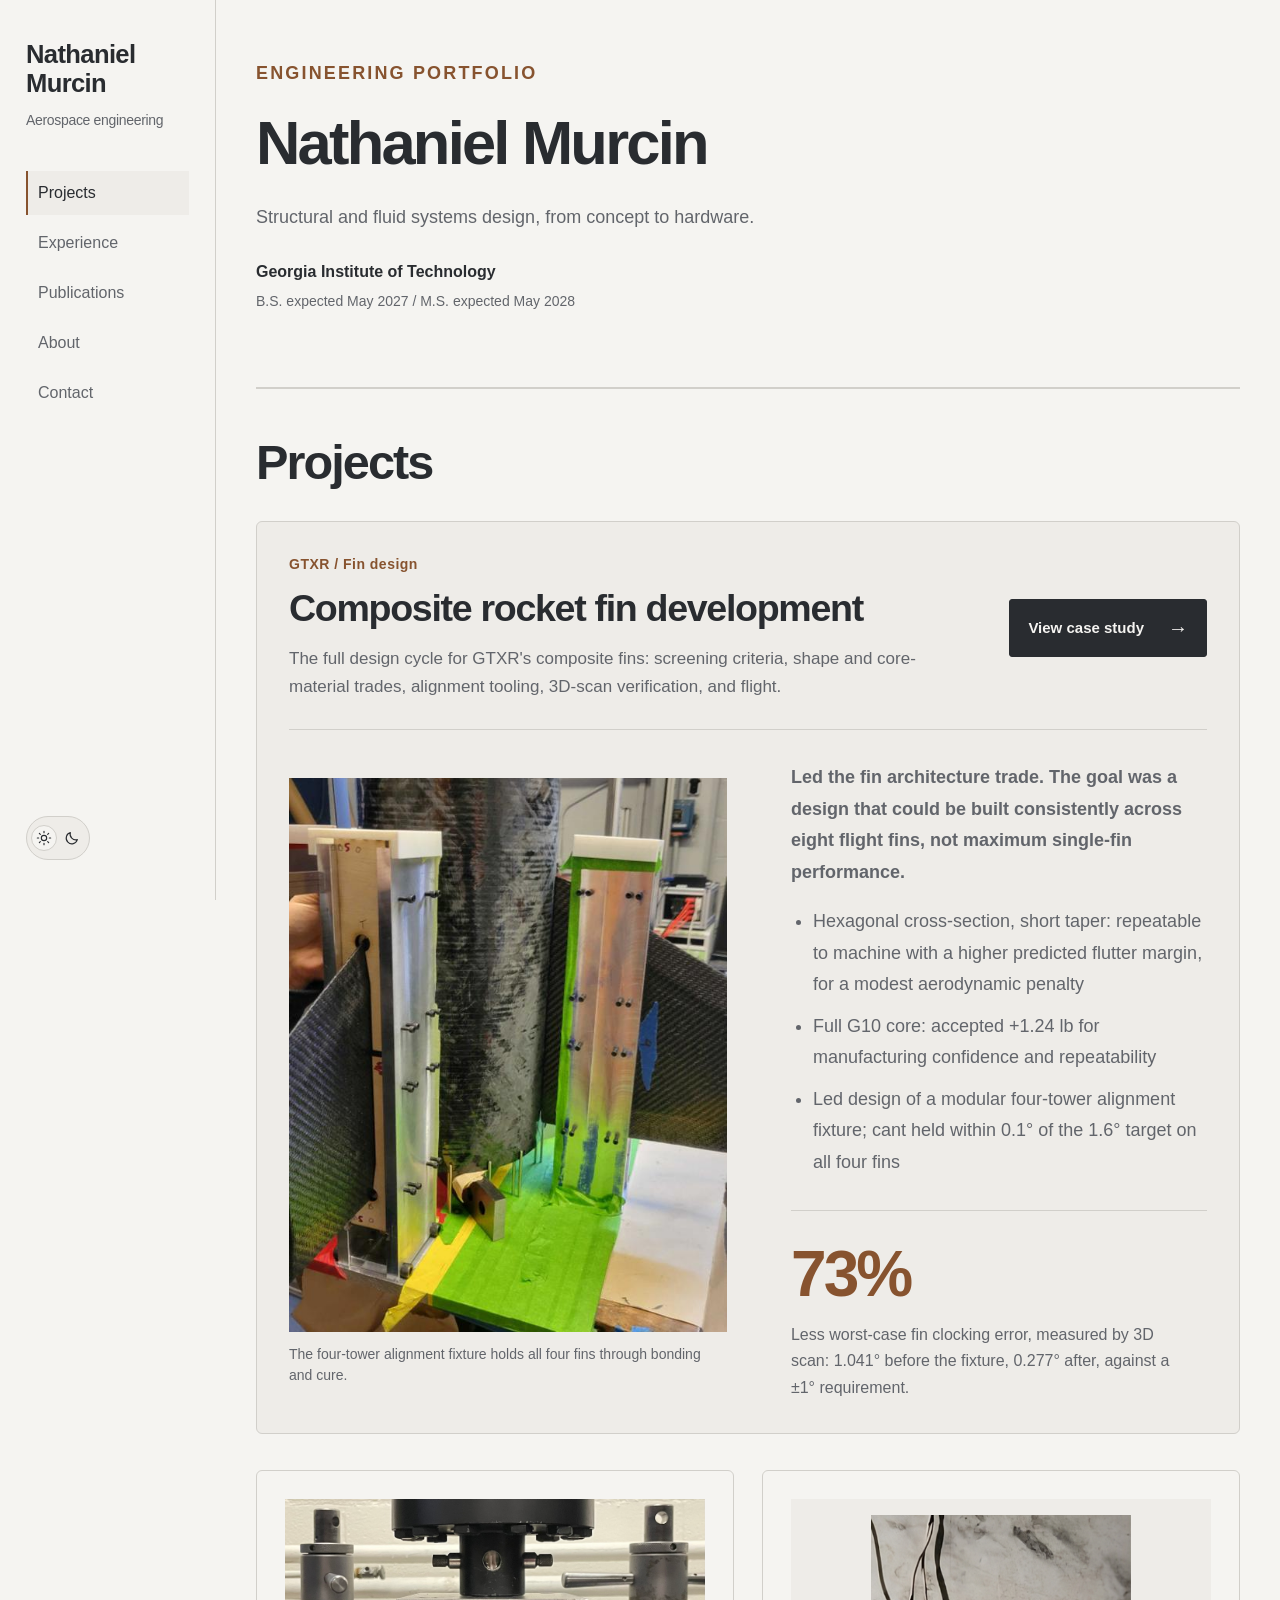
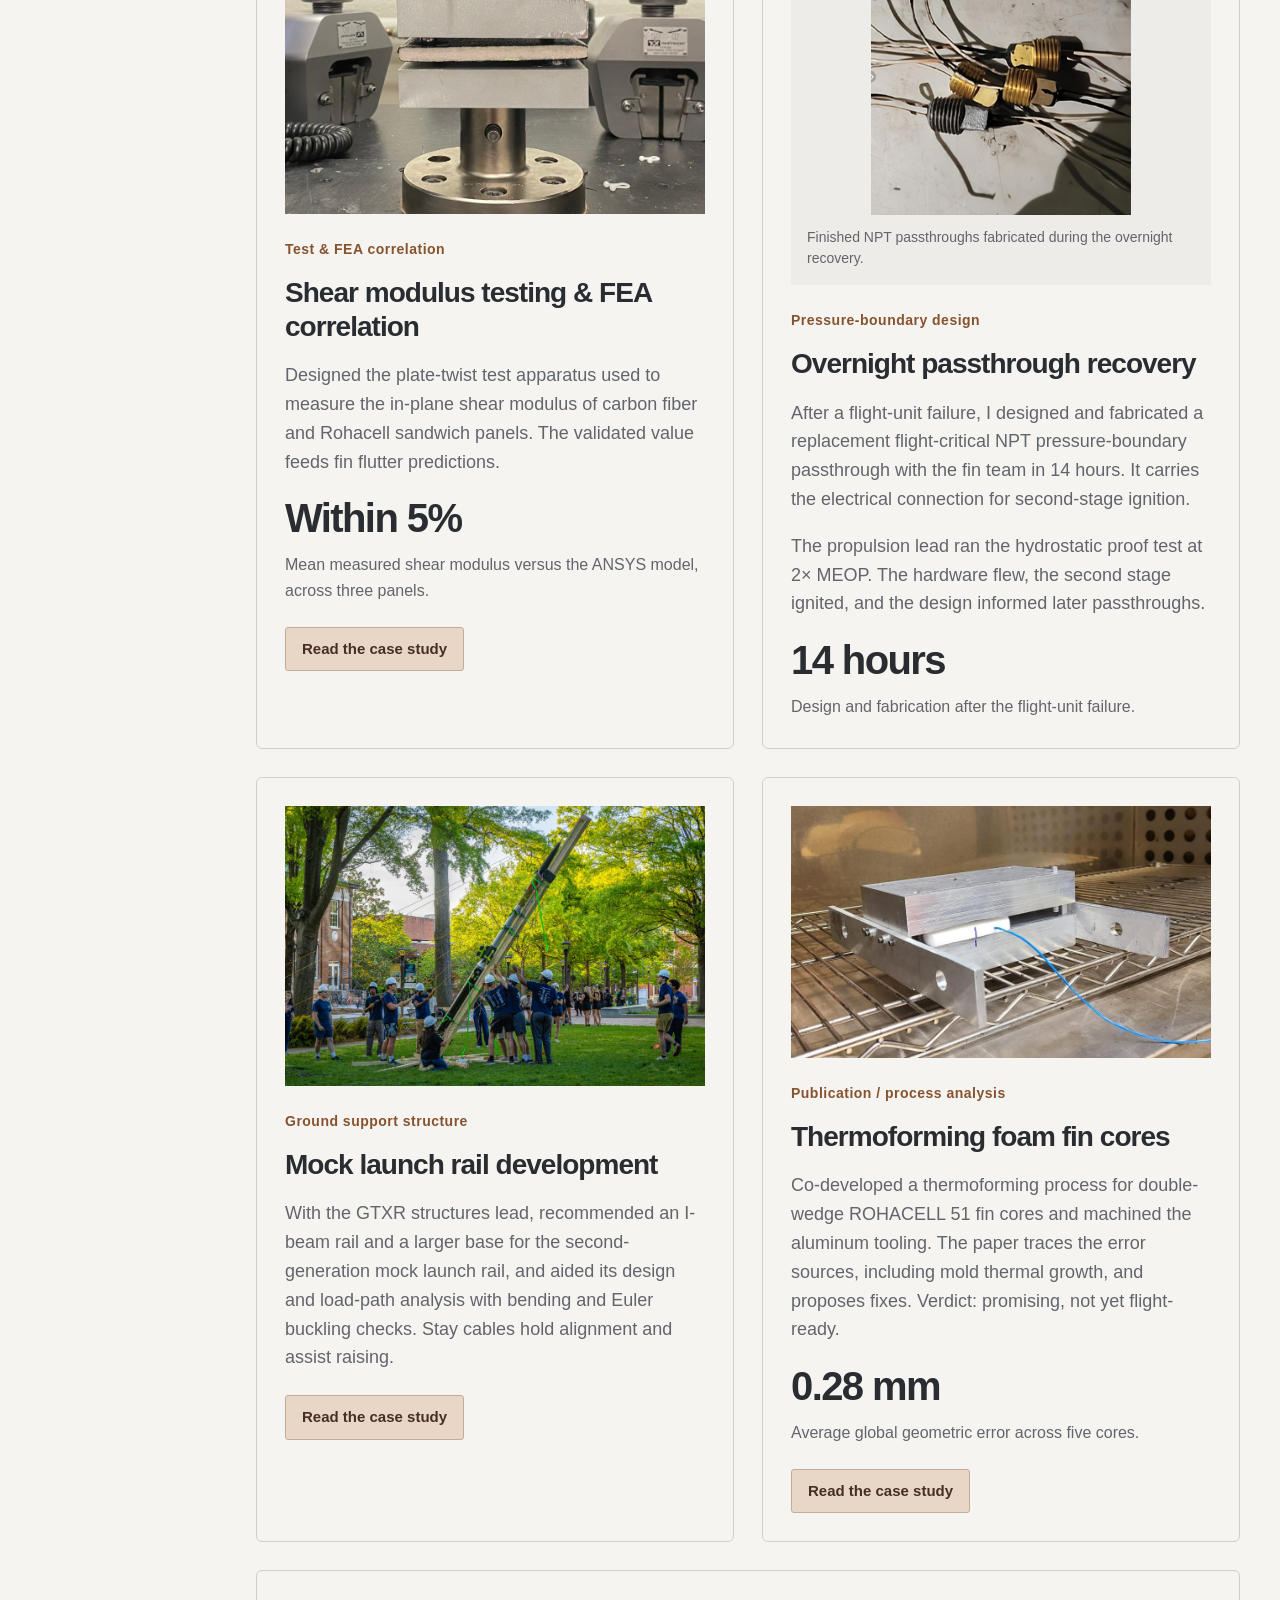
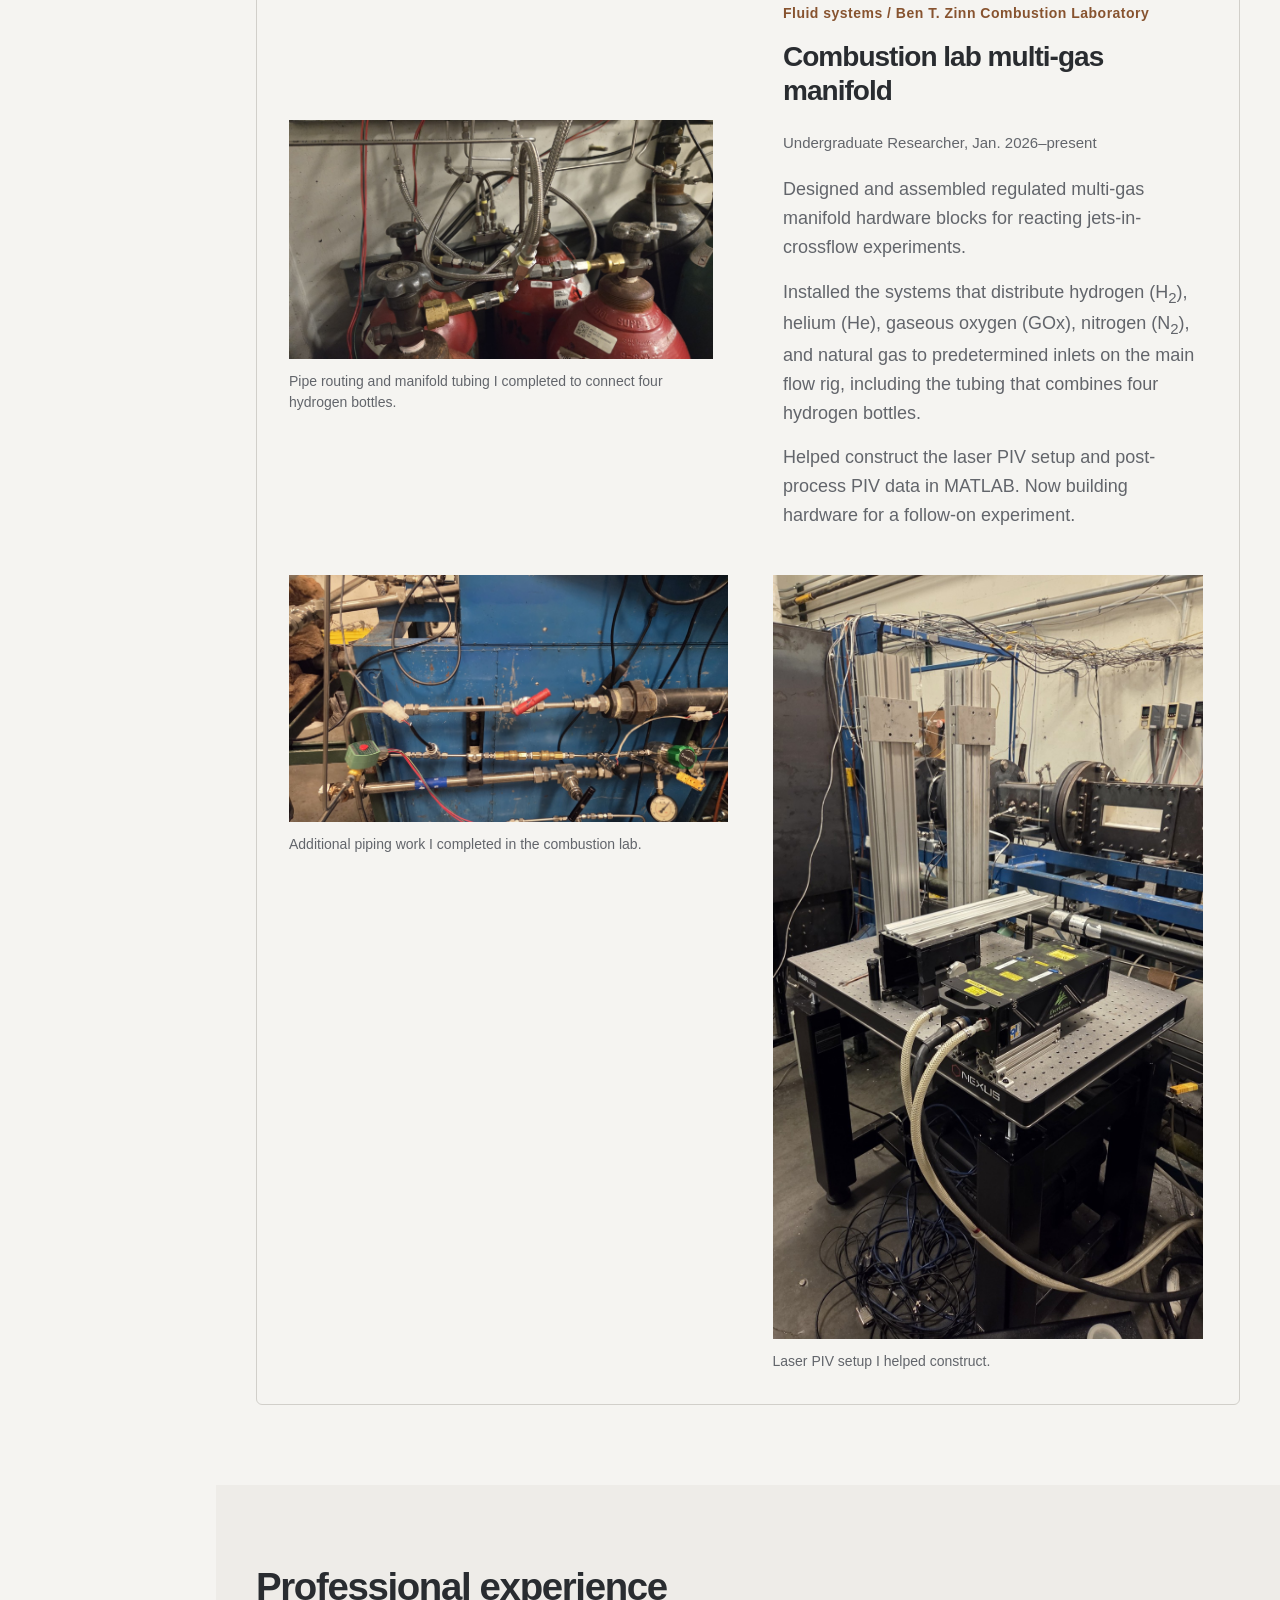
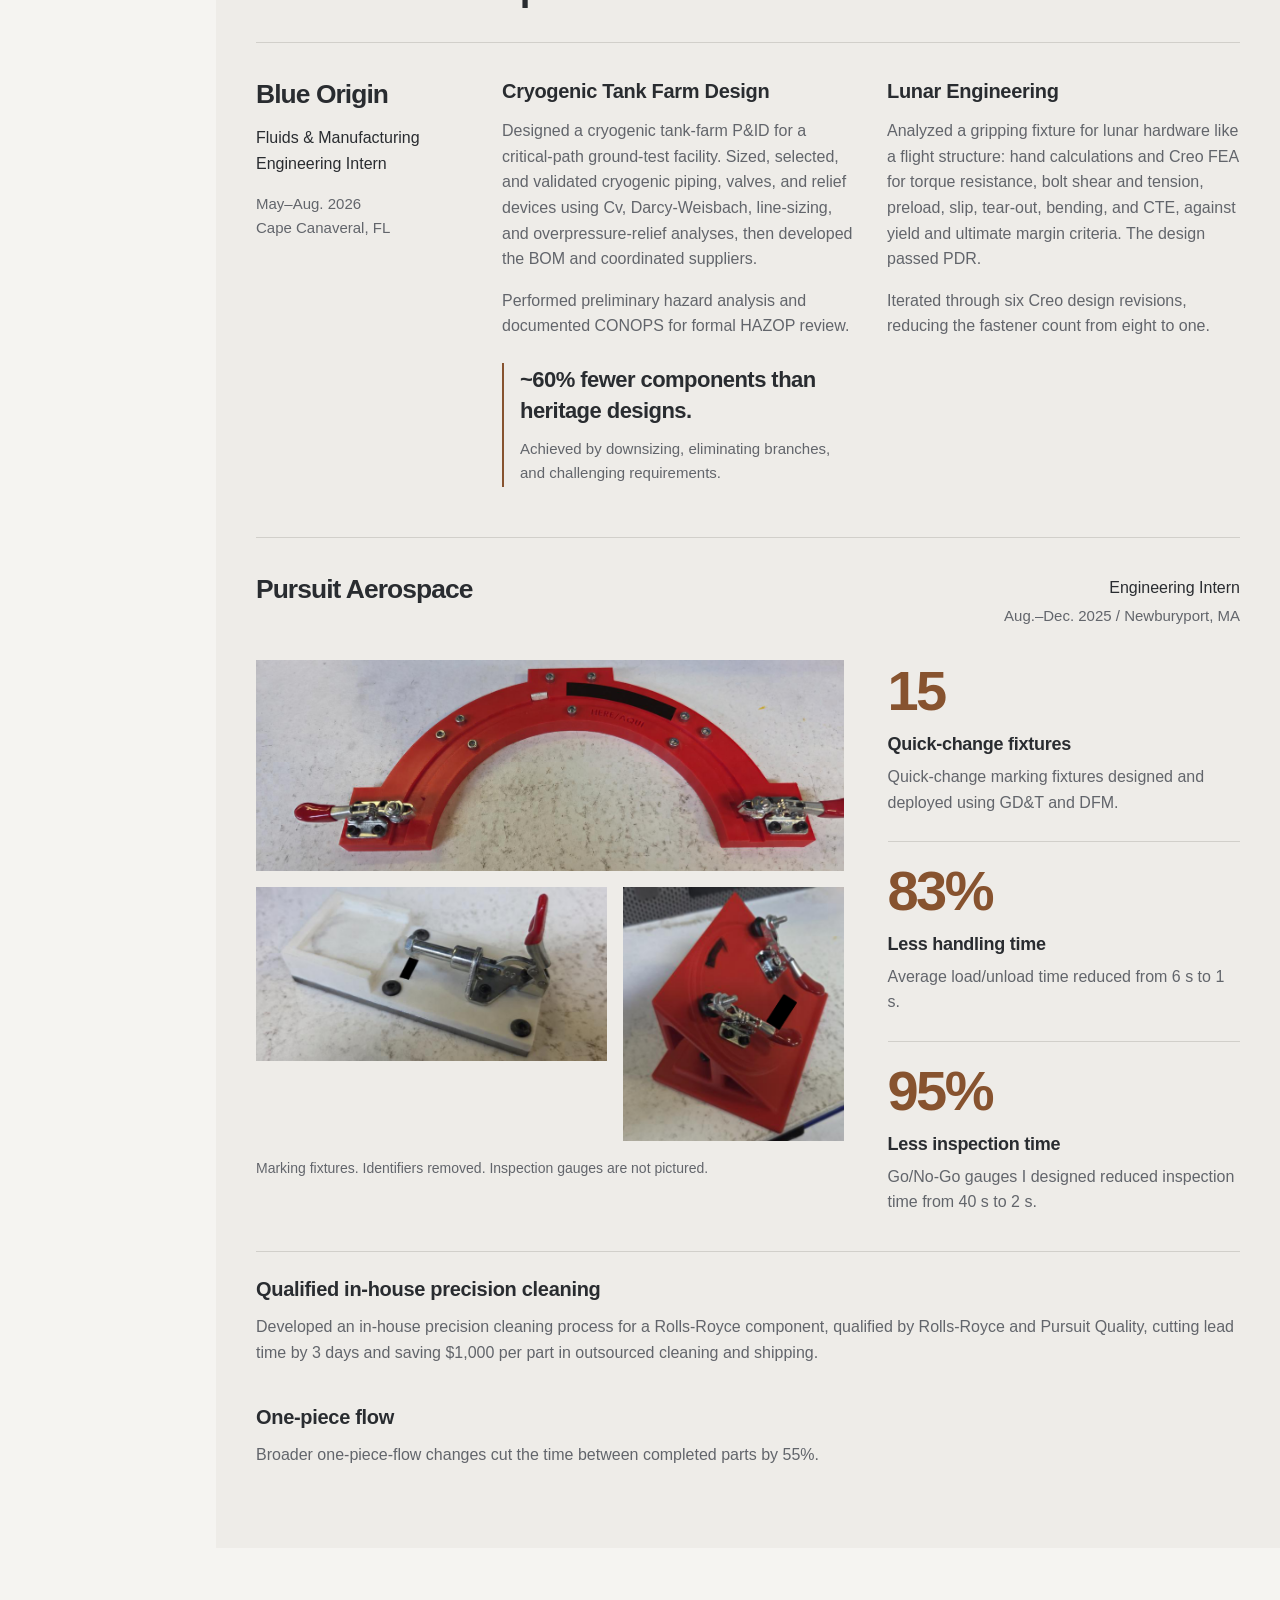
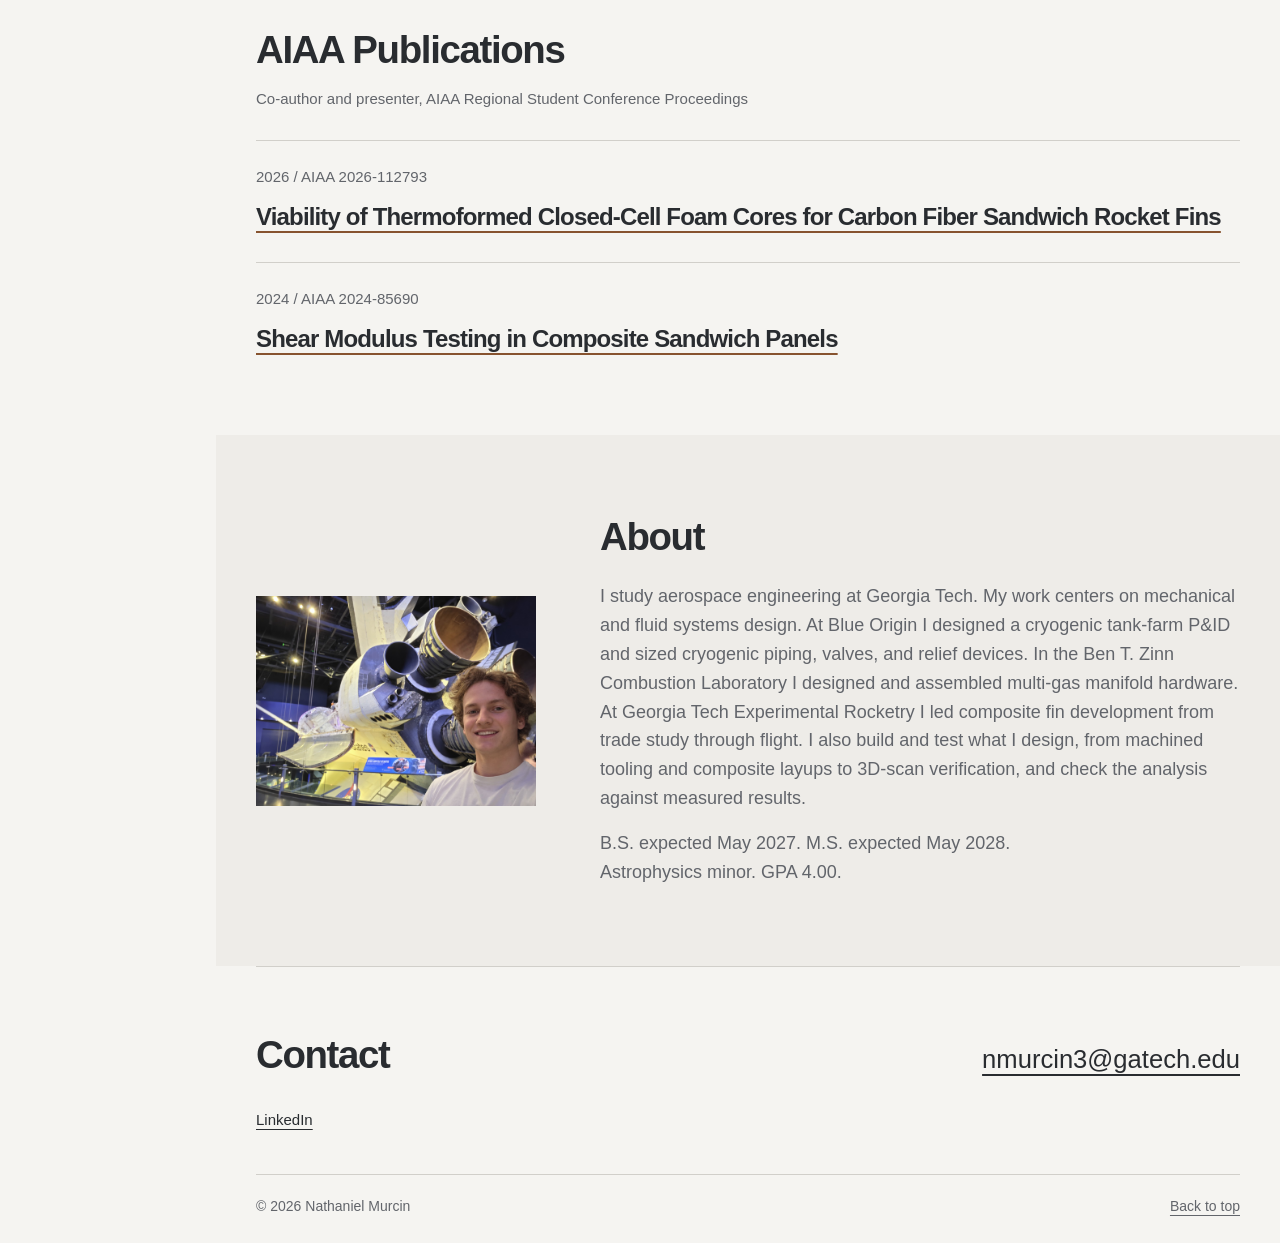
==== index.html @ e81e4ebf "Apply Nathaniel's checklist answers - New tagline and About wording - Hide resume and portfolio PDF " ====
<!doctype html>
<html lang="en" data-theme="light">
<head>
<meta charset="utf-8"><meta name="viewport" content="width=device-width, initial-scale=1">
<meta name="google-site-verification" content="puXqQdYOni_7Xcv1-quEOG1gan9JZYwJJ6wjmhf37nc">
<title>Aerospace Engineering | Nathaniel Murcin</title>
<!-- Tagline chosen by Nathaniel 2026-11-03. It appears in the three descriptions below and in .intro-summary. -->
<meta name="description" content="Aerospace engineering portfolio: structural and fluid systems design, from concept to hardware.">
<link rel="canonical" href="https://nmurcin.github.io/"><meta name="theme-color" content="#fafaf7">
<meta property="og:type" content="website"><meta property="og:title" content="Aerospace Engineering | Nathaniel Murcin"><meta property="og:description" content="Aerospace engineering portfolio: structural and fluid systems design, from concept to hardware."><meta property="og:url" content="https://nmurcin.github.io/"><meta property="og:site_name" content="Nathaniel Murcin">
<meta property="og:image" content="https://nmurcin.github.io/assets/profile/nathaniel-at-atlantis.jpg"><meta property="og:image:width" content="1382"><meta property="og:image:height" content="1036"><meta property="og:image:alt" content="Nathaniel Murcin at the Space Shuttle Atlantis exhibit">
<meta name="twitter:card" content="summary"><meta name="twitter:title" content="Aerospace Engineering | Nathaniel Murcin"><meta name="twitter:description" content="Aerospace engineering portfolio: structural and fluid systems design, from concept to hardware."><meta name="twitter:image" content="https://nmurcin.github.io/assets/profile/nathaniel-at-atlantis.jpg">
<link rel="icon" href="/assets/favicon.svg" type="image/svg+xml"><link rel="icon" href="/favicon.ico" sizes="any"><link rel="stylesheet" href="styles.css">
<script>try{document.documentElement.dataset.theme=localStorage.getItem('theme')||(matchMedia('(prefers-color-scheme: dark)').matches?'dark':'light')}catch(e){}document.documentElement.classList.add('js');</script>
<script type="application/ld+json">{"@context":"https://schema.org","@type":"ProfilePage","mainEntity":{"@type":"Person","name":"Nathaniel Murcin","url":"https://nmurcin.github.io/","email":"mailto:nmurcin3@gatech.edu","jobTitle":"Aerospace Engineering Student","affiliation":{"@type":"CollegeOrUniversity","name":"Georgia Institute of Technology"},"knowsAbout":["Fluid systems","Mechanical design","Structural analysis","Flight hardware","Experimental testing","Composites manufacturing"],"sameAs":["https://www.linkedin.com/in/nathaniel-murcin/","https://github.com/nmurcin"]}}</script>
</head><body data-base=""><a class="skip-link" href="#main">Skip to content</a><header class="site-header"><div class="wrap header-inner"><a class="brand" href="index.html#top"><span class="brand-name">Nathaniel Murcin</span><span class="brand-role">Aerospace engineering</span></a><nav id="navigation" aria-label="Main navigation"><a href="index.html#work">Projects</a><a href="index.html#experience">Experience</a><a href="index.html#publications">Publications</a><a href="index.html#about">About</a><a href="index.html#contact">Contact</a></nav><div class="nav-controls"><button id="menu-toggle" type="button" aria-controls="navigation" aria-expanded="false">Menu</button><button id="theme-toggle" class="theme-switch" type="button" role="switch" aria-checked="false" aria-label="Dark mode" title="Switch to dark mode"><span class="theme-thumb" aria-hidden="true"></span><svg class="theme-sun" viewBox="0 0 24 24" aria-hidden="true"><circle cx="12" cy="12" r="4"></circle><path d="M12 2v2m0 16v2M2 12h2m16 0h2M5 5l1.5 1.5m11 11L19 19M5 19l1.5-1.5m11-11L19 5"></path></svg><svg class="theme-moon" viewBox="0 0 24 24" aria-hidden="true"><path d="M20 14.5A8.5 8.5 0 0 1 9.5 4a8.5 8.5 0 1 0 10.5 10.5Z"></path></svg></button></div></div></header><main id="main">
<section class="intro calling-card wrap" id="top"><div class="calling-title"><p class="eyebrow">Engineering portfolio</p><h1>Nathaniel Murcin</h1></div><!-- GO-LIVE: document buttons hidden until the new resume and portfolio PDFs are in. Uncomment to restore.
<div class="document-actions" aria-label="PDF documents"><a class="document-button" href="resume.pdf" target="_blank" rel="noopener" aria-label="Open resume PDF in a new tab"><svg class="document-icon" viewBox="0 0 24 24" aria-hidden="true" focusable="false"><path d="M6 3h8l4 4v14H6Z"/><path d="M14 3v5h4M9 12h6M9 16h6"/></svg><span class="document-label">Resume <span class="document-format">PDF</span></span><span class="document-arrow" aria-hidden="true">&#8599;</span></a><a class="document-button" href="portfolio/Nathaniel_Murcin_Portfolio_Fluids.pdf" target="_blank" rel="noopener" aria-label="Open fluids portfolio PDF in a new tab"><svg class="document-icon" viewBox="0 0 24 24" aria-hidden="true" focusable="false"><path d="M6 3h8l4 4v14H6Z"/><path d="M14 3v5h4M9 12h6M9 16h6"/></svg><span class="document-label">Fluids portfolio <span class="document-format">PDF</span></span><span class="document-arrow" aria-hidden="true">&#8599;</span></a><a class="document-button" href="portfolio/Nathaniel_Murcin_Portfolio_Structures.pdf" target="_blank" rel="noopener" aria-label="Open structures and design portfolio PDF in a new tab"><svg class="document-icon" viewBox="0 0 24 24" aria-hidden="true" focusable="false"><path d="M6 3h8l4 4v14H6Z"/><path d="M14 3v5h4M9 12h6M9 16h6"/></svg><span class="document-label">Structures &amp; Design portfolio <span class="document-format">PDF</span></span><span class="document-arrow" aria-hidden="true">&#8599;</span></a></div>
--><p class="intro-summary">Structural and fluid systems design, from concept to hardware.</p><div class="calling-education"><p class="school">Georgia Institute of Technology</p><p>B.S. expected May 2027 / M.S. expected May 2028</p></div></section>

<section class="work-section wrap" id="work"><span id="gtxr" class="anchor"></span><div class="section-heading"><h2>Projects</h2></div>

<article class="featured-project" id="fin-development"><span id="alignment" class="anchor"></span><div class="featured-heading"><div class="featured-heading-copy"><p class="eyebrow">GTXR / Fin design</p><h3><a href="projects/fin-development/">Composite rocket fin development</a></h3><p class="project-purpose">The full design cycle for GTXR's composite fins: screening criteria, shape and core-material trades, alignment tooling, 3D-scan verification, and flight.</p></div><a class="case-entry" href="projects/fin-development/"><span>View case study</span><span aria-hidden="true">&#8594;</span></a></div><div class="featured-body"><div class="media-group"><figure class="feature-image"><a class="image-link" href="assets/projects/alignment-jig/on-airframe.jpg"><img src="assets/projects/alignment-jig/on-airframe.jpg" width="564" height="713" alt="Four-tower fin alignment fixture installed on a rocket airframe" loading="eager" decoding="async"></a><figcaption>The four-tower alignment fixture holds all four fins through bonding and cure.</figcaption></figure></div><div class="feature-copy"><p class="contribution-lead">Led the fin architecture trade. The goal was a design that could be built consistently across eight flight fins, not maximum single-fin performance.</p><ul class="contribution-list"><li>Hexagonal cross-section, short taper: repeatable to machine with a higher predicted flutter margin, for a modest aerodynamic penalty</li><li>Full G10 core: accepted +1.24 lb for manufacturing confidence and repeatability</li><li>Led design of a modular four-tower alignment fixture; cant held within 0.1&#176; of the 1.6&#176; target on all four fins</li></ul><div class="project-result"><strong>73%</strong><p>Less worst-case fin clocking error, measured by 3D scan: 1.041&#176; before the fixture, 0.277&#176; after, against a &#177;1&#176; requirement.</p></div></div></div></article>

<div class="project-pair project-grid">
<article id="shear"><a class="project-preview" href="projects/shear/"><img src="assets/projects/shear/plate-twist-test.jpg" width="2017" height="1513" alt="Carbon fiber sandwich panel loaded in the plate-twist rig" loading="lazy"></a><p class="eyebrow">Test &amp; FEA correlation</p><h3><a href="projects/shear/">Shear modulus testing &amp; FEA correlation</a></h3><p>Designed the plate-twist test apparatus used to measure the in-plane shear modulus of carbon fiber and Rohacell sandwich panels. The validated value feeds fin flutter predictions.</p><p class="inline-result"><strong>Within 5%</strong><span>Mean measured shear modulus versus the ANSYS model, across three panels.</span></p><a class="read-link" href="projects/shear/">Read the case study</a></article>
<article id="passthrough"><div class="media-group"><figure class="project-preview preview-small"><a class="image-link" href="assets/projects/passthrough/supplied-passthroughs.png"><img src="assets/projects/passthrough/supplied-passthroughs.png" width="393" height="455" alt="Completed threaded NPT electrical passthroughs with wire exits" loading="lazy" decoding="async"></a><figcaption>Finished NPT passthroughs fabricated during the overnight recovery.</figcaption></figure></div><p class="eyebrow">Pressure-boundary design</p><h3>Overnight passthrough recovery</h3><p>After a flight-unit failure, I designed and fabricated a replacement flight-critical NPT pressure-boundary passthrough with the fin team in 14 hours. It carries the electrical connection for second-stage ignition.</p><p>The propulsion lead ran the hydrostatic proof test at 2&#215; MEOP. The hardware flew, the second stage ignited, and the design informed later passthroughs.</p><p class="inline-result"><strong>14 hours</strong><span>Design and fabrication after the flight-unit failure.</span></p></article>
<article id="rail"><a class="project-preview" href="projects/launch-rail/"><img src="assets/projects/launch-rail/v2/raising-wide.jpg" width="2000" height="1334" alt="V2 mock rail being raised with the rocket and stay cables" loading="lazy"></a><p class="eyebrow">Ground support structure</p><h3><a href="projects/launch-rail/">Mock launch rail development</a></h3><p>With the GTXR structures lead, recommended an I-beam rail and a larger base for the second-generation mock launch rail, and aided its design and load-path analysis with bending and Euler buckling checks. Stay cables hold alignment and assist raising.</p><a class="read-link" href="projects/launch-rail/">Read the case study</a></article>
<article id="fins"><a class="project-preview" href="projects/fins/"><img src="assets/projects/fins/thermoforming/heated-mold.png" width="950" height="570" alt="Heated aluminum mold assembly for PMI foam cores" loading="lazy"></a><p class="eyebrow">Publication / process analysis</p><h3><a href="projects/fins/">Thermoforming foam fin cores</a></h3><p>Co-developed a thermoforming process for double-wedge ROHACELL 51 fin cores and machined the aluminum tooling. The paper traces the error sources, including mold thermal growth, and proposes fixes. Verdict: promising, not yet flight-ready.</p><p class="inline-result"><strong>0.28 mm</strong><span>Average global geometric error across five cores.</span></p><a class="read-link" href="projects/fins/">Read the case study</a></article>
</div>

<article class="project-wide" id="research"><span id="combustion" class="anchor"></span><div class="support-project"><div class="media-group"><figure><a class="image-link" href="assets/projects/combustion/hydrogen-manifold.jpg"><img src="assets/projects/combustion/hydrogen-manifold.jpg" width="1800" height="1013" alt="Tubing and manifold connections joining four hydrogen bottles in the combustion lab" loading="lazy" decoding="async"></a><figcaption>Pipe routing and manifold tubing I completed to connect four hydrogen bottles.</figcaption></figure></div><div><p class="eyebrow">Fluid systems / Ben T. Zinn Combustion Laboratory</p><h3>Combustion lab multi-gas manifold</h3><p class="metadata">Undergraduate Researcher, Jan. 2026&#8211;present</p><p>Designed and assembled regulated multi-gas manifold hardware blocks for reacting jets-in-crossflow experiments.</p><p>Installed the systems that distribute hydrogen (H<sub>2</sub>), helium (He), gaseous oxygen (GOx), nitrogen (N<sub>2</sub>), and natural gas to predetermined inlets on the main flow rig, including the tubing that combines four hydrogen bottles.</p><p>Helped construct the laser PIV setup and post-process PIV data in MATLAB. Now building hardware for a follow-on experiment.</p></div></div><!-- TODO(Q6) P&ID SLOT: hidden until Nathaniel has drawn the manifold P&ID and the lab PI has approved publishing it. To show it, save the drawing as assets/projects/combustion/manifold-pid.svg (or .png), set the real width and height, and uncomment the block below. Spec: COMBUSTION_PID_OUTLINE.txt, next to BRIEF.md.
<div class="media-group wide-evidence combustion-pid"><figure><a class="image-link" href="assets/projects/combustion/manifold-pid.svg"><img src="assets/projects/combustion/manifold-pid.svg" width="1600" height="900" alt="Simplified P&amp;ID of the combustion lab multi-gas manifold" loading="lazy" decoding="async"></a><figcaption>Simplified P&amp;ID of the multi-gas manifold, redrawn for this site.</figcaption></figure></div>
--><div class="media-group evidence-pair combustion-support"><figure><a class="image-link" href="assets/projects/combustion/piping.jpg"><img src="assets/projects/combustion/piping.jpg" width="1800" height="1013" alt="Combustion-lab piping with valves, fittings, and instrumentation" loading="lazy" decoding="async"></a><figcaption>Additional piping work I completed in the combustion lab.</figcaption></figure><figure class="piv-photo"><a class="image-link" href="assets/projects/combustion/piv-setup.jpg"><img src="assets/projects/combustion/piv-setup.jpg" width="1013" height="1800" alt="Laser PIV hardware and optical table in the combustion lab" loading="lazy" decoding="async"></a><figcaption>Laser PIV setup I helped construct.</figcaption></figure></div></article>
</section>

<section class="experience-section" id="experience"><div class="wrap section"><div class="section-heading"><h2>Professional experience</h2></div><article class="experience" id="blue-origin"><div class="experience-label"><h3>Blue Origin</h3><p>Fluids &amp; Manufacturing Engineering Intern</p><p class="metadata">May&#8211;Aug. 2026<br>Cape Canaveral, FL</p></div><div class="experience-content"><div><h4>Cryogenic Tank Farm Design</h4><p>Designed a cryogenic tank-farm P&amp;ID for a critical-path ground-test facility. Sized, selected, and validated cryogenic piping, valves, and relief devices using Cv, Darcy-Weisbach, line-sizing, and overpressure-relief analyses, then developed the BOM and coordinated suppliers.</p><p>Performed preliminary hazard analysis and documented CONOPS for formal HAZOP review.</p><div class="blue-impact"><strong>~60% fewer components than heritage designs.</strong><p>Achieved by downsizing, eliminating branches, and challenging requirements.</p></div></div><div><h4>Lunar Engineering</h4><p>Analyzed a gripping fixture for lunar hardware like a flight structure: hand calculations and Creo FEA for torque resistance, bolt shear and tension, preload, slip, tear-out, bending, and CTE, against yield and ultimate margin criteria. The design passed PDR.</p><p>Iterated through six Creo design revisions, reducing the fastener count from eight to one.</p></div></div></article>
<article class="experience pursuit" id="pursuit"><div class="experience-label pursuit-header"><h3>Pursuit Aerospace</h3><p>Engineering Intern</p><p class="metadata">Aug.&#8211;Dec. 2025 / Newburyport, MA</p></div><div class="pursuit-layout"><div class="media-group pursuit-collage"><figure class="pursuit-wide"><a class="image-link" href="assets/projects/pursuit/portfolio-20261008/fixture-1.png"><img src="assets/projects/pursuit/portfolio-20261008/fixture-1.png" width="1325" height="475" alt="Curved quick-change marking fixture with toggle clamps; identifier removed" loading="lazy"></a></figure><figure><a class="image-link" href="assets/projects/pursuit/portfolio-20261008/fixture-2.png"><img src="assets/projects/pursuit/portfolio-20261008/fixture-2.png" width="827" height="410" alt="White quick-change marking fixture with locating pocket and toggle clamp; identifier removed" loading="lazy"></a></figure><figure><a class="image-link" href="assets/projects/pursuit/portfolio-20261008/fixture-3.png"><img src="assets/projects/pursuit/portfolio-20261008/fixture-3.png" width="467" height="539" alt="Red marking fixture with multiple toggle clamps; identifier removed" loading="lazy"></a></figure><p class="pursuit-caption">Marking fixtures. Identifiers removed. Inspection gauges are not pictured.</p></div><div class="pursuit-metrics"><div><strong>15</strong><h4>Quick-change fixtures</h4><p>Quick-change marking fixtures designed and deployed using GD&amp;T and DFM.</p></div><div><strong>83%</strong><h4>Less handling time</h4><p>Average load/unload time reduced from 6 s to 1 s.</p></div><div><strong>95%</strong><h4>Less inspection time</h4><p>Go/No-Go gauges I designed reduced inspection time from 40 s to 2 s.</p></div></div></div><div class="pursuit-additional"><div><h4>Qualified in-house precision cleaning</h4><p>Developed an in-house precision cleaning process for a Rolls-Royce component, qualified by Rolls-Royce and Pursuit Quality, cutting lead time by 3 days and saving $1,000 per part in outsourced cleaning and shipping.</p></div><div><h4>One-piece flow</h4><p>Broader one-piece-flow changes cut the time between completed parts by 55%.</p></div></div></article></div></section>

<section class="wrap section publications" id="publications"><h2>AIAA Publications</h2><p class="metadata">Co-author and presenter, AIAA Regional Student Conference Proceedings</p><div><p>2026 / AIAA 2026-112793</p><h3><a href="https://region2.aiaastudentconference.org/collection/2026/manuscripts/112793.pdf">Viability of Thermoformed Closed-Cell Foam Cores for Carbon Fiber Sandwich Rocket Fins</a></h3></div><div><p>2024 / AIAA 2024-85690</p><h3><a href="https://arc.aiaa.org/doi/10.2514/6.2024-85690">Shear Modulus Testing in Composite Sandwich Panels</a></h3></div></section>

<section class="about-section" id="about"><span class="anchor" id="profile"></span><div class="wrap section about-grid"><figure><img src="assets/profile/nathaniel-at-atlantis.jpg" width="1382" height="1036" alt="Nathaniel Murcin visiting the Space Shuttle Atlantis exhibit" loading="lazy"></figure><div><h2>About</h2><p>I study aerospace engineering at Georgia Tech. My work centers on mechanical and fluid systems design. At Blue Origin I designed a cryogenic tank-farm P&amp;ID and sized cryogenic piping, valves, and relief devices. In the Ben T. Zinn Combustion Laboratory I designed and assembled multi-gas manifold hardware. At Georgia Tech Experimental Rocketry I led composite fin development from trade study through flight. I also build and test what I design, from machined tooling and composite layups to 3D-scan verification, and check the analysis against measured results.</p><p>B.S. expected May 2027. M.S. expected May 2028.<br>Astrophysics minor. GPA 4.00.</p></div></div></section></main>
<footer class="site-footer wrap" id="contact"><div><h2>Contact</h2><a class="email" href="mailto:nmurcin3@gatech.edu">nmurcin3@gatech.edu</a></div><div class="footer-links"><a href="https://www.linkedin.com/in/nathaniel-murcin/">LinkedIn</a><!-- GO-LIVE: PDF links hidden until the new resume and portfolios are in. <a href="resume.pdf" target="_blank" rel="noopener">Resume PDF</a><a href="portfolio/Nathaniel_Murcin_Portfolio_Fluids.pdf" target="_blank" rel="noopener">Fluids portfolio PDF</a><a href="portfolio/Nathaniel_Murcin_Portfolio_Structures.pdf" target="_blank" rel="noopener">Structures &amp; Design portfolio PDF</a> --></div><div class="footer-bottom"><p>&copy; <span id="year">2026</span> Nathaniel Murcin</p><a href="#top">Back to top</a></div></footer><dialog id="lightbox" aria-labelledby="lightbox-caption"><div class="lightbox-top"><span id="lightbox-count"></span><button id="lightbox-close" type="button">Close</button></div><img id="lightbox-image" alt=""><div class="lightbox-bottom"><button id="lightbox-prev" type="button">Previous</button><p id="lightbox-caption"></p><button id="lightbox-next" type="button">Next</button></div></dialog><script src="assets/project-media.js"></script><script src="script.js"></script></body></html>
---- styles.css ----
:root{--paper:#fafaf7;--surface:#f0f0ec;--ink:#262b2d;--muted:#5f676a;--accent:#766439;--line:#d4d7d3;--max:1200px;color-scheme:light;font-family:Arial,Helvetica,sans-serif;font-synthesis:none}
:root[data-theme=dark]{--paper:#1a1e20;--surface:#23282a;--ink:#f2f3ef;--muted:#b8c0c1;--accent:#caba86;--line:#444b4e;color-scheme:dark}
*{box-sizing:border-box}html{scroll-padding-top:100px}body{margin:0;background:var(--paper);color:var(--ink);font-size:1.125rem;line-height:1.6}a{color:inherit;text-underline-offset:.25em}button{font:inherit;color:inherit;background:transparent;border:1px solid var(--line);padding:8px 14px;min-height:44px;cursor:pointer}a:focus-visible,button:focus-visible,[tabindex]:focus-visible{outline:3px solid var(--accent);outline-offset:5px}img{display:block;max-width:100%;height:auto}figure,p,h1,h2,h3,h4{margin:0}p+p{margin-top:16px}h1,h2,h3,h4{line-height:1.12;font-weight:600;letter-spacing:-.035em}h1{font-size:clamp(2.75rem,5.4vw,5rem)}h2{font-size:clamp(2rem,3vw,2.7rem)}h3{font-size:clamp(1.6rem,2.5vw,2.25rem)}h4{font-size:1.25rem;letter-spacing:-.015em}::selection{background:#d7c89d;color:#242a2c}.wrap{width:min(var(--max),calc(100% - 96px));margin-inline:auto}.eyebrow{font-size:.875rem;color:var(--accent);line-height:1.5;margin-bottom:16px;font-weight:600}.metadata{font-size:.9375rem;color:var(--muted)}.anchor{display:block;scroll-margin-top:100px}.skip-link{position:fixed;top:-100px;left:16px;padding:12px 18px;background:var(--ink);color:var(--paper);z-index:30}.skip-link:focus{top:10px}[hidden]{display:none!important}
.site-header{position:sticky;top:0;z-index:10;background:var(--paper);border-bottom:1px solid var(--line)}.header-inner{display:flex;align-items:center;gap:28px;min-height:76px}.brand{font-size:1rem;font-weight:700;text-decoration:none;white-space:nowrap;letter-spacing:-.02em}.site-header nav{display:flex;align-items:center;gap:25px;margin-left:auto}.site-header nav a{font-size:.9375rem;text-decoration:none;display:inline-flex;align-items:center;min-height:44px}.site-header nav a:hover{text-decoration:underline}.nav-controls{display:flex;order:3;gap:6px}.nav-controls button{font-size:.875rem;border:0}#menu-toggle{display:none}
.intro{display:grid;grid-template-columns:minmax(0,1fr) 270px;gap:80px;padding-block:54px 52px;align-items:center}.intro .eyebrow{margin-bottom:12px}.intro-summary{max-width:630px;color:var(--muted);margin-top:20px;font-size:1.125rem}.intro-links{display:flex;gap:24px;flex-wrap:wrap;margin-top:25px;font-size:1rem}.intro-links a{padding-block:6px}.primary-link{font-weight:700;text-decoration-color:var(--accent)}.intro-education{font-size:.9375rem;line-height:1.55}.intro-education>p:first-child{font-weight:700}.intro-education span{color:var(--muted)}.intro-education p+p{margin-top:15px}
.section{padding-block:80px}.work-section{padding-bottom:80px}.section-heading{display:flex;justify-content:space-between;align-items:baseline;gap:30px;margin-bottom:34px}.section-heading>p{font-size:.9375rem;color:var(--muted);text-align:right}.featured-project{display:grid;grid-template-columns:minmax(0,1.12fr) minmax(0,.88fr);gap:76px;align-items:center;padding:18px 0 56px}.image-link{display:block;min-width:0}.image-link img{width:100%;height:auto;object-fit:contain}.feature-image .image-link{background:var(--surface);height:490px;display:flex;justify-content:center;align-items:center}.feature-image img{width:auto;max-width:100%;height:100%;object-fit:contain}.feature-copy>p:not(.eyebrow){margin-top:22px;color:var(--muted)}h3 a{text-decoration:none}h3 a:hover{text-decoration:underline}.project-result{margin-top:30px;border-top:1px solid var(--line);padding-top:23px}.project-result strong{font-size:3.75rem;letter-spacing:-.045em;font-weight:600;line-height:1.1}.project-result p{font-size:1rem;color:var(--muted);max-width:400px;margin-top:12px}.read-link{display:inline-block;margin-top:23px;font-size:1rem;font-weight:600}.project-pair{display:grid;grid-template-columns:1fr 1fr;gap:54px;border-top:1px solid var(--line);padding-top:46px}.project-preview{display:block;height:340px;background:var(--surface);margin-bottom:25px}.project-preview img{width:100%;height:100%;object-fit:contain}.project-pair article>p:not(.eyebrow){margin-top:18px;color:var(--muted)}.project-pair h3{font-size:1.8rem;max-width:520px}.inline-result{font-size:1rem}.inline-result strong{color:var(--ink)}figcaption{font-size:.875rem;line-height:1.5;color:var(--muted);margin-top:12px}
.experience-section{background:var(--surface)}.experience{display:grid;grid-template-columns:265px minmax(0,1fr);gap:66px;border-top:1px solid var(--line);padding-top:37px}.experience+.experience{margin-top:50px}.experience-label h3{font-size:1.65rem;margin-bottom:16px}.experience-label>p{font-size:1rem}.experience-label .metadata{margin-top:15px;font-size:.9375rem}.experience-content{display:grid;grid-template-columns:1fr 1fr;gap:44px}.experience-content h4,.pursuit-results h4{margin-bottom:16px}.experience-content p,.pursuit-results p{font-size:1rem;color:var(--muted)}.experience-result{border-top:1px solid var(--line);padding-top:16px;margin-top:23px!important}.experience-result strong{color:var(--ink)}.pursuit{grid-template-columns:430px minmax(0,1fr)}.pursuit-results{display:grid;gap:27px}.photo-placeholder{background:var(--surface);border:1px solid var(--line);padding:26px;min-height:280px;display:flex;flex-direction:column;justify-content:center;gap:15px}.photo-placeholder p{margin:0;font-size:.9375rem;line-height:1.5;color:var(--muted)}.photo-placeholder .photo-label{font-size:.875rem;font-weight:600;color:var(--muted)}.photo-placeholder .photo-title{font-size:1.5rem;line-height:1.25;font-weight:600;color:var(--ink)}.pursuit .photo-placeholder{margin-top:28px;min-height:270px;background:var(--paper)}
.support-project{display:grid;grid-template-columns:minmax(0,1fr) minmax(0,1fr);gap:70px;align-items:center}.support-project+.support-project{margin-top:64px;padding-top:60px;border-top:1px solid var(--line)}.support-project h3,.support-project h2{margin-bottom:24px}.support-project>div>p:not(.eyebrow){color:var(--muted)}.rail-image .image-link{height:420px;background:var(--surface)}.rail-image img{height:100%;width:100%;object-fit:contain}.compact-evidence{margin-top:28px;max-width:320px}.compact-evidence .image-link{height:210px}.compact-evidence img{height:100%;object-fit:contain}.research-section{background:var(--surface)}.research-section .photo-placeholder{background:var(--paper)}.research-section .metadata{margin-bottom:20px}.publications{max-width:1000px}.publications>.metadata{margin-top:16px}.publications>div{border-top:1px solid var(--line);padding-top:24px;margin-top:29px}.publications>div>p{font-size:.9375rem;color:var(--muted);margin-bottom:12px}.publications h3{font-size:1.5rem;line-height:1.35}.publications h3 a{text-decoration:underline}.about-section{background:var(--surface)}.about-grid{display:grid;grid-template-columns:200px minmax(0,690px);gap:64px;align-items:center;justify-content:center}.about-grid img{width:200px;height:230px;object-fit:cover}.about-grid h2{margin-bottom:24px}.about-grid p{color:var(--muted)}
.site-footer{padding-block:66px 25px}.site-footer>div:first-child{display:flex;justify-content:space-between;align-items:baseline;gap:24px}.email{font-size:clamp(1.25rem,2vw,1.7rem)}.footer-links{display:flex;flex-wrap:wrap;gap:14px 28px;margin-top:28px;font-size:.9375rem}.footer-bottom{border-top:1px solid var(--line);margin-top:42px;padding-top:20px;display:flex;justify-content:space-between;gap:20px;font-size:.875rem;color:var(--muted)}
.case-intro{padding:48px 0 42px;max-width:980px}.back-link{display:inline-block;font-size:.9375rem;margin-bottom:32px}.case-intro .eyebrow{margin-bottom:13px}.case-intro h1{font-size:clamp(2.5rem,4.8vw,4.5rem);max-width:1000px}.case-lead{font-size:1.3rem;color:var(--muted);max-width:810px;margin-top:25px}.case-intro .metadata{margin-top:23px}.case-opening{display:grid;grid-template-columns:minmax(0,1.1fr) minmax(0,.9fr);gap:76px;align-items:center}.case-portrait .image-link{height:570px;background:var(--surface)}.case-portrait img{height:100%;object-fit:contain}.case-objective h2{font-size:1.75rem;margin-bottom:25px}.case-objective p{color:var(--muted)}.case-copy{max-width:750px;margin:64px auto 40px}.case-copy h2{font-size:1.9rem;margin-bottom:24px}.case-copy>p{color:var(--muted)}.case-copy .case-metric{font-size:3.5rem;color:var(--ink);line-height:1.15;font-weight:600;letter-spacing:-.04em}.evidence-pair{display:grid;grid-template-columns:1fr 1fr;gap:40px;align-items:start}.evidence-pair .image-link{height:420px;background:var(--surface)}.evidence-pair img{height:100%;object-fit:contain}.evidence-pair .tall-evidence .image-link{height:570px}.wide-evidence{max-width:1050px;margin-inline:auto}.wide-evidence .image-link{background:var(--surface)}.wide-evidence img{max-height:650px;object-fit:contain}.fin-context{max-width:750px;margin-inline:auto}.fin-context .case-portrait .image-link{height:540px}.test-design{margin-block:45px}.test-design .image-link{background:var(--surface)}.paper{border-top:1px solid var(--line);padding-top:30px}.paper a{color:var(--ink)}.case-return{padding-block:40px 60px;border-bottom:1px solid var(--line)}
#lightbox{width:min(1200px,calc(100vw - 40px));max-width:calc(100vw - 40px);max-height:calc(100vh - 40px);padding:20px;border:1px solid var(--line);background:var(--paper);color:var(--ink)}#lightbox::backdrop{background:rgba(0,0,0,.8)}.lightbox-top{display:flex;align-items:center;justify-content:space-between;gap:20px;font-size:.875rem;margin-bottom:16px}#lightbox-image{width:100%;height:calc(100vh - 230px);object-fit:contain}.lightbox-bottom{display:flex;align-items:center;justify-content:space-between;gap:20px;margin-top:16px}.lightbox-bottom p{font-size:.875rem;max-width:740px}.lightbox-bottom button{font-size:.9375rem;flex-shrink:0}
@media(min-width:1600px){.intro{padding-block:70px 60px}.feature-image .image-link{height:520px}}
@media(max-width:1000px){.wrap{width:calc(100% - 64px)}.header-inner{gap:18px}.site-header nav{gap:17px}.intro{gap:40px;grid-template-columns:1fr 240px}.featured-project,.case-opening{gap:40px}.experience{gap:40px;grid-template-columns:210px 1fr}.experience-content{grid-template-columns:1fr;gap:35px}.pursuit{grid-template-columns:350px 1fr}.support-project{gap:40px}.project-pair{gap:35px}.project-preview{height:285px}}
@media(max-width:720px){.wrap{width:calc(100% - 40px)}body{font-size:1rem}.header-inner{flex-wrap:wrap;min-height:68px;gap:0;justify-content:space-between;padding-block:9px}.brand{font-size:.9375rem}.nav-controls{order:0}.js #menu-toggle{display:inline-block}.site-header nav{flex-basis:100%;margin-left:0;justify-content:space-between;gap:8px;flex-wrap:wrap;border-top:1px solid var(--line);margin-top:8px;padding-top:5px}.js .site-header nav{display:none}.js .site-header.menu-open nav{display:flex}.site-header nav a{font-size:.875rem}.intro{grid-template-columns:1fr;gap:30px;padding-block:38px 35px}.intro h1{font-size:clamp(2.6rem,11vw,4.2rem)}.intro-summary{font-size:1.0625rem}.intro-education{display:grid;grid-template-columns:1fr 1fr;gap:10px 20px;font-size:.875rem}.intro-education>p:first-child{grid-column:1/-1}.intro-education p+p{margin:0}.intro-links{gap:20px;font-size:.9375rem}.section{padding-block:54px}.section-heading{display:block;margin-bottom:24px}.section-heading>p{margin-top:16px;text-align:left;font-size:.875rem}.featured-project{grid-template-columns:1fr;gap:28px;padding-top:0;padding-bottom:40px}.feature-image .image-link{height:440px}.feature-copy h3{font-size:1.875rem}.feature-copy .eyebrow{margin-bottom:12px}.project-result strong{font-size:3rem}.project-pair{grid-template-columns:1fr;gap:42px;padding-top:35px}.project-preview{height:auto;max-height:none;background:transparent}.project-preview img{width:100%;height:auto;max-height:420px;object-fit:contain}.project-pair article+article{border-top:1px solid var(--line);padding-top:38px}.work-section{padding-bottom:54px}.experience,.pursuit{grid-template-columns:1fr;gap:25px}.experience-content{gap:32px}.experience-label h3{font-size:1.65rem}.pursuit .photo-placeholder{max-width:500px}.support-project{grid-template-columns:1fr;gap:27px}.support-project+.support-project{margin-top:42px;padding-top:42px}.rail-image .image-link{height:440px}.research-section .support-project>div:first-child{order:2}.photo-placeholder{min-height:240px;padding:24px}.about-grid{grid-template-columns:120px minmax(0,1fr);gap:25px;align-items:start}.about-grid img{height:160px;width:120px}.about-grid h2{font-size:1.8rem}.about-grid p{font-size:1rem}.site-footer{padding-block:45px 25px}.site-footer>div:first-child{display:block}.email{display:inline-block;margin-top:18px}.footer-links{gap:14px 22px}.footer-bottom{font-size:.875rem;flex-wrap:wrap}.case-intro{padding-block:32px}.case-intro h1{font-size:clamp(2.3rem,9vw,3.5rem)}.case-lead{font-size:1.125rem}.case-opening{grid-template-columns:1fr;gap:28px}.case-portrait .image-link{height:470px}.case-objective h2{font-size:1.65rem}.case-copy{margin:45px auto 30px}.case-copy h2{font-size:1.75rem}.evidence-pair{grid-template-columns:1fr;gap:30px}.evidence-pair .image-link{height:auto;min-height:0}.evidence-pair img{height:auto;max-height:510px;object-fit:contain}.evidence-pair .tall-evidence .image-link{height:470px}.wide-evidence img{max-height:510px}.fin-context .case-portrait .image-link{height:470px}.case-return{padding-block:30px 40px}.lightbox-bottom{flex-wrap:wrap;gap:10px}.lightbox-bottom p{order:3;flex-basis:100%}#lightbox{padding:12px;width:calc(100vw - 20px);max-width:calc(100vw - 20px)}#lightbox-image{height:calc(100vh - 270px)}}
@media(max-width:380px){.wrap{width:calc(100% - 32px)}.intro-education{grid-template-columns:1fr}.intro-education>p:first-child{grid-column:auto}.about-grid{grid-template-columns:1fr}.about-grid img{width:150px;height:180px}.feature-image .image-link,.rail-image .image-link{height:390px}.footer-bottom{display:block}.footer-bottom>a{display:inline-block;margin-top:15px}}
@media(prefers-reduced-motion:reduce){*,*::before,*::after{scroll-behavior:auto!important;transition:none!important;animation:none!important}}
@media print{.site-header,.nav-controls,.intro-links,.read-link,.back-link,.case-return,#lightbox,.skip-link{display:none}body{background:white;color:black;font-size:11pt}.wrap{width:100%}.section{padding-block:25px}.intro{padding-block:0 20px}.featured-project,.case-opening{gap:25px}a{text-decoration:none}.photo-placeholder{break-inside:avoid}.case-copy,figure{break-inside:avoid}img{max-height:400px!important}.site-footer{padding-block:20px}.footer-links{display:none}}
/* Long text and enlarged type must not impose an intrinsic grid width. */
.intro>*,.project-pair>*,.support-project>*,.case-opening>*,.evidence-pair>*,.about-grid>*{min-width:0}.intro,.project-pair,.support-project,.case-opening,.evidence-pair,.about-grid{min-width:0}h1,h2,h3,h4,.email,.photo-title{overflow-wrap:anywhere}.header-inner{flex-wrap:wrap}.site-header nav{flex-wrap:wrap}.nav-controls{flex-shrink:0}
/* Without JavaScript, navigation and original image links remain available. */
.nav-controls{display:none}.js .nav-controls{display:flex}

/* Show complete project images at their natural aspect ratio without letterbox panels. */
.feature-image .image-link,.case-portrait .image-link,.rail-image .image-link,.compact-evidence .image-link,.wide-evidence .image-link,.test-design .image-link,.evidence-pair .image-link,.evidence-pair .tall-evidence .image-link,.fin-context .case-portrait .image-link,.project-preview{height:auto;min-height:0;background:transparent;display:block}.feature-image img,.case-portrait img,.rail-image img,.compact-evidence img,.wide-evidence img,.test-design img,.evidence-pair img,.project-preview img{width:100%;height:auto;max-height:none;object-fit:contain}.feature-image,.case-portrait{max-width:490px;margin-inline:auto}.rail-preview{display:block;text-decoration:none;margin-bottom:25px}.rail-preview .photo-placeholder{min-height:340px}.report-comparison{display:grid;gap:40px;max-width:1100px;margin-inline:auto}.report-comparison img{width:100%;height:auto}.wide-evidence>figure:has(img[src$="heated-mold.png"]){max-width:750px;margin-inline:auto}
@media(max-width:720px){.rail-preview .photo-placeholder{min-height:240px}}

.rail-operation{max-width:620px;margin-inline:auto}

/* Documentary photographs supplied by Nathaniel. */
.pursuit-photos{margin-top:28px;display:grid;gap:26px}.passthrough-evidence .small-source{width:239px;max-width:100%;margin-inline:auto}.combustion-support{margin-top:45px;align-items:start}.piv-photo{max-width:430px;margin-inline:auto}.about-grid{grid-template-columns:280px minmax(0,690px)}.about-grid img{width:280px;height:auto;object-fit:contain}
@media(max-width:720px){.about-grid{grid-template-columns:1fr;gap:25px}.about-grid img{width:280px;max-width:100%;height:auto}.combustion-support{margin-top:32px}}

/* Case-study hierarchy and compact navigation controls. */
.case-intro{max-width:none}.case-lead{max-width:none}.report-heading{font-size:1.5rem;margin-bottom:18px;letter-spacing:-.02em}.read-link{background:#b3a369;color:#171b1d;border:1px solid #b3a369;padding:10px 16px;min-height:44px;text-decoration:none;font-size:.9375rem;line-height:1.5}.read-link:hover{background:#c7b77e;border-color:#c7b77e}.nav-controls .theme-switch{position:relative;width:76px;height:44px;min-height:44px;padding:0;border:1px solid var(--line);border-radius:24px;background:var(--surface)}.theme-switch svg{position:absolute;top:12px;width:18px;height:18px;stroke:currentColor;stroke-width:1.7;stroke-linecap:round;stroke-linejoin:round;fill:none;z-index:1}.theme-sun{left:10px}.theme-moon{right:10px}.theme-thumb{position:absolute;top:5px;left:5px;width:32px;height:32px;border-radius:50%;background:var(--paper);border:1px solid var(--line)}:root[data-theme=dark] .theme-thumb{transform:translateX(32px)}

/* Calling Card: neutral document cards, charcoal navigation, and copper details. */
:root{--paper:#f5f4f1;--surface:#eeece8;--ink:#292c30;--muted:#62656b;--accent:#87532f;--line:#d1cfca;--card:#f0efec;--button:#e8d7c7;--button-ink:#462e22;--button-line:#c5ac99}
:root[data-theme=dark]{--paper:#191b1e;--surface:#23262b;--ink:#f0f0ed;--muted:#b6bbc1;--accent:#dfb18a;--line:#464a51;--card:#24272b;--button:#d6b698;--button-ink:#271d16;--button-line:#d6b698}
html{scroll-padding-top:150px}.anchor{scroll-margin-top:150px}
.site-header{border-bottom:0;padding:24px 0 0;background:var(--paper)}
.header-inner{min-height:96px;padding:20px 30px;gap:28px;background:var(--paper);color:var(--ink);border-radius:6px;flex-wrap:wrap}
.brand{display:flex;flex-direction:column;gap:6px;margin-right:auto;white-space:normal;line-height:1.35;min-width:0;text-decoration:none}
.brand-name{font-size:1.0625rem;letter-spacing:-.025em}.brand-role{font-size:.875rem;font-weight:400;color:var(--muted)}
.site-header nav{margin-left:0;gap:26px}.site-header nav a{font-size:.9375rem;color:#e5e6e7;padding-block:8px}
.site-header nav a:hover{color:#fff;text-decoration:underline;text-decoration-color:#dfb18a;text-decoration-thickness:2px;text-underline-offset:7px}
.nav-controls{order:0;gap:10px;border-left:1px solid var(--line);padding-left:20px;flex-shrink:0}
.nav-controls .theme-switch{width:64px;height:44px;min-height:44px;background:#363a40;border-color:#5b6066}
.theme-switch svg{top:13px;width:16px;height:16px}.theme-sun{left:9px}.theme-moon{right:9px}
.theme-thumb{top:8px;left:4px;width:26px;height:26px;background:#222529;border-color:#5b6066}
:root[data-theme=dark] .theme-thumb{transform:translateX(28px)}
.intro.calling-card{display:grid;grid-template-columns:minmax(0,1fr) 320px;gap:48px;padding:64px 0 34px;align-items:start}
.intro .eyebrow{font-size:.875rem;letter-spacing:.12em;text-transform:uppercase;margin-bottom:22px}
.intro h1{font-size:clamp(3rem,5.7vw,5.4rem);letter-spacing:-.045em}
.intro-summary{max-width:650px;font-size:1.125rem;line-height:1.7;margin-top:24px;overflow-wrap:anywhere}
.calling-education{margin-top:28px;font-size:.875rem;line-height:1.6}.calling-education .school{font-size:1rem;font-weight:600;line-height:1.5;margin:0}
.calling-education p+p{margin-top:6px;color:var(--muted)}
.document-actions{display:grid;gap:12px;align-self:center;min-width:0}
.document-actions a{display:flex;align-items:center;gap:16px;min-height:60px;padding:14px 18px;border:1px solid var(--line);border-radius:4px;background:var(--paper);text-decoration:none;min-width:0}
.document-actions a:hover{border-color:var(--accent);background:var(--surface)}
.document-icon{width:22px;height:26px;flex-shrink:0;stroke:var(--accent);stroke-width:1.5;stroke-linecap:round;stroke-linejoin:round;fill:none}
.document-label{font-size:1.0625rem;font-weight:600;line-height:1.4;min-width:0;overflow-wrap:anywhere}
.document-format{font-size:.875rem;font-weight:400;margin-left:8px;color:var(--muted)}
.document-arrow{margin-left:auto;font-size:1.25rem;line-height:1;color:var(--accent);flex-shrink:0}
.document-help{font-size:.875rem;line-height:1.6;color:var(--muted);margin:2px 0 0;padding-inline:2px}
.eyebrow{letter-spacing:.035em}.section-heading h2{font-size:clamp(2rem,3vw,2.5rem)}
.featured-project{padding-top:20px}.project-result strong{color:var(--accent)}
.project-pair{border-top:0;padding-top:0;gap:28px}.project-pair article{border:1px solid var(--line);border-radius:6px;padding:28px;background:var(--paper);min-width:0}
.project-pair article>p.eyebrow{font-size:.875rem}.project-pair h3{font-size:1.75rem;line-height:1.2}
.read-link{border:1px solid var(--button-line);background:var(--button);color:var(--button-ink);border-radius:3px}
.read-link:hover{background:var(--button);border-color:var(--accent);text-decoration:underline;text-underline-offset:4px}
.experience-result{border-left:2px solid var(--accent);border-top:0;padding:0 0 0 16px}
.publications h3 a{text-decoration-color:var(--accent)}.back-link{color:var(--accent)}
.case-intro{padding-top:44px}.case-intro .eyebrow{letter-spacing:.08em}.case-copy .case-metric{color:var(--accent)}
.report-heading{color:var(--ink)}.case-return a{text-decoration-color:var(--accent)}
.site-footer{border-top:1px solid var(--line)}.footer-links a:hover,.email:hover{color:var(--accent)}
@media(min-width:1600px){.intro.calling-card{padding-block:72px 38px}}
@media(min-width:721px) and (max-width:1000px){.header-inner{padding-inline:24px;gap:20px}.site-header nav{gap:18px}.nav-controls{padding-left:14px}.intro.calling-card{grid-template-columns:minmax(0,1fr) 280px;gap:32px}.document-actions a{padding:22px}}
@media(max-width:720px){
 html{scroll-padding-top:120px}.anchor{scroll-margin-top:120px}
 .site-header{padding-top:16px}.header-inner{min-height:80px;padding:16px 20px;gap:0;align-items:center}
 .brand{margin-right:12px;flex:1}.brand-name{font-size:.9375rem}.brand-role{font-size:.875rem;overflow-wrap:anywhere}
 .nav-controls{border-left:0;padding-left:0;gap:8px}.nav-controls .theme-switch{order:-1}
 .nav-controls #menu-toggle{padding:6px 10px;border:1px solid var(--line);min-height:44px;font-size:.875rem}
 .site-header nav{order:3;display:grid;grid-template-columns:repeat(2,minmax(0,1fr));gap:4px 16px;flex-basis:100%;margin-top:16px;padding-top:10px;border-color:var(--line)}
 .js .site-header.menu-open nav{display:grid}.site-header nav a{padding:10px 4px;font-size:.9375rem}
 .intro.calling-card{grid-template-columns:1fr;gap:32px;padding-block:40px 24px}
 .intro h1{font-size:clamp(2.6rem,11vw,4.2rem)}.intro-summary{font-size:1rem;margin-top:22px}
 .calling-education{margin-top:26px}.calling-education .school{font-size:.9375rem}
 .document-actions{gap:12px;align-self:stretch}.document-actions a{padding:14px 18px;min-height:60px}
 .calling-bottom{padding-top:20px;font-size:.9375rem}
 .project-pair{gap:24px}.project-pair article{padding:22px}.project-pair article+article{padding-top:22px;border-top:1px solid var(--line)}
 .case-intro{padding-top:32px}.site-footer{padding-top:42px}
}
@media(max-width:380px){.header-inner{padding-inline:14px}.brand{flex-basis:100%;margin-right:0;margin-bottom:14px}.nav-controls{margin-left:auto}.site-header nav{margin-top:14px}.nav-controls .theme-switch{width:64px}.theme-moon{right:9px}:root[data-theme=dark] .theme-thumb{transform:translateX(28px)}.document-actions a{padding:20px}}
@media print{.site-header,.document-actions,.calling-bottom{display:none}.intro.calling-card{display:block;padding-block:0 20px}.calling-education{margin-top:16px}.project-pair article{padding:12px}.experience-result{border:0;padding:0}}

/* A distinct Projects section and a top-level entry to the alignment case study. */
.intro.calling-card{padding-bottom:42px}
.work-section{margin-top:32px;padding-top:46px;border-top:2px solid var(--line)}
.work-section>.section-heading{margin-bottom:32px;align-items:center}
.work-section>.section-heading h2{font-size:clamp(2.3rem,3.8vw,3.25rem);letter-spacing:-.04em}
.featured-project{display:block;padding:32px;margin-bottom:36px;border:1px solid var(--line);border-radius:6px;background:var(--surface)}
.featured-heading{display:flex;justify-content:space-between;align-items:center;gap:32px;padding-bottom:28px;margin-bottom:32px;border-bottom:1px solid var(--line)}
.featured-heading-copy{min-width:0}.featured-heading-copy .eyebrow{margin-bottom:12px}
.featured-heading h3{font-size:clamp(1.75rem,3vw,2.35rem);max-width:750px}
.case-entry{display:inline-flex;justify-content:space-between;align-items:center;gap:24px;min-height:50px;padding:12px 18px;border:1px solid var(--ink);border-radius:3px;background:var(--ink);color:var(--paper);font-size:.9375rem;font-weight:600;text-decoration:none;flex-shrink:0}
.case-entry:hover{border-color:var(--accent);outline:1px solid var(--accent);text-decoration:underline;text-underline-offset:5px}
.case-entry>span:last-child{font-size:1.25rem;font-weight:400}
.featured-body{display:grid;grid-template-columns:minmax(0,1fr) minmax(0,.95fr);gap:64px;align-items:center}
.featured-body>*{min-width:0}.featured-body .feature-copy>p:first-child{margin-top:0;font-size:1.125rem;line-height:1.75}
.featured-body .feature-image{max-width:440px}.featured-body .project-result{margin-top:32px;padding-top:28px}
.featured-body .project-result strong{font-size:4rem}.featured-body .project-result p{font-size:1rem;line-height:1.65}
@media(min-width:721px) and (max-width:1000px){.featured-project{padding:26px}.featured-body{gap:36px}.featured-heading{gap:24px}.case-entry{padding-inline:14px;gap:16px}}
@media(max-width:720px){
 .intro.calling-card{padding-bottom:34px}
 .work-section{margin-top:20px;padding-top:36px}
 .work-section>.section-heading{margin-bottom:26px}.work-section>.section-heading>p{margin-top:14px}
 .featured-project{padding:22px;margin-bottom:26px}
 .featured-heading{display:block;padding-bottom:24px;margin-bottom:24px}
 .featured-heading h3{font-size:1.8rem;line-height:1.15}
 .case-entry{margin-top:22px;min-height:48px;padding:10px 16px}
 .featured-body{grid-template-columns:1fr;gap:28px}
 .featured-body .feature-copy>p:first-child{font-size:1rem;line-height:1.7}
 .featured-body .project-result{margin-top:24px;padding-top:22px}
 .featured-body .project-result strong{font-size:3.25rem}
}
@media(max-width:380px){.featured-project{padding:18px}.featured-heading h3{font-size:1.65rem}.document-actions a{padding:14px 16px}.document-format{margin-left:4px}}
@media print{.work-section{margin-top:0;padding-top:20px}.featured-project{padding:16px;background:white;break-inside:avoid}.case-entry{display:none}.featured-body{gap:25px}.featured-heading{padding-bottom:16px;margin-bottom:16px}}

/* Current-site refinement: theme-aware sidebar and source-grounded experience content. */
body{padding-left:216px}
.wrap{width:min(1280px,calc(100% - 80px))}
html{scroll-padding-top:32px}.anchor{scroll-margin-top:32px}
.site-header{position:fixed;inset:0 auto 0 0;width:216px;overflow:auto;padding:0;border-right:1px solid var(--line);background:var(--paper)}
.header-inner{width:100%;max-width:none;min-height:100vh;padding:40px 26px;display:flex;flex-direction:column;align-items:stretch;gap:0;border-radius:0;background:var(--paper);color:var(--ink)}
.brand{margin:0;flex:none;gap:10px}.brand-name{font-size:1.6rem;line-height:1.15;overflow-wrap:anywhere}.brand-role{font-size:.875rem;line-height:1.6;color:var(--muted)}
.site-header nav{display:flex;flex-direction:column;align-items:stretch;gap:6px;margin:40px 0 0;flex-basis:auto;order:0;padding:0;border:0}
.site-header nav a{font-size:1rem;color:var(--muted);padding:8px 10px;border-left:2px solid transparent;min-height:44px}
.site-header nav a:hover,.site-header nav a[aria-current]{color:var(--ink);background:var(--surface);border-left-color:var(--accent);text-decoration:none}
.nav-controls{order:0;margin-top:auto;padding:32px 0 0;border:0;gap:10px}
.nav-controls .theme-switch{background:var(--surface);border-color:var(--line)}.theme-thumb{background:var(--paper);border-color:var(--line)}
.intro.calling-card{grid-template-columns:minmax(0,1fr) 260px;gap:24px 40px;padding-top:60px}
.intro .calling-title{min-width:0}.intro h1{font-size:clamp(3rem,4.8vw,4.8rem)}
.intro-summary{grid-column:1/-1;max-width:none;margin:0;font-size:1.125rem;line-height:1.7}
.calling-education{grid-column:1/-1;margin-top:4px}
.blue-impact{grid-column:1/-1;border-bottom:2px solid var(--accent);margin-top:18px;padding-bottom:28px}
.blue-impact>strong{display:block;font-size:clamp(1.35rem,2vw,1.75rem);font-weight:600;line-height:1.45;letter-spacing:-.025em;color:var(--ink)}
.blue-impact>p{font-size:.9375rem;margin-top:10px;color:var(--muted)}
.experience{grid-template-columns:210px minmax(0,1fr);gap:36px}.experience-content{grid-template-columns:repeat(2,minmax(0,1fr));gap:32px}
.pursuit{display:block}.pursuit-header{display:grid;grid-template-columns:1fr auto;gap:4px 24px;margin-bottom:32px}.pursuit-header h3{grid-row:1/3;margin:0}.pursuit-header>p{text-align:right;margin:0!important}
.pursuit-layout{display:grid;grid-template-columns:minmax(0,1.25fr) minmax(0,.75fr);gap:44px;align-items:start}
.pursuit-collage{display:grid;grid-template-columns:minmax(0,1.35fr) minmax(0,.85fr);gap:16px;align-items:start}.pursuit-wide,.pursuit-caption{grid-column:1/-1}
.pursuit-collage img{width:100%;height:auto}.pursuit-caption{font-size:.875rem;line-height:1.6;color:var(--muted)}
.pursuit-metrics{display:grid;gap:26px}.pursuit-metrics>div{border-top:1px solid var(--line);padding-top:18px}.pursuit-metrics>div:first-child{border:0;padding-top:0}
.pursuit-metrics strong{font-size:3.5rem;line-height:1.1;letter-spacing:-.045em;color:var(--accent)}.pursuit-metrics h4{font-size:1.125rem;margin-top:12px;letter-spacing:-.015em}.pursuit-metrics p{font-size:1rem;color:var(--muted);margin-top:10px}
.pursuit-additional{display:grid;grid-template-columns:1fr;gap:40px;border-top:1px solid var(--line);margin-top:36px;padding-top:26px}.pursuit-additional h4{margin-bottom:14px}.pursuit-additional p{font-size:1rem;color:var(--muted)}
.passthrough-evidence .small-source{width:340px;max-width:100%}

@media(min-width:1001px) and (max-width:1200px){.wrap{width:calc(100% - 56px)}.intro h1{font-size:3.4rem}.experience{grid-template-columns:180px 1fr;gap:26px}.experience-content{grid-template-columns:1fr}.featured-body{gap:36px}.intro-summary{font-size:1rem}}
@media(max-width:1000px){
 body{padding-left:0}html{scroll-padding-top:120px}.anchor{scroll-margin-top:120px}
 .site-header{position:sticky;inset:auto;top:0;width:auto;overflow:visible;padding:16px 0 0;border:0}
 .header-inner{width:calc(100% - 40px);min-height:80px;padding:16px 20px;display:flex;flex-direction:row;align-items:center;flex-wrap:wrap;border:1px solid var(--line);border-radius:6px}
 .brand{flex:1;margin-right:12px}.brand-name{font-size:1.05rem}.brand-role{font-size:.875rem}
 .nav-controls{margin:0;padding:0;order:0;border:0;gap:8px}.nav-controls .theme-switch{order:-1}
 .js #menu-toggle{display:inline-block;padding:6px 10px;border:1px solid var(--line);font-size:.875rem}
 .site-header nav{display:grid;grid-template-columns:repeat(2,minmax(0,1fr));flex-basis:100%;margin:16px 0 0;padding:10px 0 0;border-top:1px solid var(--line);order:3;gap:4px 16px}
 .js .site-header nav{display:none}.js .site-header.menu-open nav{display:grid}
 .site-header nav a{font-size:.9375rem}
 .intro.calling-card{padding-top:42px}.experience{grid-template-columns:180px minmax(0,1fr)}
}
@media(max-width:720px){
 .wrap{width:calc(100% - 40px)}.intro.calling-card{grid-template-columns:1fr;gap:22px;padding-top:34px}
 .intro h1{font-size:clamp(2.6rem,11vw,4.2rem)}.intro-summary{font-size:1rem;grid-row:2}.calling-education{grid-row:3;margin-top:2px}.document-actions{grid-row:4}
 .experience{grid-template-columns:1fr;gap:24px}.experience-content{grid-template-columns:1fr;gap:30px}
 .blue-impact{margin-top:4px;padding-bottom:22px}.blue-impact>strong{font-size:1.5rem}
 .pursuit-header{display:block}.pursuit-header>p{text-align:left;margin-top:10px!important}.pursuit-header h3{margin-bottom:14px}
 .pursuit-layout{grid-template-columns:1fr;gap:30px}.pursuit-metrics{grid-template-columns:1fr;gap:24px}.pursuit-metrics>div:first-child{border-top:1px solid var(--line);padding-top:18px}
 .pursuit-additional{grid-template-columns:1fr;gap:26px}.pursuit-collage{gap:12px}
}
@media(max-width:380px){.wrap{width:calc(100% - 32px)}.brand{flex-basis:auto;margin-bottom:0}.header-inner{padding-inline:14px}.intro-summary{white-space:normal}}
@media print{body{padding:0}.site-header{display:none}.intro-summary,.blue-impact>strong{white-space:normal}}

.experience>*,.experience-content>*{min-width:0}.blue-impact>strong{overflow-wrap:anywhere}.project-result strong{display:block;max-width:100%;overflow-wrap:anywhere}.site-header nav a{overflow-wrap:anywhere}

/* Refined Current: selected feedback, October 2026. */
.calling-title>.eyebrow{font-size:1.125rem}
.featured-heading-copy{min-width:0}
.project-purpose{max-width:680px;margin-top:16px;color:var(--muted);font-size:1.0625rem;line-height:1.65}
.contribution-lead{font-weight:600}
.contribution-list{padding-left:22px;margin:18px 0 28px;color:var(--muted);line-height:1.75}
.contribution-list li+li{margin-top:10px}
#fins .inline-result strong{display:block;font-size:2.5rem;line-height:1.2;letter-spacing:-.04em;margin-bottom:10px}
#fins .inline-result span{display:block}

/* Fluids and design refresh, November 2026: project grid, Blue Origin callout, trade tables, flight gallery. */
.project-grid{grid-template-columns:repeat(2,minmax(0,1fr))}
.project-pair .inline-result{margin-top:18px}
.project-pair .inline-result strong{display:block;font-size:2.5rem;line-height:1.2;letter-spacing:-.04em;margin-bottom:10px}
.project-pair .inline-result span{display:block}
.project-preview.preview-small{background:var(--surface);padding:16px}
.project-preview.preview-small .image-link{display:block}
.project-preview.preview-small img{width:auto;max-width:100%;max-height:300px;margin-inline:auto}
.project-wide{margin-top:28px;border:1px solid var(--line);border-radius:6px;padding:32px;background:var(--paper)}
.project-wide h3{font-size:1.75rem;line-height:1.2}
.project-wide .metadata{margin-bottom:20px}
.experience-content .blue-impact{margin-top:24px;padding:2px 0 2px 16px;border:0;border-left:2px solid var(--accent)}
.experience-content .blue-impact>strong{font-size:1.375rem;line-height:1.4}
.trade-table{width:100%;border-collapse:collapse;margin-top:28px;font-size:1rem;line-height:1.55}
.trade-table caption{text-align:left;font-weight:600;color:var(--ink);margin-bottom:8px}
.trade-table th,.trade-table td{text-align:left;vertical-align:top;padding:12px 16px 12px 0;border-top:1px solid var(--line)}
.trade-table thead th{font-size:.875rem;font-weight:600;color:var(--muted);border-top:0;padding-bottom:8px}
.trade-table tbody th{font-weight:600;color:var(--ink);white-space:nowrap}
.trade-table td{color:var(--muted)}
.trade-table td.selected{color:var(--accent);font-weight:600}
.trade-table tbody tr:last-child>*{border-bottom:1px solid var(--line)}
.trade-table+p{margin-top:24px}
.case-copy strong{color:var(--ink)}
.flight-gallery{display:grid;grid-template-columns:minmax(0,.37fr) minmax(0,.37fr) minmax(0,1.7fr);gap:18px;max-width:1000px;margin-inline:auto;align-items:start}
.flight-gallery img{width:100%;height:auto}
@media(max-width:1000px){.trade-table tbody th{white-space:normal}}
@media(max-width:720px){
 .project-grid{grid-template-columns:1fr}
 .project-wide{padding:22px}.project-wide .support-project>div:first-child{order:2}
 .experience-content .blue-impact>strong{font-size:1.25rem}
 .trade-table thead{display:none}
 .trade-table tr{display:block;border-top:1px solid var(--line);padding:12px 0}
 .trade-table tbody tr:last-child{border-bottom:1px solid var(--line)}
 .trade-table th,.trade-table td,.trade-table tbody tr:last-child>*{display:block;border:0;padding:2px 0}
 .trade-table td[data-label]::before{content:attr(data-label) ": ";font-weight:600;color:var(--ink)}
 .flight-gallery{grid-template-columns:1fr 1fr;gap:12px}
 .flight-gallery .flight-wide{grid-column:1/-1;order:-1}
}
@media print{.project-wide{padding:16px;break-inside:avoid}}
@media(min-width:721px){.intro.calling-card{grid-template-columns:minmax(0,1fr) 280px}.intro.calling-card .document-actions{grid-column:2;grid-row:1/span 3;align-self:start}.intro.calling-card .intro-summary,.intro.calling-card .calling-education{grid-column:1}}
.trade-table td[data-label="Mass"]{white-space:nowrap}

/* While the document buttons are hidden (see GO-LIVE comment in index.html), the intro uses one column. */
@media(min-width:721px){.intro.calling-card:not(:has(.document-actions)){grid-template-columns:minmax(0,1fr)}}
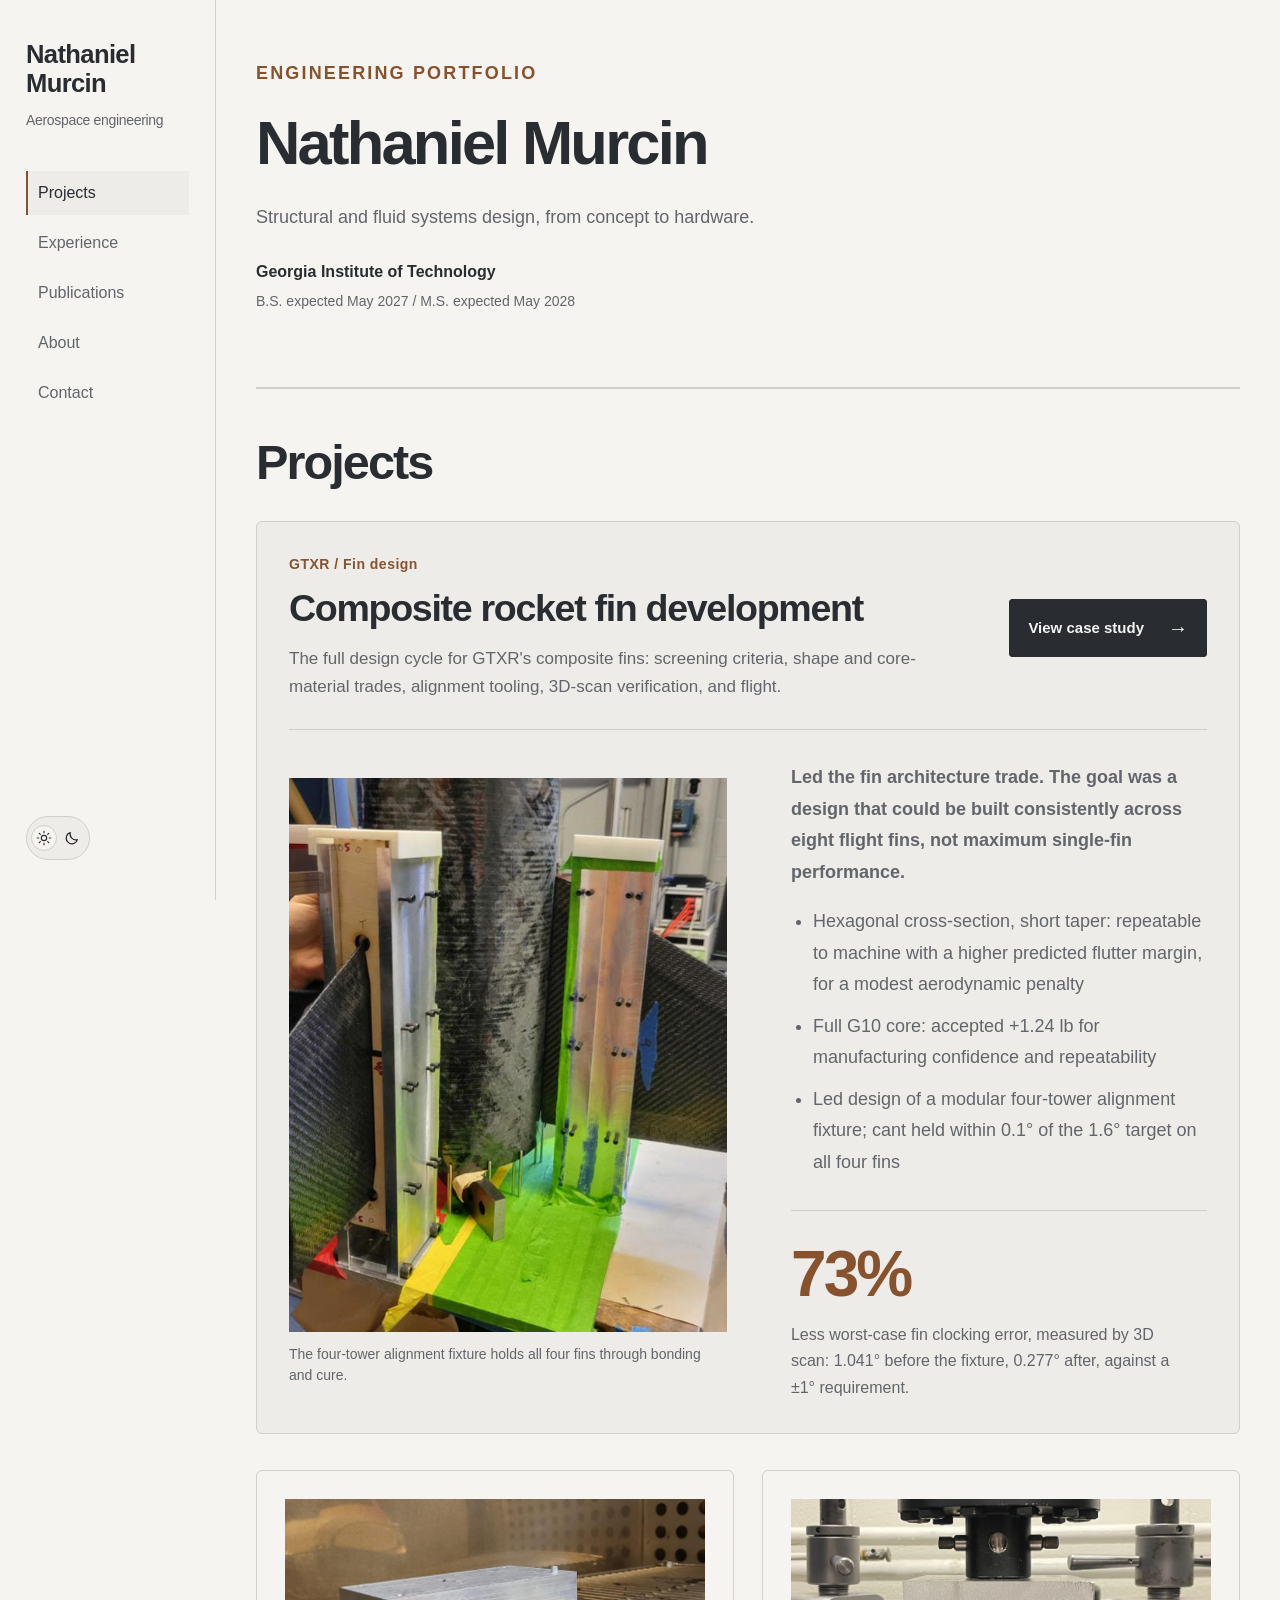
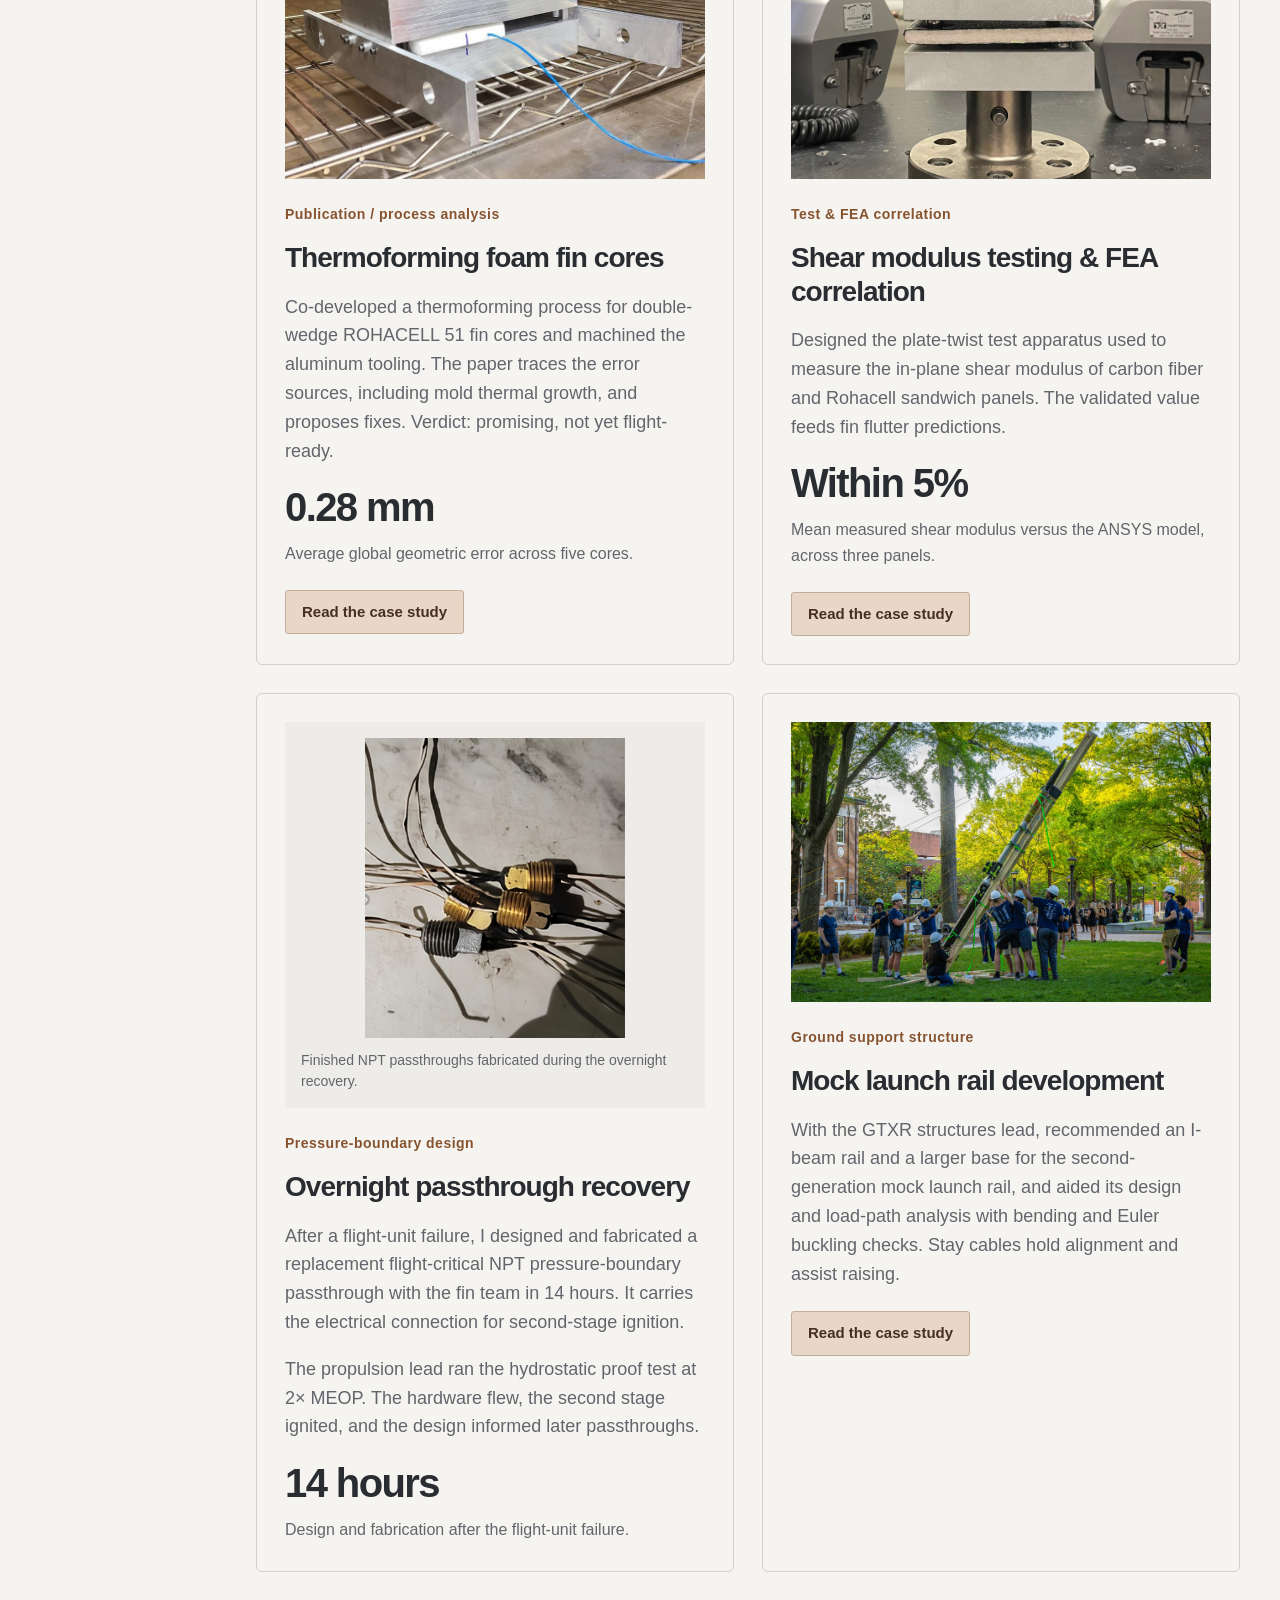
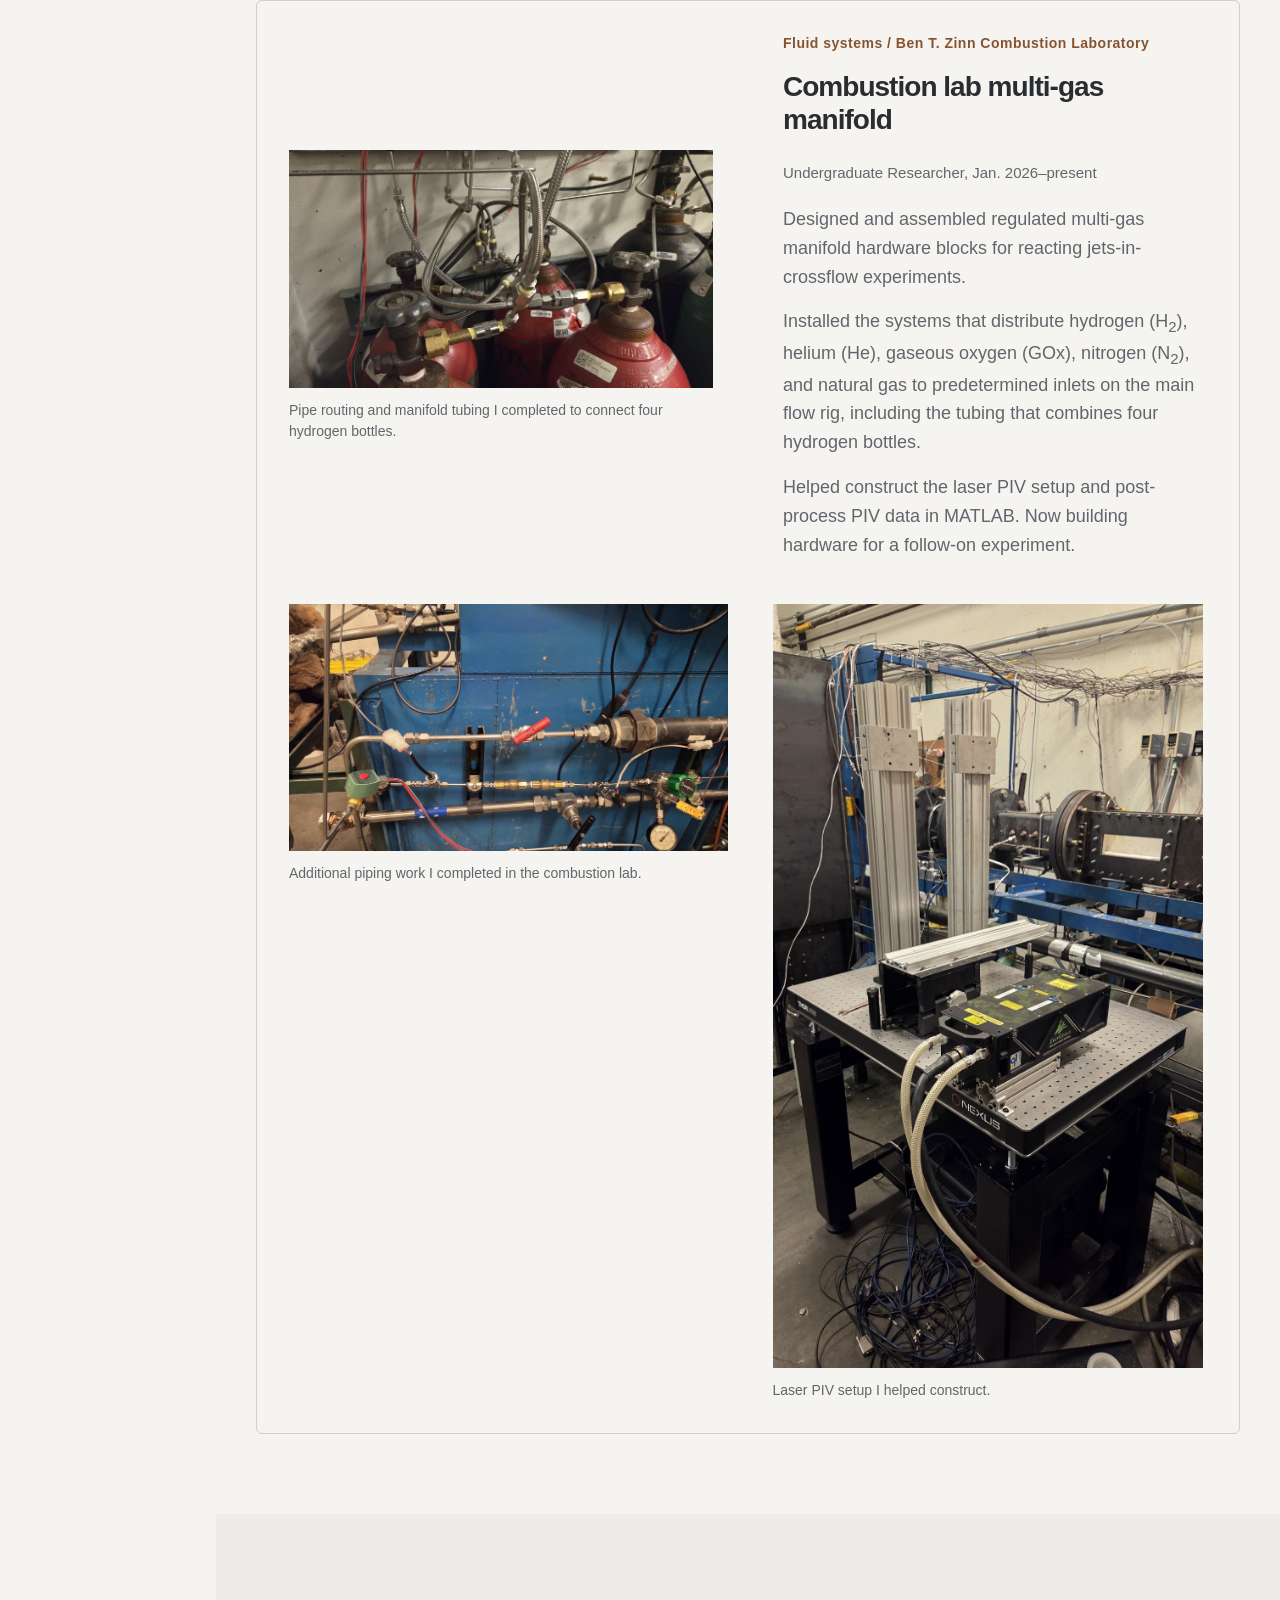
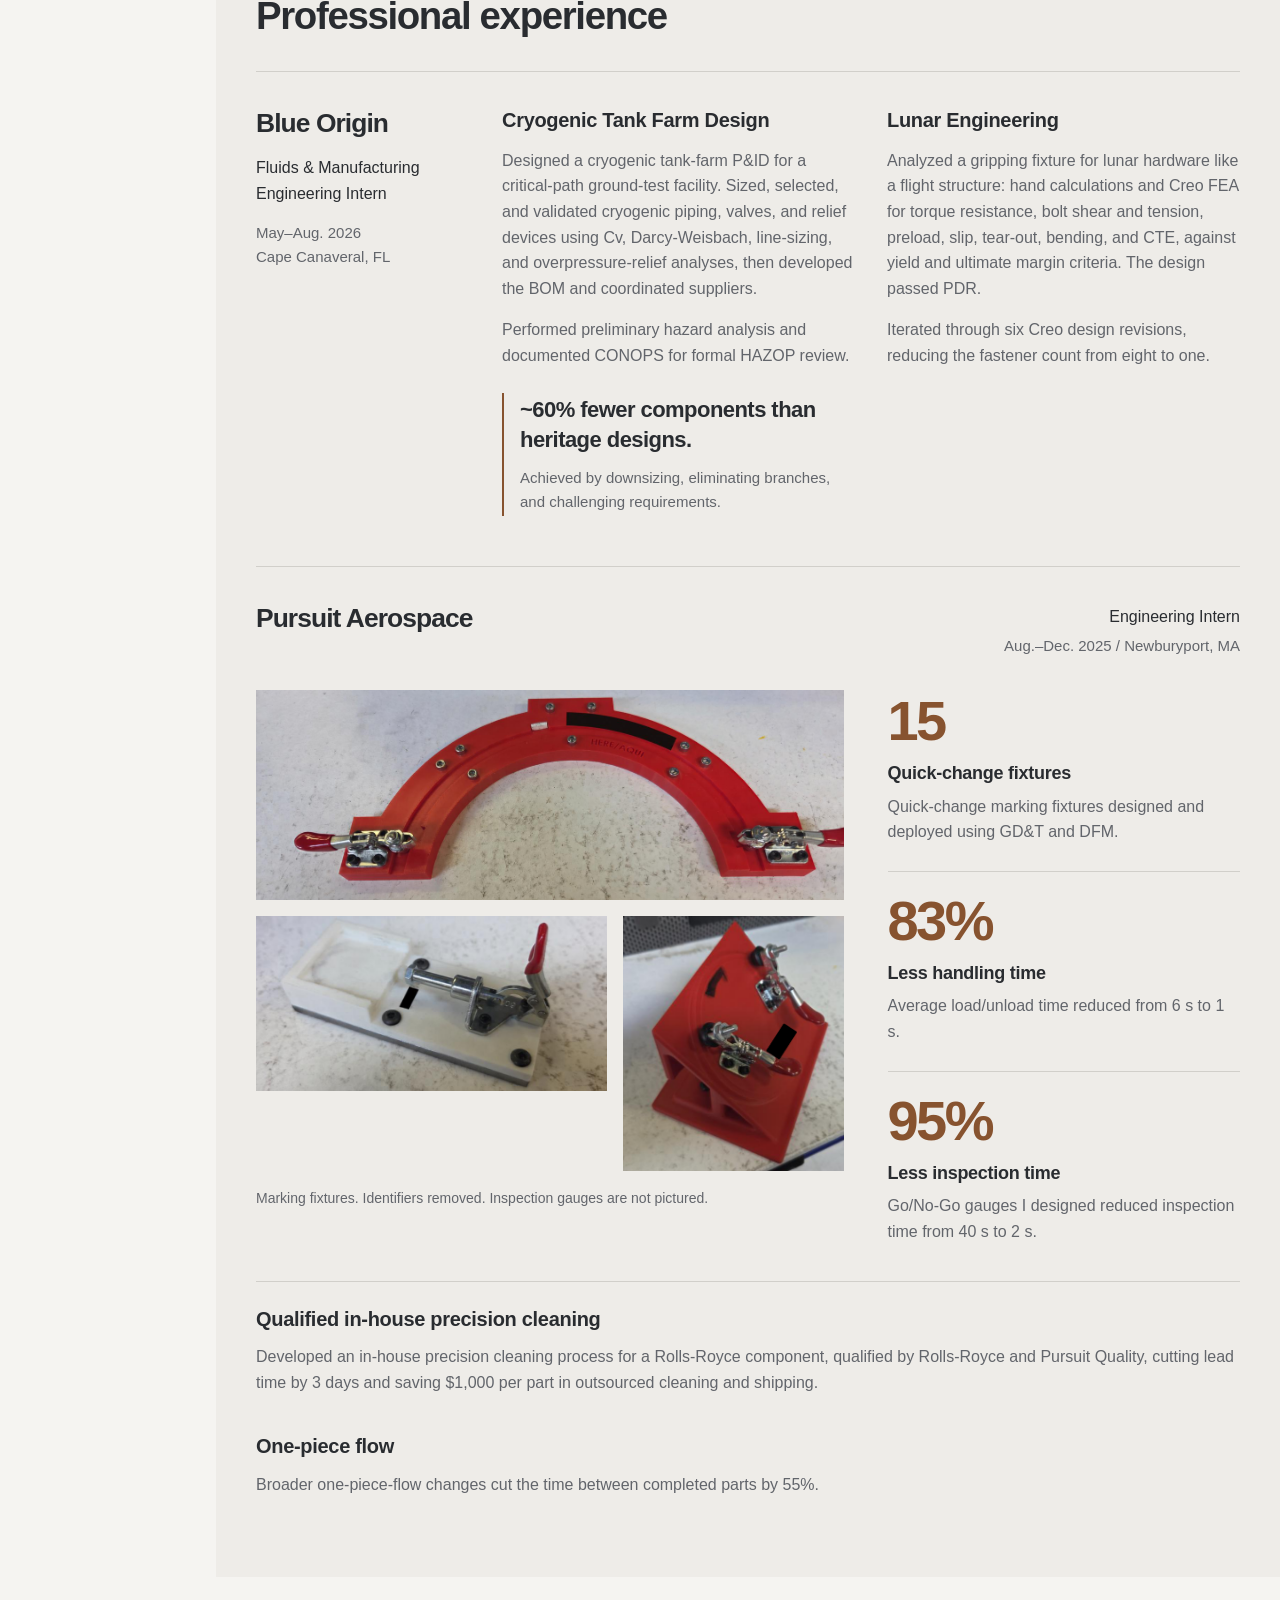
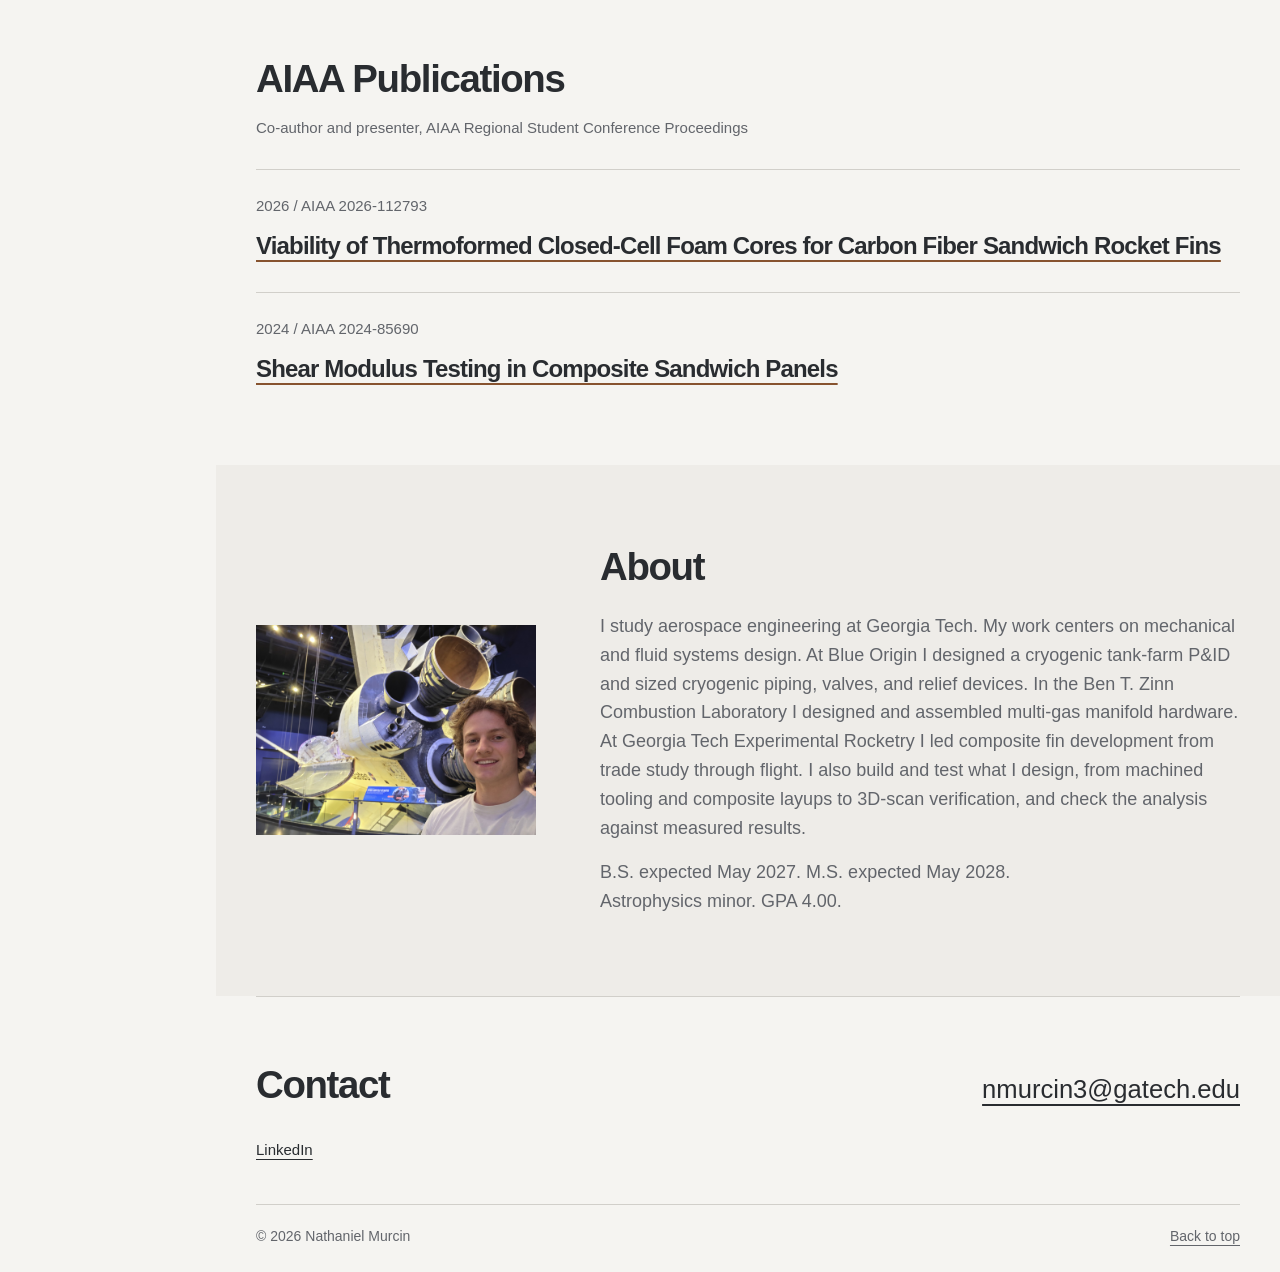
==== commit 5f2df006: "Move thermoforming card to second; align project-grid previews Co-Authored-By: Claude Opus 5.5 <nore" ====
--- a/index.html
+++ b/index.html
@@ -23,10 +23,10 @@
 <article class="featured-project" id="fin-development"><span id="alignment" class="anchor"></span><div class="featured-heading"><div class="featured-heading-copy"><p class="eyebrow">GTXR / Fin design</p><h3><a href="projects/fin-development/">Composite rocket fin development</a></h3><p class="project-purpose">The full design cycle for GTXR's composite fins: screening criteria, shape and core-material trades, alignment tooling, 3D-scan verification, and flight.</p></div><a class="case-entry" href="projects/fin-development/"><span>View case study</span><span aria-hidden="true">&#8594;</span></a></div><div class="featured-body"><div class="media-group"><figure class="feature-image"><a class="image-link" href="assets/projects/alignment-jig/on-airframe.jpg"><img src="assets/projects/alignment-jig/on-airframe.jpg" width="564" height="713" alt="Four-tower fin alignment fixture installed on a rocket airframe" loading="eager" decoding="async"></a><figcaption>The four-tower alignment fixture holds all four fins through bonding and cure.</figcaption></figure></div><div class="feature-copy"><p class="contribution-lead">Led the fin architecture trade. The goal was a design that could be built consistently across eight flight fins, not maximum single-fin performance.</p><ul class="contribution-list"><li>Hexagonal cross-section, short taper: repeatable to machine with a higher predicted flutter margin, for a modest aerodynamic penalty</li><li>Full G10 core: accepted +1.24 lb for manufacturing confidence and repeatability</li><li>Led design of a modular four-tower alignment fixture; cant held within 0.1&#176; of the 1.6&#176; target on all four fins</li></ul><div class="project-result"><strong>73%</strong><p>Less worst-case fin clocking error, measured by 3D scan: 1.041&#176; before the fixture, 0.277&#176; after, against a &#177;1&#176; requirement.</p></div></div></div></article>
 
 <div class="project-pair project-grid">
+<article id="fins"><a class="project-preview" href="projects/fins/"><img src="assets/projects/fins/thermoforming/heated-mold.png" width="950" height="570" alt="Heated aluminum mold assembly for PMI foam cores" loading="lazy"></a><p class="eyebrow">Publication / process analysis</p><h3><a href="projects/fins/">Thermoforming foam fin cores</a></h3><p>Co-developed a thermoforming process for double-wedge ROHACELL 51 fin cores and machined the aluminum tooling. The paper traces the error sources, including mold thermal growth, and proposes fixes. Verdict: promising, not yet flight-ready.</p><p class="inline-result"><strong>0.28 mm</strong><span>Average global geometric error across five cores.</span></p><a class="read-link" href="projects/fins/">Read the case study</a></article>
 <article id="shear"><a class="project-preview" href="projects/shear/"><img src="assets/projects/shear/plate-twist-test.jpg" width="2017" height="1513" alt="Carbon fiber sandwich panel loaded in the plate-twist rig" loading="lazy"></a><p class="eyebrow">Test &amp; FEA correlation</p><h3><a href="projects/shear/">Shear modulus testing &amp; FEA correlation</a></h3><p>Designed the plate-twist test apparatus used to measure the in-plane shear modulus of carbon fiber and Rohacell sandwich panels. The validated value feeds fin flutter predictions.</p><p class="inline-result"><strong>Within 5%</strong><span>Mean measured shear modulus versus the ANSYS model, across three panels.</span></p><a class="read-link" href="projects/shear/">Read the case study</a></article>
 <article id="passthrough"><div class="media-group"><figure class="project-preview preview-small"><a class="image-link" href="assets/projects/passthrough/supplied-passthroughs.png"><img src="assets/projects/passthrough/supplied-passthroughs.png" width="393" height="455" alt="Completed threaded NPT electrical passthroughs with wire exits" loading="lazy" decoding="async"></a><figcaption>Finished NPT passthroughs fabricated during the overnight recovery.</figcaption></figure></div><p class="eyebrow">Pressure-boundary design</p><h3>Overnight passthrough recovery</h3><p>After a flight-unit failure, I designed and fabricated a replacement flight-critical NPT pressure-boundary passthrough with the fin team in 14 hours. It carries the electrical connection for second-stage ignition.</p><p>The propulsion lead ran the hydrostatic proof test at 2&#215; MEOP. The hardware flew, the second stage ignited, and the design informed later passthroughs.</p><p class="inline-result"><strong>14 hours</strong><span>Design and fabrication after the flight-unit failure.</span></p></article>
 <article id="rail"><a class="project-preview" href="projects/launch-rail/"><img src="assets/projects/launch-rail/v2/raising-wide.jpg" width="2000" height="1334" alt="V2 mock rail being raised with the rocket and stay cables" loading="lazy"></a><p class="eyebrow">Ground support structure</p><h3><a href="projects/launch-rail/">Mock launch rail development</a></h3><p>With the GTXR structures lead, recommended an I-beam rail and a larger base for the second-generation mock launch rail, and aided its design and load-path analysis with bending and Euler buckling checks. Stay cables hold alignment and assist raising.</p><a class="read-link" href="projects/launch-rail/">Read the case study</a></article>
-<article id="fins"><a class="project-preview" href="projects/fins/"><img src="assets/projects/fins/thermoforming/heated-mold.png" width="950" height="570" alt="Heated aluminum mold assembly for PMI foam cores" loading="lazy"></a><p class="eyebrow">Publication / process analysis</p><h3><a href="projects/fins/">Thermoforming foam fin cores</a></h3><p>Co-developed a thermoforming process for double-wedge ROHACELL 51 fin cores and machined the aluminum tooling. The paper traces the error sources, including mold thermal growth, and proposes fixes. Verdict: promising, not yet flight-ready.</p><p class="inline-result"><strong>0.28 mm</strong><span>Average global geometric error across five cores.</span></p><a class="read-link" href="projects/fins/">Read the case study</a></article>
 </div>
 
 <article class="project-wide" id="research"><span id="combustion" class="anchor"></span><div class="support-project"><div class="media-group"><figure><a class="image-link" href="assets/projects/combustion/hydrogen-manifold.jpg"><img src="assets/projects/combustion/hydrogen-manifold.jpg" width="1800" height="1013" alt="Tubing and manifold connections joining four hydrogen bottles in the combustion lab" loading="lazy" decoding="async"></a><figcaption>Pipe routing and manifold tubing I completed to connect four hydrogen bottles.</figcaption></figure></div><div><p class="eyebrow">Fluid systems / Ben T. Zinn Combustion Laboratory</p><h3>Combustion lab multi-gas manifold</h3><p class="metadata">Undergraduate Researcher, Jan. 2026&#8211;present</p><p>Designed and assembled regulated multi-gas manifold hardware blocks for reacting jets-in-crossflow experiments.</p><p>Installed the systems that distribute hydrogen (H<sub>2</sub>), helium (He), gaseous oxygen (GOx), nitrogen (N<sub>2</sub>), and natural gas to predetermined inlets on the main flow rig, including the tubing that combines four hydrogen bottles.</p><p>Helped construct the laser PIV setup and post-process PIV data in MATLAB. Now building hardware for a follow-on experiment.</p></div></div><!-- TODO(Q6) P&ID SLOT: hidden until Nathaniel has drawn the manifold P&ID and the lab PI has approved publishing it. To show it, save the drawing as assets/projects/combustion/manifold-pid.svg (or .png), set the real width and height, and uncomment the block below. Spec: COMBUSTION_PID_OUTLINE.txt, next to BRIEF.md.
--- a/styles.css
+++ b/styles.css
@@ -237,3 +237,5 @@
 
 /* While the document buttons are hidden (see GO-LIVE comment in index.html), the intro uses one column. */
 @media(min-width:721px){.intro.calling-card:not(:has(.document-actions)){grid-template-columns:minmax(0,1fr)}}
+/* Project grid: same 3:2 preview box on every card so headings line up across a row. */
+@media(min-width:721px){.project-grid .project-preview:not(.preview-small){aspect-ratio:3/2;overflow:hidden}.project-grid .project-preview:not(.preview-small) img{height:100%;object-fit:cover}}
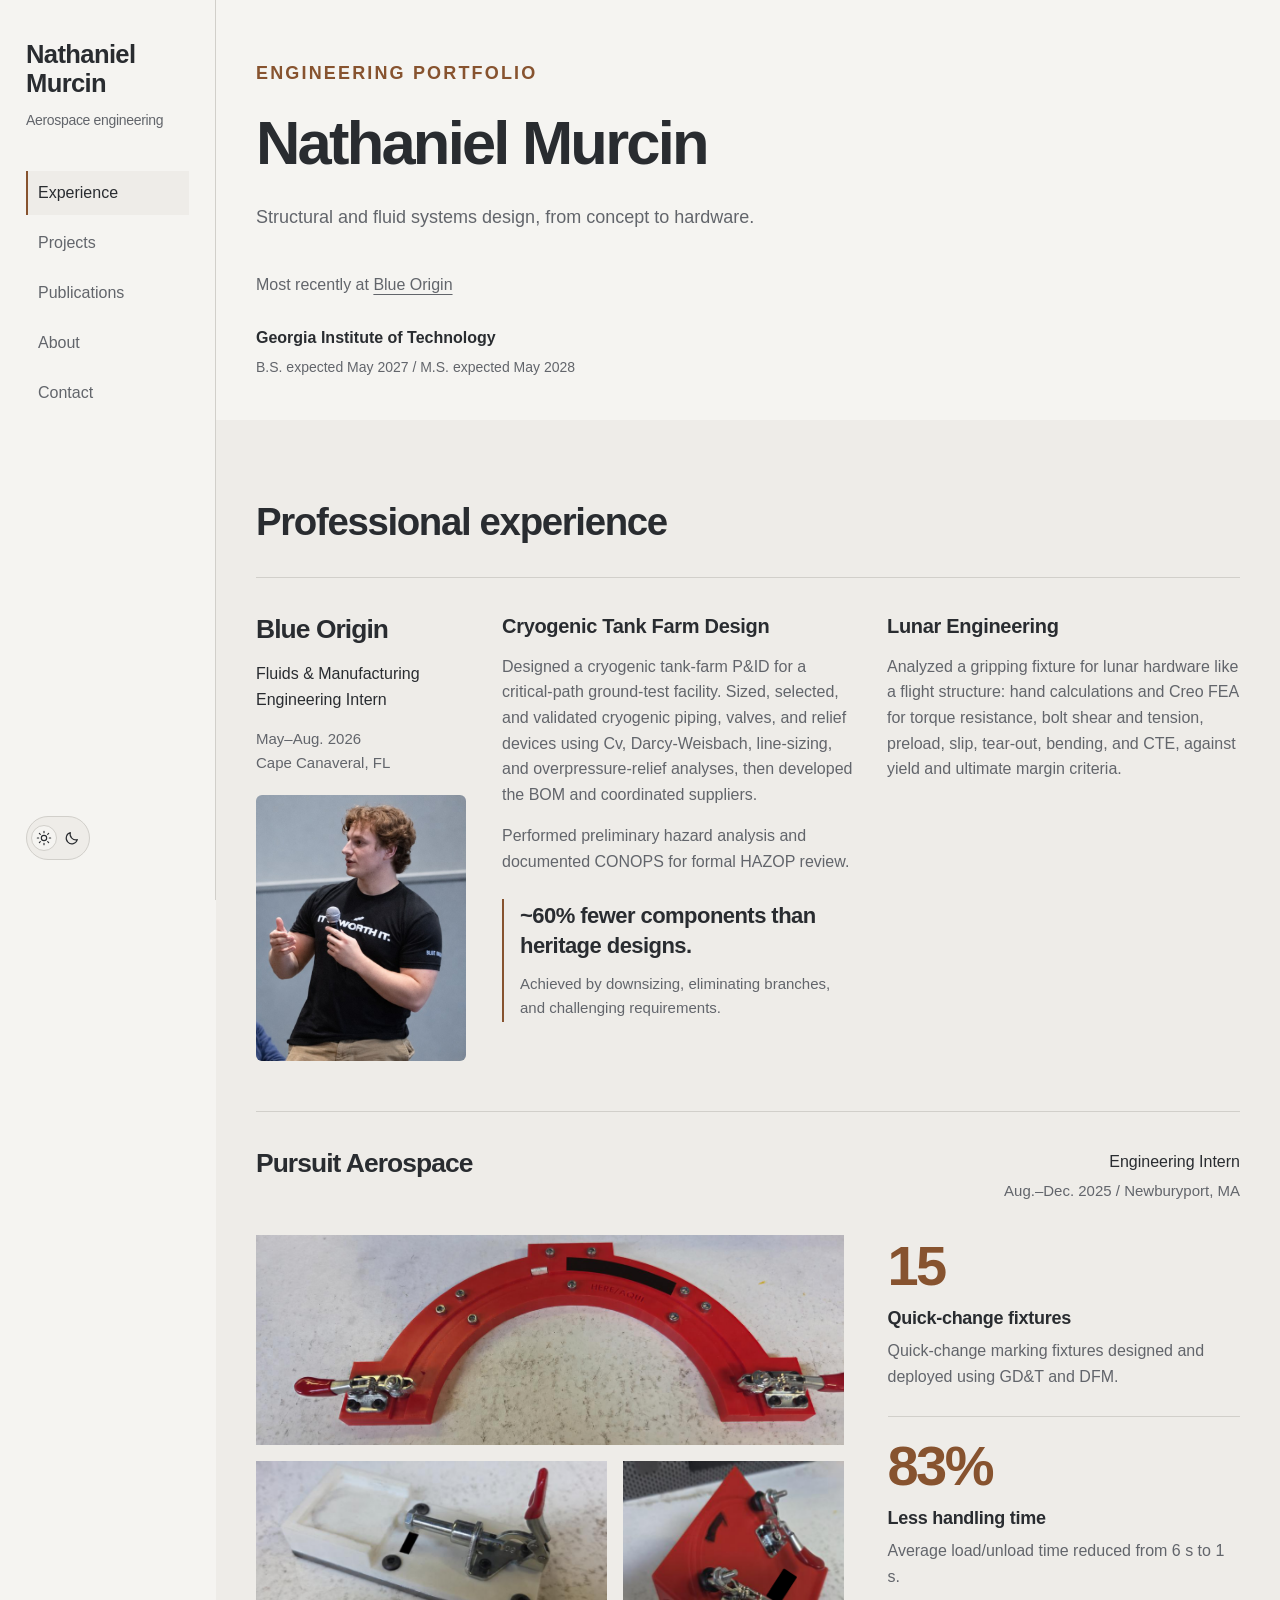
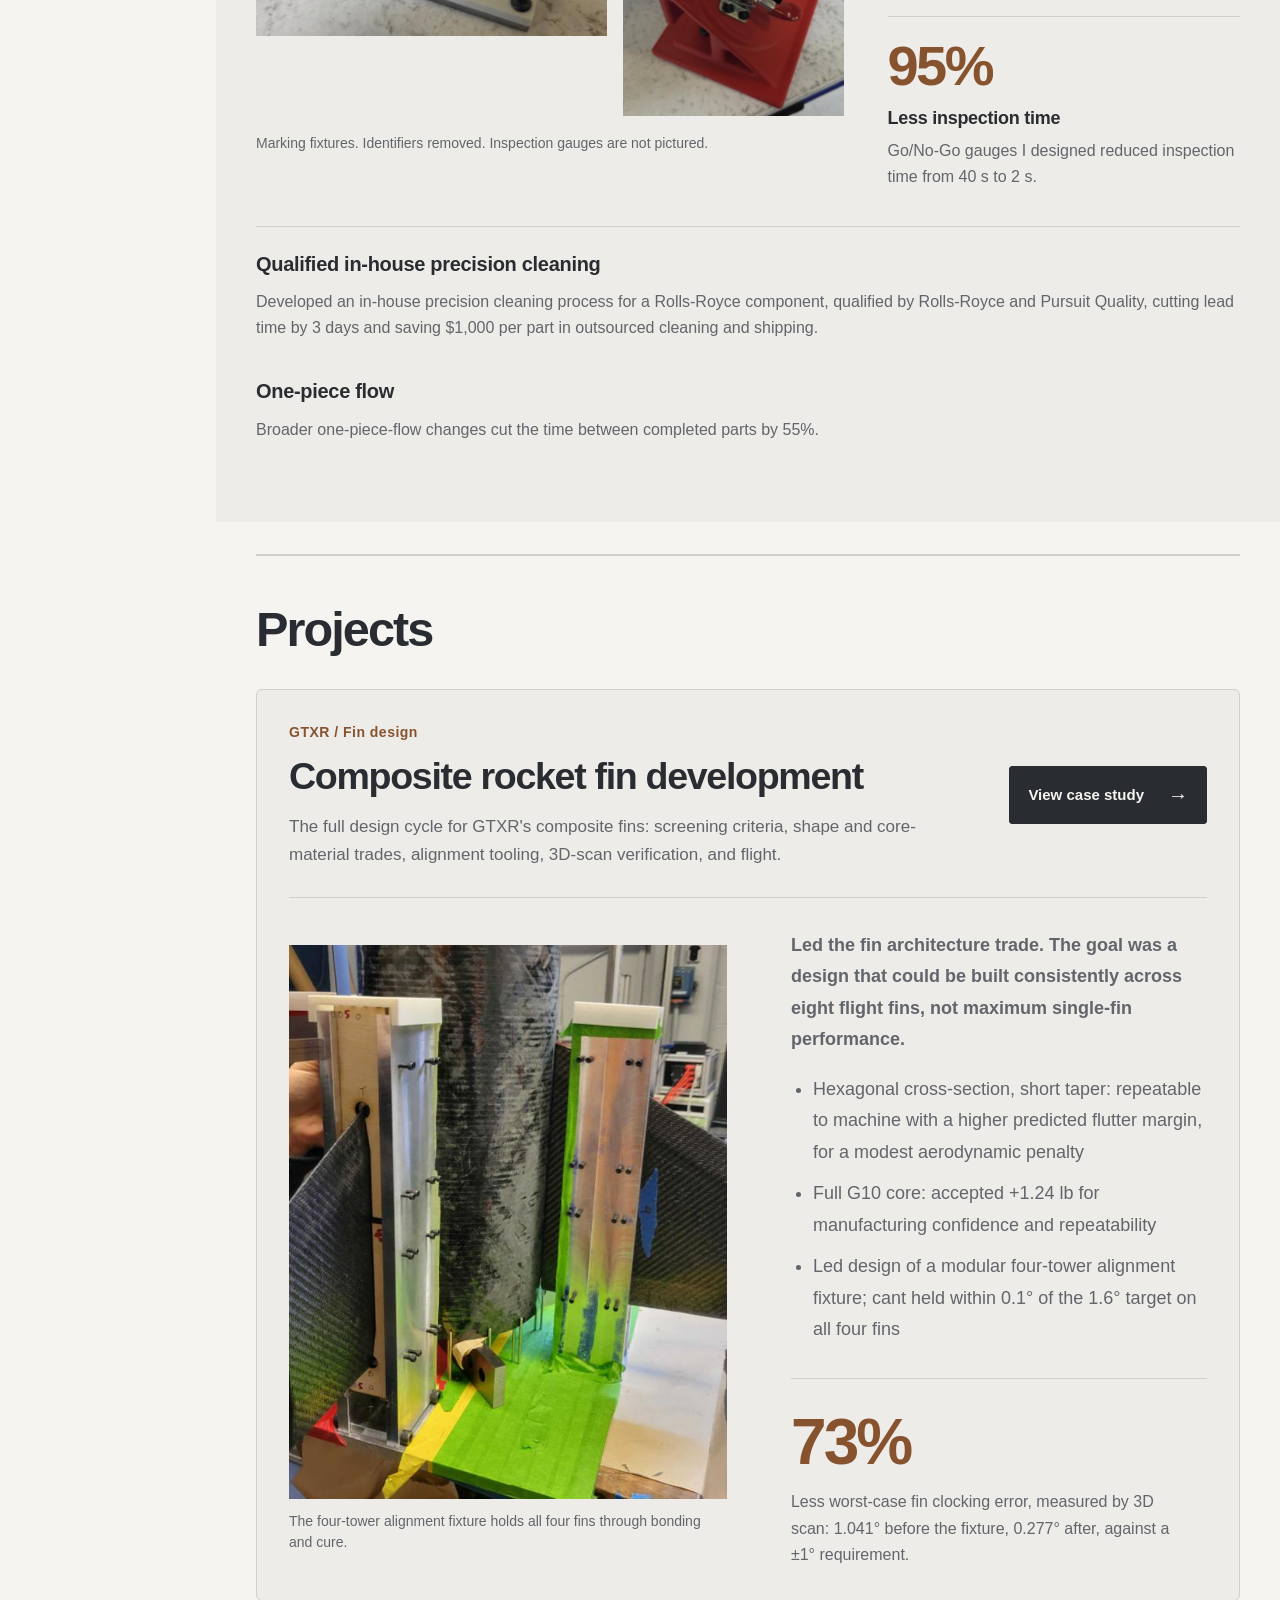
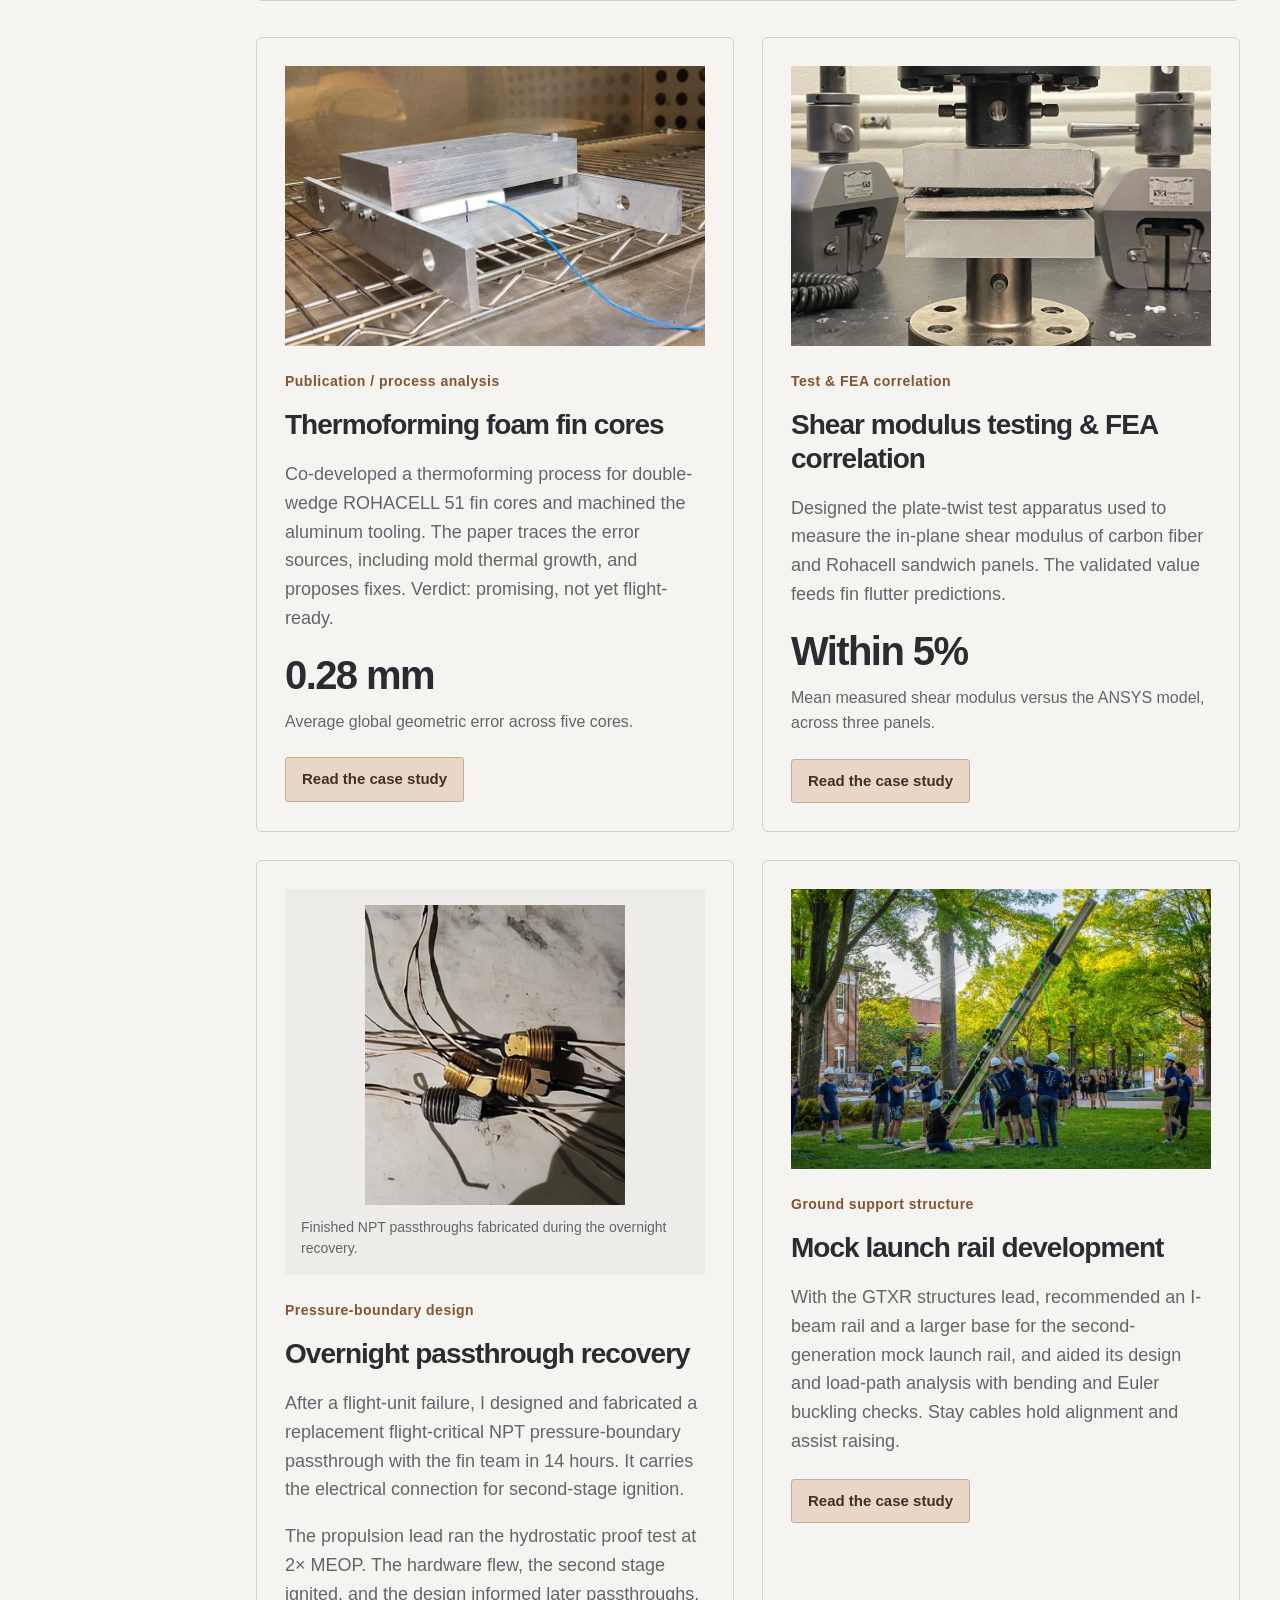
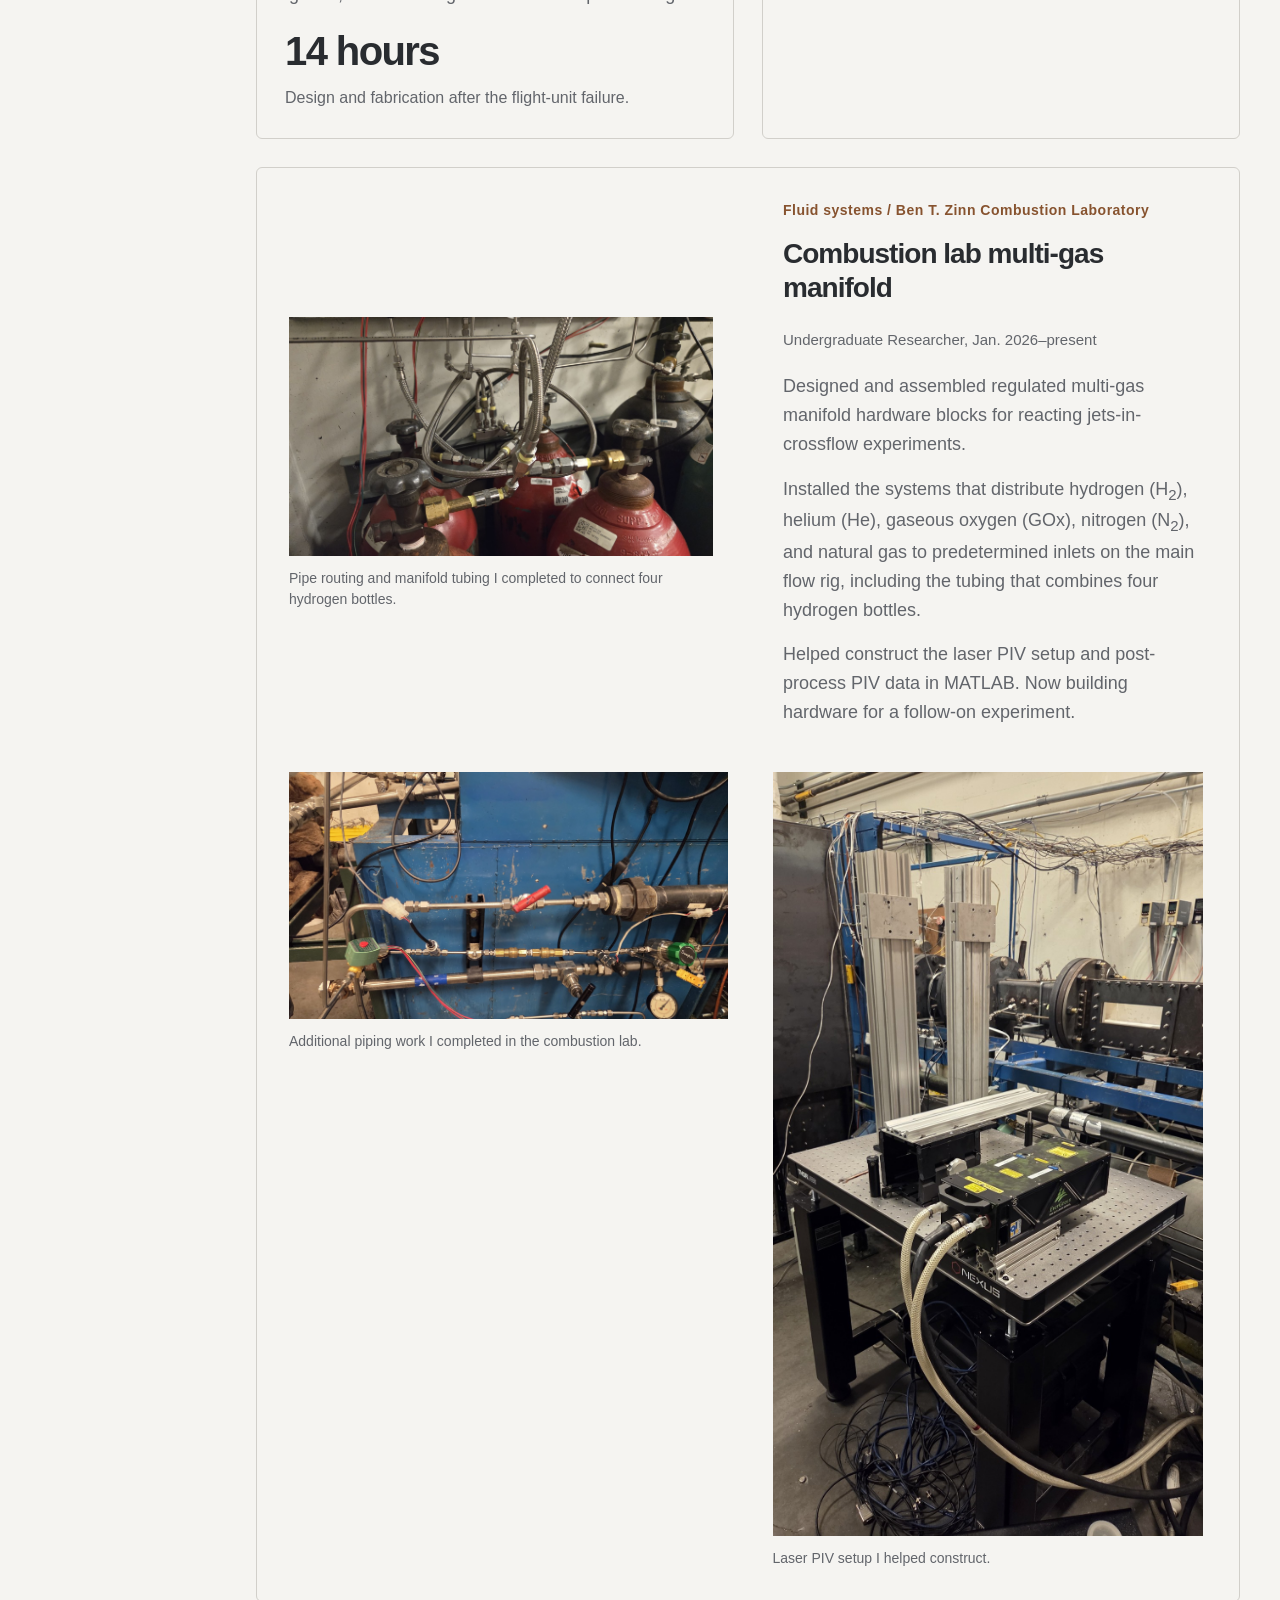
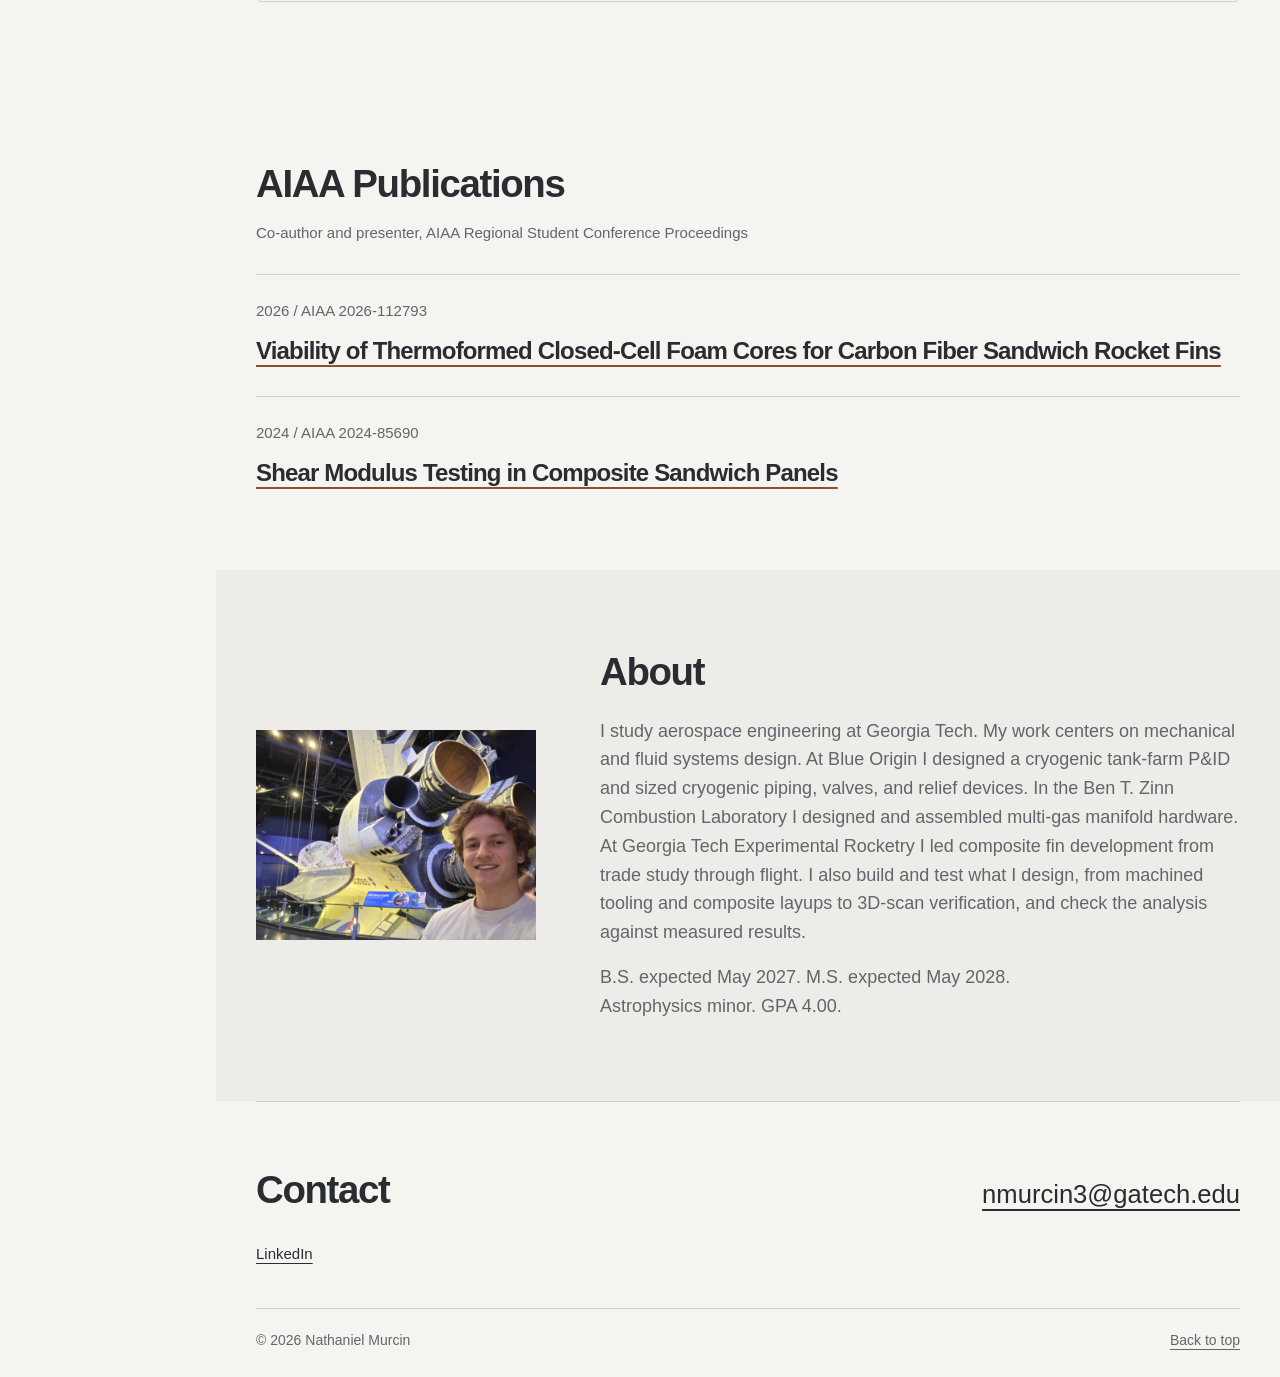
==== commit 86ba21cb: "Bring Blue Origin forward: Experience first, photo, simplified lunar text Co-Authored-By: Claude Opu" ====
--- a/index.html
+++ b/index.html
@@ -13,11 +13,13 @@
 <link rel="icon" href="/assets/favicon.svg" type="image/svg+xml"><link rel="icon" href="/favicon.ico" sizes="any"><link rel="stylesheet" href="styles.css">
 <script>try{document.documentElement.dataset.theme=localStorage.getItem('theme')||(matchMedia('(prefers-color-scheme: dark)').matches?'dark':'light')}catch(e){}document.documentElement.classList.add('js');</script>
 <script type="application/ld+json">{"@context":"https://schema.org","@type":"ProfilePage","mainEntity":{"@type":"Person","name":"Nathaniel Murcin","url":"https://nmurcin.github.io/","email":"mailto:nmurcin3@gatech.edu","jobTitle":"Aerospace Engineering Student","affiliation":{"@type":"CollegeOrUniversity","name":"Georgia Institute of Technology"},"knowsAbout":["Fluid systems","Mechanical design","Structural analysis","Flight hardware","Experimental testing","Composites manufacturing"],"sameAs":["https://www.linkedin.com/in/nathaniel-murcin/","https://github.com/nmurcin"]}}</script>
-</head><body data-base=""><a class="skip-link" href="#main">Skip to content</a><header class="site-header"><div class="wrap header-inner"><a class="brand" href="index.html#top"><span class="brand-name">Nathaniel Murcin</span><span class="brand-role">Aerospace engineering</span></a><nav id="navigation" aria-label="Main navigation"><a href="index.html#work">Projects</a><a href="index.html#experience">Experience</a><a href="index.html#publications">Publications</a><a href="index.html#about">About</a><a href="index.html#contact">Contact</a></nav><div class="nav-controls"><button id="menu-toggle" type="button" aria-controls="navigation" aria-expanded="false">Menu</button><button id="theme-toggle" class="theme-switch" type="button" role="switch" aria-checked="false" aria-label="Dark mode" title="Switch to dark mode"><span class="theme-thumb" aria-hidden="true"></span><svg class="theme-sun" viewBox="0 0 24 24" aria-hidden="true"><circle cx="12" cy="12" r="4"></circle><path d="M12 2v2m0 16v2M2 12h2m16 0h2M5 5l1.5 1.5m11 11L19 19M5 19l1.5-1.5m11-11L19 5"></path></svg><svg class="theme-moon" viewBox="0 0 24 24" aria-hidden="true"><path d="M20 14.5A8.5 8.5 0 0 1 9.5 4a8.5 8.5 0 1 0 10.5 10.5Z"></path></svg></button></div></div></header><main id="main">
+</head><body data-base=""><a class="skip-link" href="#main">Skip to content</a><header class="site-header"><div class="wrap header-inner"><a class="brand" href="index.html#top"><span class="brand-name">Nathaniel Murcin</span><span class="brand-role">Aerospace engineering</span></a><nav id="navigation" aria-label="Main navigation"><a href="index.html#experience">Experience</a><a href="index.html#work">Projects</a><a href="index.html#publications">Publications</a><a href="index.html#about">About</a><a href="index.html#contact">Contact</a></nav><div class="nav-controls"><button id="menu-toggle" type="button" aria-controls="navigation" aria-expanded="false">Menu</button><button id="theme-toggle" class="theme-switch" type="button" role="switch" aria-checked="false" aria-label="Dark mode" title="Switch to dark mode"><span class="theme-thumb" aria-hidden="true"></span><svg class="theme-sun" viewBox="0 0 24 24" aria-hidden="true"><circle cx="12" cy="12" r="4"></circle><path d="M12 2v2m0 16v2M2 12h2m16 0h2M5 5l1.5 1.5m11 11L19 19M5 19l1.5-1.5m11-11L19 5"></path></svg><svg class="theme-moon" viewBox="0 0 24 24" aria-hidden="true"><path d="M20 14.5A8.5 8.5 0 0 1 9.5 4a8.5 8.5 0 1 0 10.5 10.5Z"></path></svg></button></div></div></header><main id="main">
 <section class="intro calling-card wrap" id="top"><div class="calling-title"><p class="eyebrow">Engineering portfolio</p><h1>Nathaniel Murcin</h1></div><!-- GO-LIVE: document buttons hidden until the new resume and portfolio PDFs are in. Uncomment to restore.
 <div class="document-actions" aria-label="PDF documents"><a class="document-button" href="resume.pdf" target="_blank" rel="noopener" aria-label="Open resume PDF in a new tab"><svg class="document-icon" viewBox="0 0 24 24" aria-hidden="true" focusable="false"><path d="M6 3h8l4 4v14H6Z"/><path d="M14 3v5h4M9 12h6M9 16h6"/></svg><span class="document-label">Resume <span class="document-format">PDF</span></span><span class="document-arrow" aria-hidden="true">&#8599;</span></a><a class="document-button" href="portfolio/Nathaniel_Murcin_Portfolio_Fluids.pdf" target="_blank" rel="noopener" aria-label="Open fluids portfolio PDF in a new tab"><svg class="document-icon" viewBox="0 0 24 24" aria-hidden="true" focusable="false"><path d="M6 3h8l4 4v14H6Z"/><path d="M14 3v5h4M9 12h6M9 16h6"/></svg><span class="document-label">Fluids portfolio <span class="document-format">PDF</span></span><span class="document-arrow" aria-hidden="true">&#8599;</span></a><a class="document-button" href="portfolio/Nathaniel_Murcin_Portfolio_Structures.pdf" target="_blank" rel="noopener" aria-label="Open structures and design portfolio PDF in a new tab"><svg class="document-icon" viewBox="0 0 24 24" aria-hidden="true" focusable="false"><path d="M6 3h8l4 4v14H6Z"/><path d="M14 3v5h4M9 12h6M9 16h6"/></svg><span class="document-label">Structures &amp; Design portfolio <span class="document-format">PDF</span></span><span class="document-arrow" aria-hidden="true">&#8599;</span></a></div>
---><p class="intro-summary">Structural and fluid systems design, from concept to hardware.</p><div class="calling-education"><p class="school">Georgia Institute of Technology</p><p>B.S. expected May 2027 / M.S. expected May 2028</p></div></section>
+--><p class="intro-summary">Structural and fluid systems design, from concept to hardware.</p><p class="intro-recent">Most recently at <a href="#blue-origin">Blue Origin</a></p><div class="calling-education"><p class="school">Georgia Institute of Technology</p><p>B.S. expected May 2027 / M.S. expected May 2028</p></div></section>
 
+<section class="experience-section" id="experience"><div class="wrap section"><div class="section-heading"><h2>Professional experience</h2></div><article class="experience" id="blue-origin"><div class="experience-label"><h3>Blue Origin</h3><p>Fluids &amp; Manufacturing Engineering Intern</p><p class="metadata">May&#8211;Aug. 2026<br>Cape Canaveral, FL</p><figure class="blue-photo"><img src="assets/experience/blue-origin-speaking.jpg" width="600" height="760" alt="Nathaniel Murcin speaking into a microphone, wearing a Blue Origin shirt" loading="eager" decoding="async"></figure></div><div class="experience-content"><div><h4>Cryogenic Tank Farm Design</h4><p>Designed a cryogenic tank-farm P&amp;ID for a critical-path ground-test facility. Sized, selected, and validated cryogenic piping, valves, and relief devices using Cv, Darcy-Weisbach, line-sizing, and overpressure-relief analyses, then developed the BOM and coordinated suppliers.</p><p>Performed preliminary hazard analysis and documented CONOPS for formal HAZOP review.</p><div class="blue-impact"><strong>~60% fewer components than heritage designs.</strong><p>Achieved by downsizing, eliminating branches, and challenging requirements.</p></div></div><div><h4>Lunar Engineering</h4><p>Analyzed a gripping fixture for lunar hardware like a flight structure: hand calculations and Creo FEA for torque resistance, bolt shear and tension, preload, slip, tear-out, bending, and CTE, against yield and ultimate margin criteria.</p></div></div></article>
+<article class="experience pursuit" id="pursuit"><div class="experience-label pursuit-header"><h3>Pursuit Aerospace</h3><p>Engineering Intern</p><p class="metadata">Aug.&#8211;Dec. 2025 / Newburyport, MA</p></div><div class="pursuit-layout"><div class="media-group pursuit-collage"><figure class="pursuit-wide"><a class="image-link" href="assets/projects/pursuit/portfolio-20261008/fixture-1.png"><img src="assets/projects/pursuit/portfolio-20261008/fixture-1.png" width="1325" height="475" alt="Curved quick-change marking fixture with toggle clamps; identifier removed" loading="lazy"></a></figure><figure><a class="image-link" href="assets/projects/pursuit/portfolio-20261008/fixture-2.png"><img src="assets/projects/pursuit/portfolio-20261008/fixture-2.png" width="827" height="410" alt="White quick-change marking fixture with locating pocket and toggle clamp; identifier removed" loading="lazy"></a></figure><figure><a class="image-link" href="assets/projects/pursuit/portfolio-20261008/fixture-3.png"><img src="assets/projects/pursuit/portfolio-20261008/fixture-3.png" width="467" height="539" alt="Red marking fixture with multiple toggle clamps; identifier removed" loading="lazy"></a></figure><p class="pursuit-caption">Marking fixtures. Identifiers removed. Inspection gauges are not pictured.</p></div><div class="pursuit-metrics"><div><strong>15</strong><h4>Quick-change fixtures</h4><p>Quick-change marking fixtures designed and deployed using GD&amp;T and DFM.</p></div><div><strong>83%</strong><h4>Less handling time</h4><p>Average load/unload time reduced from 6 s to 1 s.</p></div><div><strong>95%</strong><h4>Less inspection time</h4><p>Go/No-Go gauges I designed reduced inspection time from 40 s to 2 s.</p></div></div></div><div class="pursuit-additional"><div><h4>Qualified in-house precision cleaning</h4><p>Developed an in-house precision cleaning process for a Rolls-Royce component, qualified by Rolls-Royce and Pursuit Quality, cutting lead time by 3 days and saving $1,000 per part in outsourced cleaning and shipping.</p></div><div><h4>One-piece flow</h4><p>Broader one-piece-flow changes cut the time between completed parts by 55%.</p></div></div></article></div></section>
 <section class="work-section wrap" id="work"><span id="gtxr" class="anchor"></span><div class="section-heading"><h2>Projects</h2></div>
 
 <article class="featured-project" id="fin-development"><span id="alignment" class="anchor"></span><div class="featured-heading"><div class="featured-heading-copy"><p class="eyebrow">GTXR / Fin design</p><h3><a href="projects/fin-development/">Composite rocket fin development</a></h3><p class="project-purpose">The full design cycle for GTXR's composite fins: screening criteria, shape and core-material trades, alignment tooling, 3D-scan verification, and flight.</p></div><a class="case-entry" href="projects/fin-development/"><span>View case study</span><span aria-hidden="true">&#8594;</span></a></div><div class="featured-body"><div class="media-group"><figure class="feature-image"><a class="image-link" href="assets/projects/alignment-jig/on-airframe.jpg"><img src="assets/projects/alignment-jig/on-airframe.jpg" width="564" height="713" alt="Four-tower fin alignment fixture installed on a rocket airframe" loading="eager" decoding="async"></a><figcaption>The four-tower alignment fixture holds all four fins through bonding and cure.</figcaption></figure></div><div class="feature-copy"><p class="contribution-lead">Led the fin architecture trade. The goal was a design that could be built consistently across eight flight fins, not maximum single-fin performance.</p><ul class="contribution-list"><li>Hexagonal cross-section, short taper: repeatable to machine with a higher predicted flutter margin, for a modest aerodynamic penalty</li><li>Full G10 core: accepted +1.24 lb for manufacturing confidence and repeatability</li><li>Led design of a modular four-tower alignment fixture; cant held within 0.1&#176; of the 1.6&#176; target on all four fins</li></ul><div class="project-result"><strong>73%</strong><p>Less worst-case fin clocking error, measured by 3D scan: 1.041&#176; before the fixture, 0.277&#176; after, against a &#177;1&#176; requirement.</p></div></div></div></article>
@@ -29,13 +31,10 @@
 <article id="rail"><a class="project-preview" href="projects/launch-rail/"><img src="assets/projects/launch-rail/v2/raising-wide.jpg" width="2000" height="1334" alt="V2 mock rail being raised with the rocket and stay cables" loading="lazy"></a><p class="eyebrow">Ground support structure</p><h3><a href="projects/launch-rail/">Mock launch rail development</a></h3><p>With the GTXR structures lead, recommended an I-beam rail and a larger base for the second-generation mock launch rail, and aided its design and load-path analysis with bending and Euler buckling checks. Stay cables hold alignment and assist raising.</p><a class="read-link" href="projects/launch-rail/">Read the case study</a></article>
 </div>
 
-<article class="project-wide" id="research"><span id="combustion" class="anchor"></span><div class="support-project"><div class="media-group"><figure><a class="image-link" href="assets/projects/combustion/hydrogen-manifold.jpg"><img src="assets/projects/combustion/hydrogen-manifold.jpg" width="1800" height="1013" alt="Tubing and manifold connections joining four hydrogen bottles in the combustion lab" loading="lazy" decoding="async"></a><figcaption>Pipe routing and manifold tubing I completed to connect four hydrogen bottles.</figcaption></figure></div><div><p class="eyebrow">Fluid systems / Ben T. Zinn Combustion Laboratory</p><h3>Combustion lab multi-gas manifold</h3><p class="metadata">Undergraduate Researcher, Jan. 2026&#8211;present</p><p>Designed and assembled regulated multi-gas manifold hardware blocks for reacting jets-in-crossflow experiments.</p><p>Installed the systems that distribute hydrogen (H<sub>2</sub>), helium (He), gaseous oxygen (GOx), nitrogen (N<sub>2</sub>), and natural gas to predetermined inlets on the main flow rig, including the tubing that combines four hydrogen bottles.</p><p>Helped construct the laser PIV setup and post-process PIV data in MATLAB. Now building hardware for a follow-on experiment.</p></div></div><!-- TODO(Q6) P&ID SLOT: hidden until Nathaniel has drawn the manifold P&ID and the lab PI has approved publishing it. To show it, save the drawing as assets/projects/combustion/manifold-pid.svg (or .png), set the real width and height, and uncomment the block below. Spec: COMBUSTION_PID_OUTLINE.txt, next to BRIEF.md.
-<div class="media-group wide-evidence combustion-pid"><figure><a class="image-link" href="assets/projects/combustion/manifold-pid.svg"><img src="assets/projects/combustion/manifold-pid.svg" width="1600" height="900" alt="Simplified P&amp;ID of the combustion lab multi-gas manifold" loading="lazy" decoding="async"></a><figcaption>Simplified P&amp;ID of the multi-gas manifold, redrawn for this site.</figcaption></figure></div>
---><div class="media-group evidence-pair combustion-support"><figure><a class="image-link" href="assets/projects/combustion/piping.jpg"><img src="assets/projects/combustion/piping.jpg" width="1800" height="1013" alt="Combustion-lab piping with valves, fittings, and instrumentation" loading="lazy" decoding="async"></a><figcaption>Additional piping work I completed in the combustion lab.</figcaption></figure><figure class="piv-photo"><a class="image-link" href="assets/projects/combustion/piv-setup.jpg"><img src="assets/projects/combustion/piv-setup.jpg" width="1013" height="1800" alt="Laser PIV hardware and optical table in the combustion lab" loading="lazy" decoding="async"></a><figcaption>Laser PIV setup I helped construct.</figcaption></figure></div></article>
+<!-- TODO P&ID SLOT: hidden until Nathaniel has drawn his self-initiated concept P&ID. It is not a drawing of the combustion manifold or of any Blue Origin system. Spec: COMBUSTION_PID_OUTLINE.txt, next to BRIEF.md. Goes here as its own project card; add the case-card markup when the drawing exists. -->
+<article class="project-wide" id="research"><span id="combustion" class="anchor"></span><div class="support-project"><div class="media-group"><figure><a class="image-link" href="assets/projects/combustion/hydrogen-manifold.jpg"><img src="assets/projects/combustion/hydrogen-manifold.jpg" width="1800" height="1013" alt="Tubing and manifold connections joining four hydrogen bottles in the combustion lab" loading="lazy" decoding="async"></a><figcaption>Pipe routing and manifold tubing I completed to connect four hydrogen bottles.</figcaption></figure></div><div><p class="eyebrow">Fluid systems / Ben T. Zinn Combustion Laboratory</p><h3>Combustion lab multi-gas manifold</h3><p class="metadata">Undergraduate Researcher, Jan. 2026&#8211;present</p><p>Designed and assembled regulated multi-gas manifold hardware blocks for reacting jets-in-crossflow experiments.</p><p>Installed the systems that distribute hydrogen (H<sub>2</sub>), helium (He), gaseous oxygen (GOx), nitrogen (N<sub>2</sub>), and natural gas to predetermined inlets on the main flow rig, including the tubing that combines four hydrogen bottles.</p><p>Helped construct the laser PIV setup and post-process PIV data in MATLAB. Now building hardware for a follow-on experiment.</p></div></div><div class="media-group evidence-pair combustion-support"><figure><a class="image-link" href="assets/projects/combustion/piping.jpg"><img src="assets/projects/combustion/piping.jpg" width="1800" height="1013" alt="Combustion-lab piping with valves, fittings, and instrumentation" loading="lazy" decoding="async"></a><figcaption>Additional piping work I completed in the combustion lab.</figcaption></figure><figure class="piv-photo"><a class="image-link" href="assets/projects/combustion/piv-setup.jpg"><img src="assets/projects/combustion/piv-setup.jpg" width="1013" height="1800" alt="Laser PIV hardware and optical table in the combustion lab" loading="lazy" decoding="async"></a><figcaption>Laser PIV setup I helped construct.</figcaption></figure></div></article>
 </section>
 
-<section class="experience-section" id="experience"><div class="wrap section"><div class="section-heading"><h2>Professional experience</h2></div><article class="experience" id="blue-origin"><div class="experience-label"><h3>Blue Origin</h3><p>Fluids &amp; Manufacturing Engineering Intern</p><p class="metadata">May&#8211;Aug. 2026<br>Cape Canaveral, FL</p></div><div class="experience-content"><div><h4>Cryogenic Tank Farm Design</h4><p>Designed a cryogenic tank-farm P&amp;ID for a critical-path ground-test facility. Sized, selected, and validated cryogenic piping, valves, and relief devices using Cv, Darcy-Weisbach, line-sizing, and overpressure-relief analyses, then developed the BOM and coordinated suppliers.</p><p>Performed preliminary hazard analysis and documented CONOPS for formal HAZOP review.</p><div class="blue-impact"><strong>~60% fewer components than heritage designs.</strong><p>Achieved by downsizing, eliminating branches, and challenging requirements.</p></div></div><div><h4>Lunar Engineering</h4><p>Analyzed a gripping fixture for lunar hardware like a flight structure: hand calculations and Creo FEA for torque resistance, bolt shear and tension, preload, slip, tear-out, bending, and CTE, against yield and ultimate margin criteria. The design passed PDR.</p><p>Iterated through six Creo design revisions, reducing the fastener count from eight to one.</p></div></div></article>
-<article class="experience pursuit" id="pursuit"><div class="experience-label pursuit-header"><h3>Pursuit Aerospace</h3><p>Engineering Intern</p><p class="metadata">Aug.&#8211;Dec. 2025 / Newburyport, MA</p></div><div class="pursuit-layout"><div class="media-group pursuit-collage"><figure class="pursuit-wide"><a class="image-link" href="assets/projects/pursuit/portfolio-20261008/fixture-1.png"><img src="assets/projects/pursuit/portfolio-20261008/fixture-1.png" width="1325" height="475" alt="Curved quick-change marking fixture with toggle clamps; identifier removed" loading="lazy"></a></figure><figure><a class="image-link" href="assets/projects/pursuit/portfolio-20261008/fixture-2.png"><img src="assets/projects/pursuit/portfolio-20261008/fixture-2.png" width="827" height="410" alt="White quick-change marking fixture with locating pocket and toggle clamp; identifier removed" loading="lazy"></a></figure><figure><a class="image-link" href="assets/projects/pursuit/portfolio-20261008/fixture-3.png"><img src="assets/projects/pursuit/portfolio-20261008/fixture-3.png" width="467" height="539" alt="Red marking fixture with multiple toggle clamps; identifier removed" loading="lazy"></a></figure><p class="pursuit-caption">Marking fixtures. Identifiers removed. Inspection gauges are not pictured.</p></div><div class="pursuit-metrics"><div><strong>15</strong><h4>Quick-change fixtures</h4><p>Quick-change marking fixtures designed and deployed using GD&amp;T and DFM.</p></div><div><strong>83%</strong><h4>Less handling time</h4><p>Average load/unload time reduced from 6 s to 1 s.</p></div><div><strong>95%</strong><h4>Less inspection time</h4><p>Go/No-Go gauges I designed reduced inspection time from 40 s to 2 s.</p></div></div></div><div class="pursuit-additional"><div><h4>Qualified in-house precision cleaning</h4><p>Developed an in-house precision cleaning process for a Rolls-Royce component, qualified by Rolls-Royce and Pursuit Quality, cutting lead time by 3 days and saving $1,000 per part in outsourced cleaning and shipping.</p></div><div><h4>One-piece flow</h4><p>Broader one-piece-flow changes cut the time between completed parts by 55%.</p></div></div></article></div></section>
 
 <section class="wrap section publications" id="publications"><h2>AIAA Publications</h2><p class="metadata">Co-author and presenter, AIAA Regional Student Conference Proceedings</p><div><p>2026 / AIAA 2026-112793</p><h3><a href="https://region2.aiaastudentconference.org/collection/2026/manuscripts/112793.pdf">Viability of Thermoformed Closed-Cell Foam Cores for Carbon Fiber Sandwich Rocket Fins</a></h3></div><div><p>2024 / AIAA 2024-85690</p><h3><a href="https://arc.aiaa.org/doi/10.2514/6.2024-85690">Shear Modulus Testing in Composite Sandwich Panels</a></h3></div></section>
 
--- a/styles.css
+++ b/styles.css
@@ -239,3 +239,9 @@
 @media(min-width:721px){.intro.calling-card:not(:has(.document-actions)){grid-template-columns:minmax(0,1fr)}}
 /* Project grid: same 3:2 preview box on every card so headings line up across a row. */
 @media(min-width:721px){.project-grid .project-preview:not(.preview-small){aspect-ratio:3/2;overflow:hidden}.project-grid .project-preview:not(.preview-small) img{height:100%;object-fit:cover}}
+
+/* Blue Origin: photo under the label, and a first-screen pointer in the intro. */
+.intro-recent{grid-column:1;font-size:1rem;color:var(--muted)}
+.blue-photo{margin-top:20px}
+.blue-photo img{display:block;width:100%;height:auto;border-radius:6px}
+@media(max-width:720px){.blue-photo{max-width:260px}}
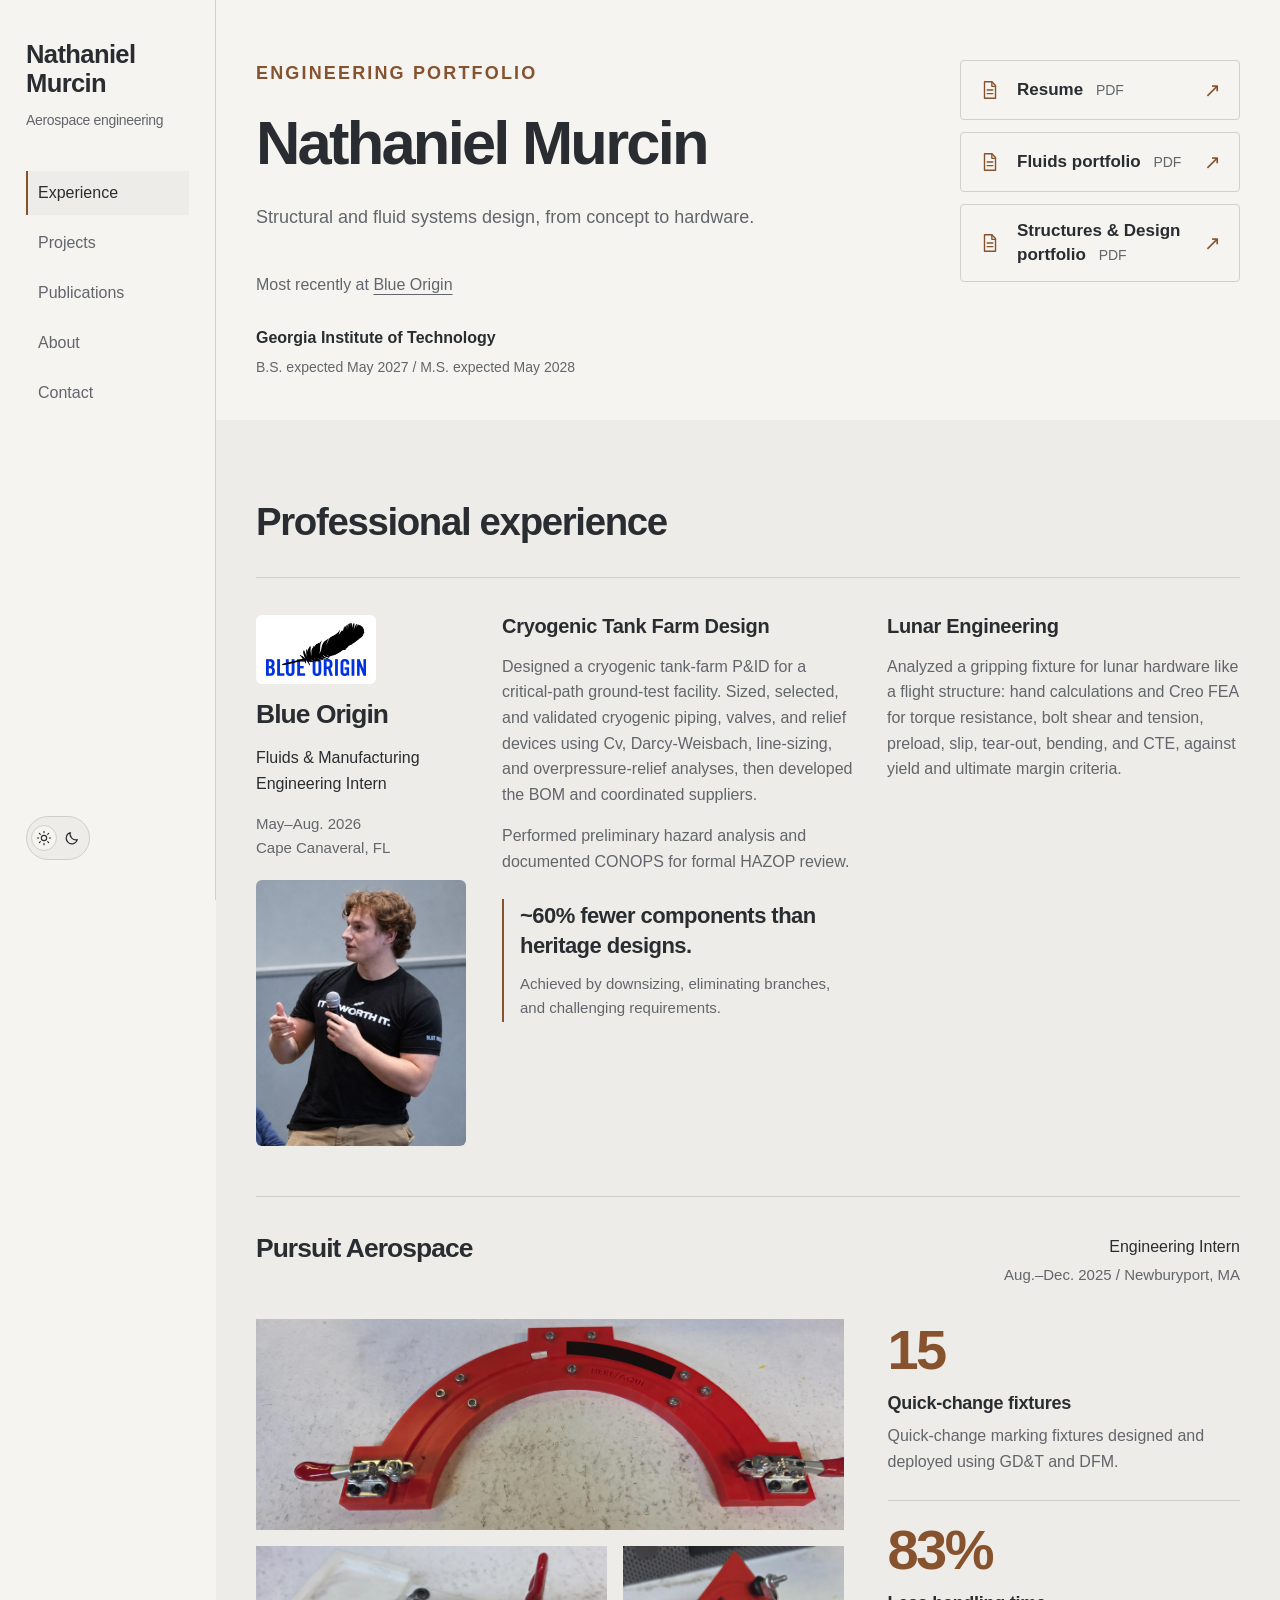
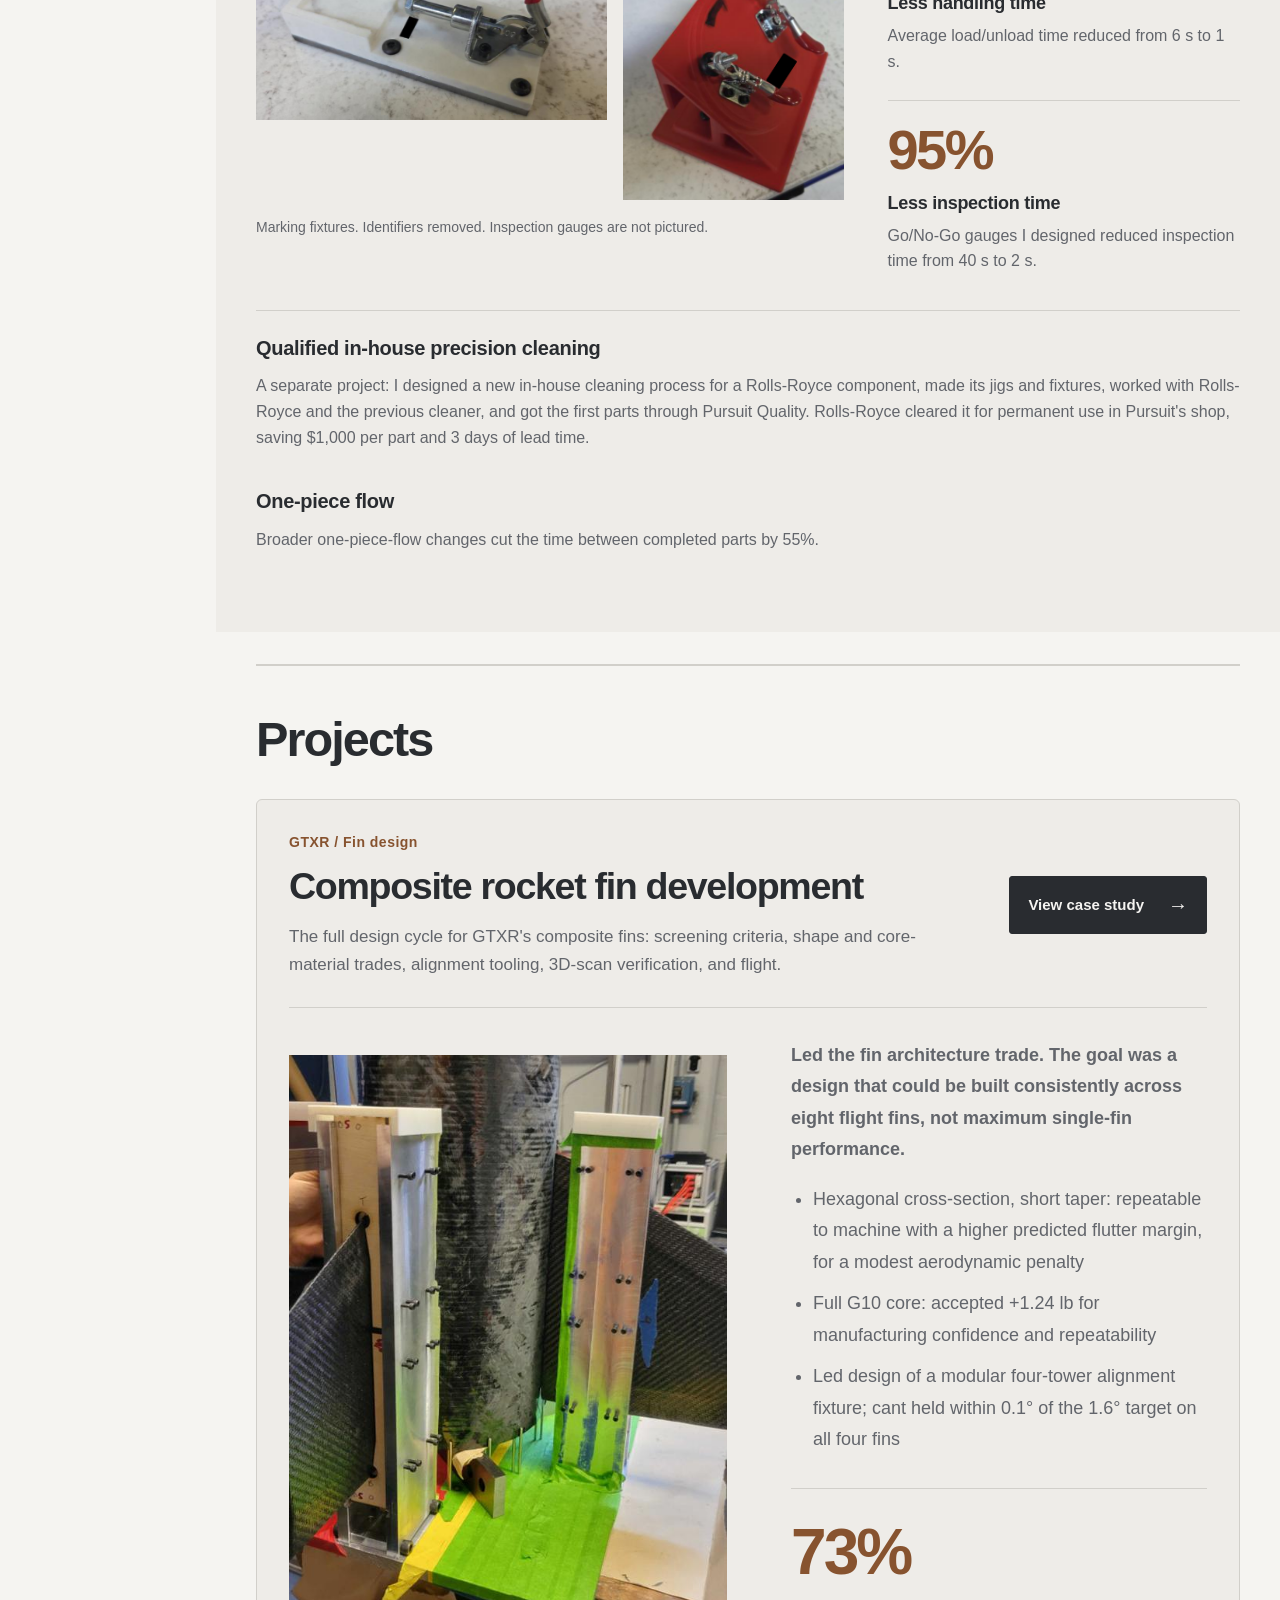
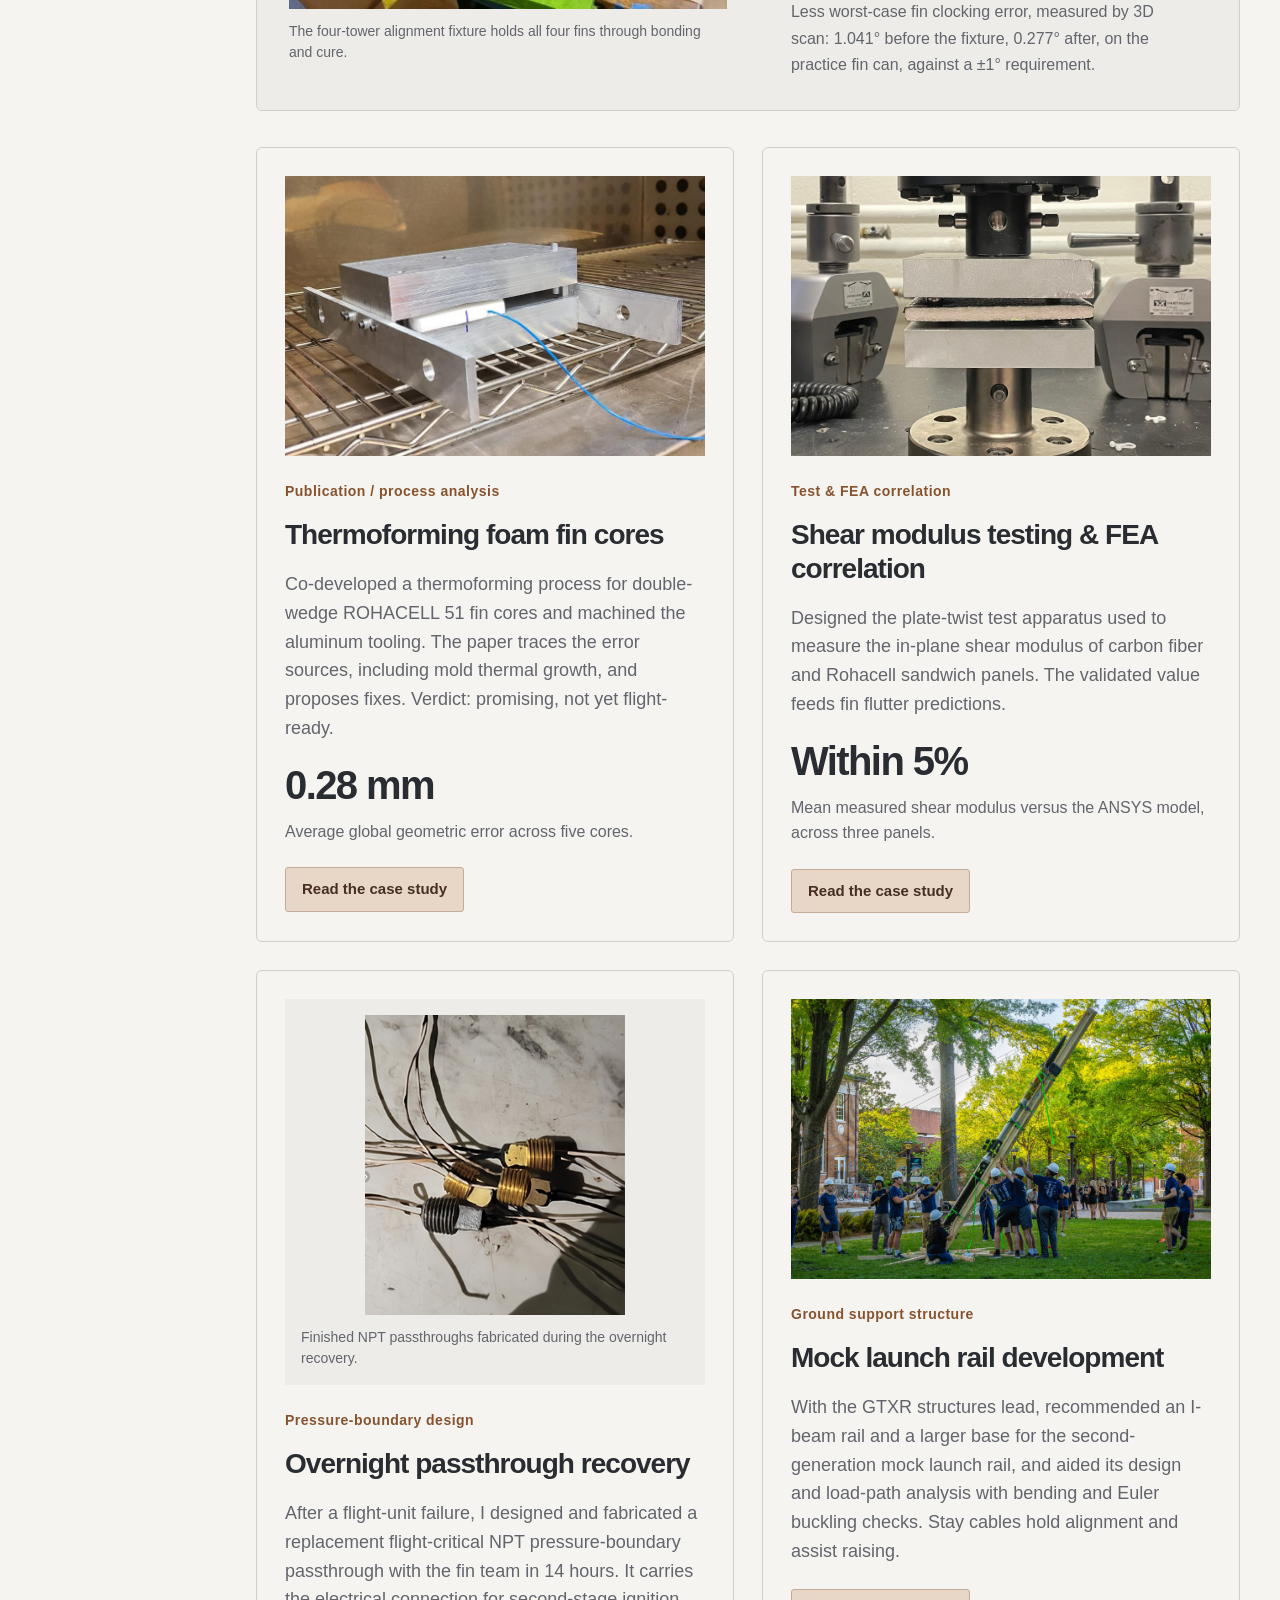
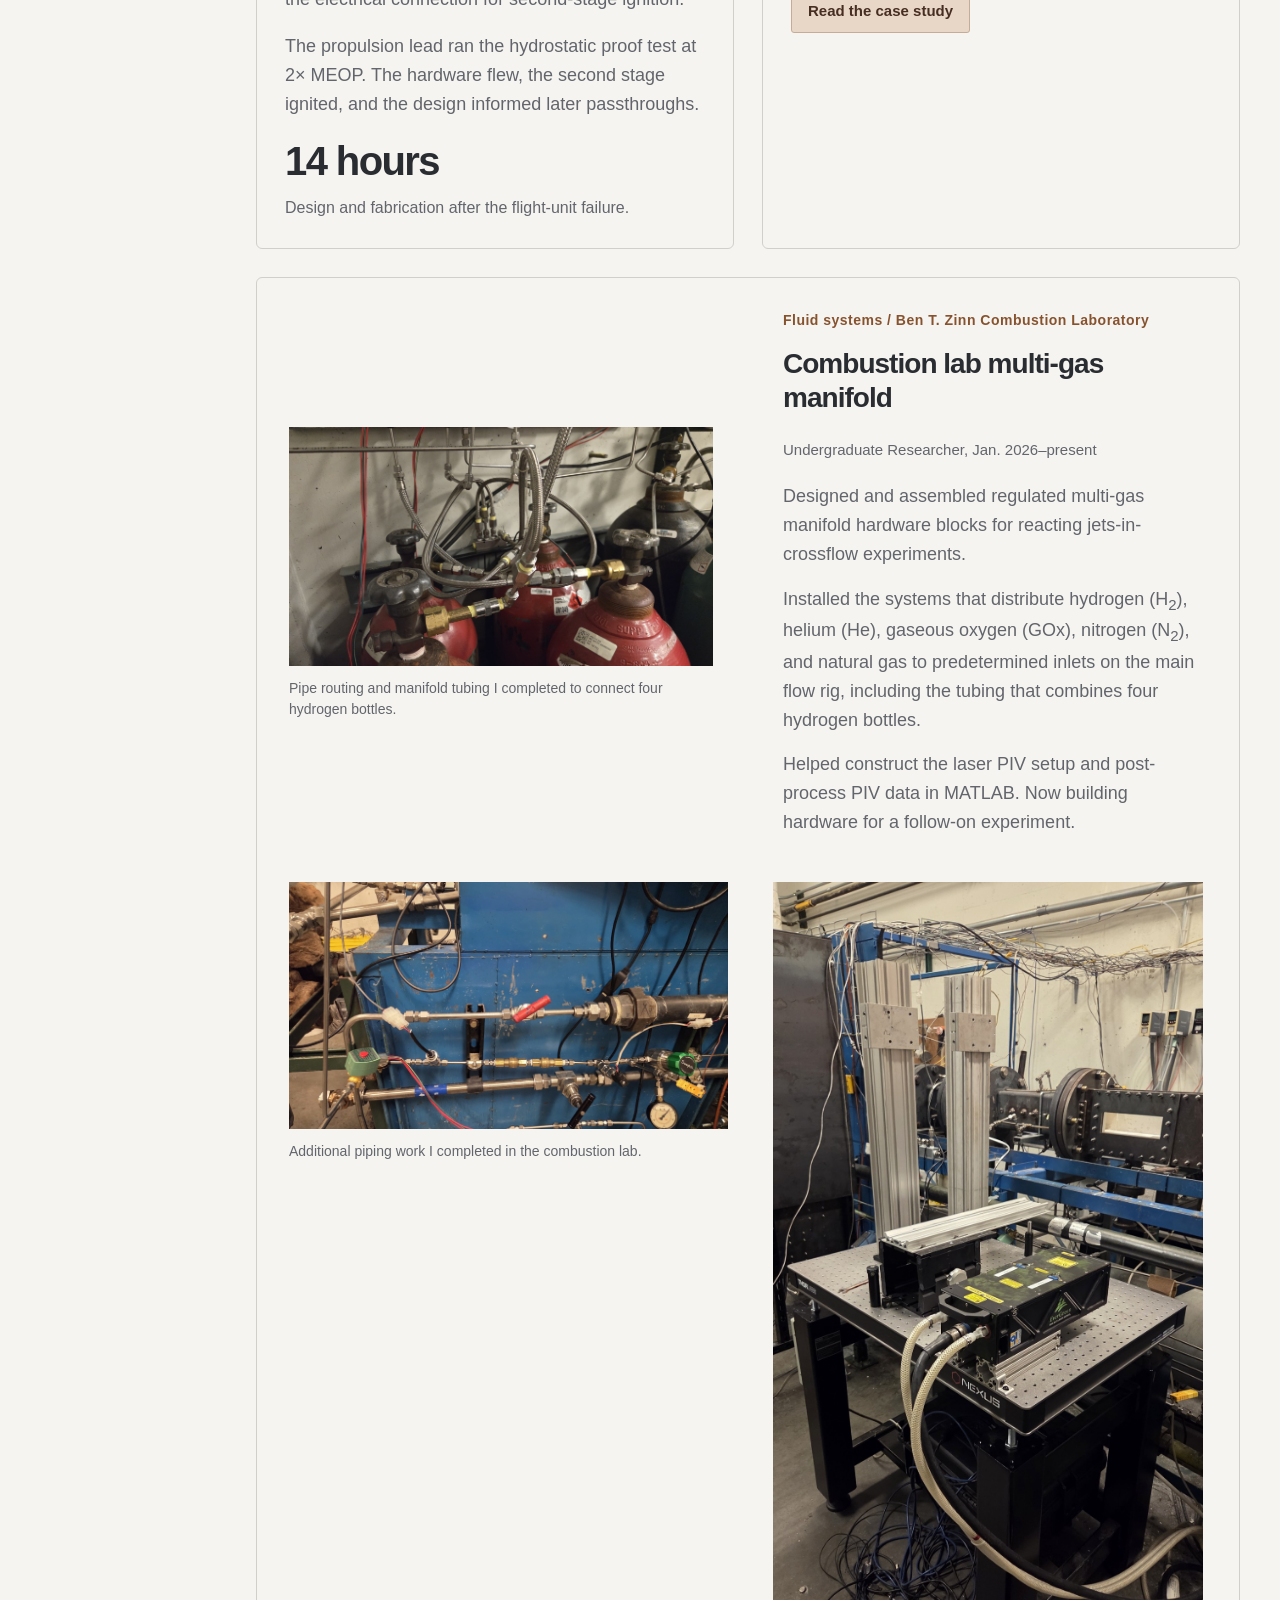
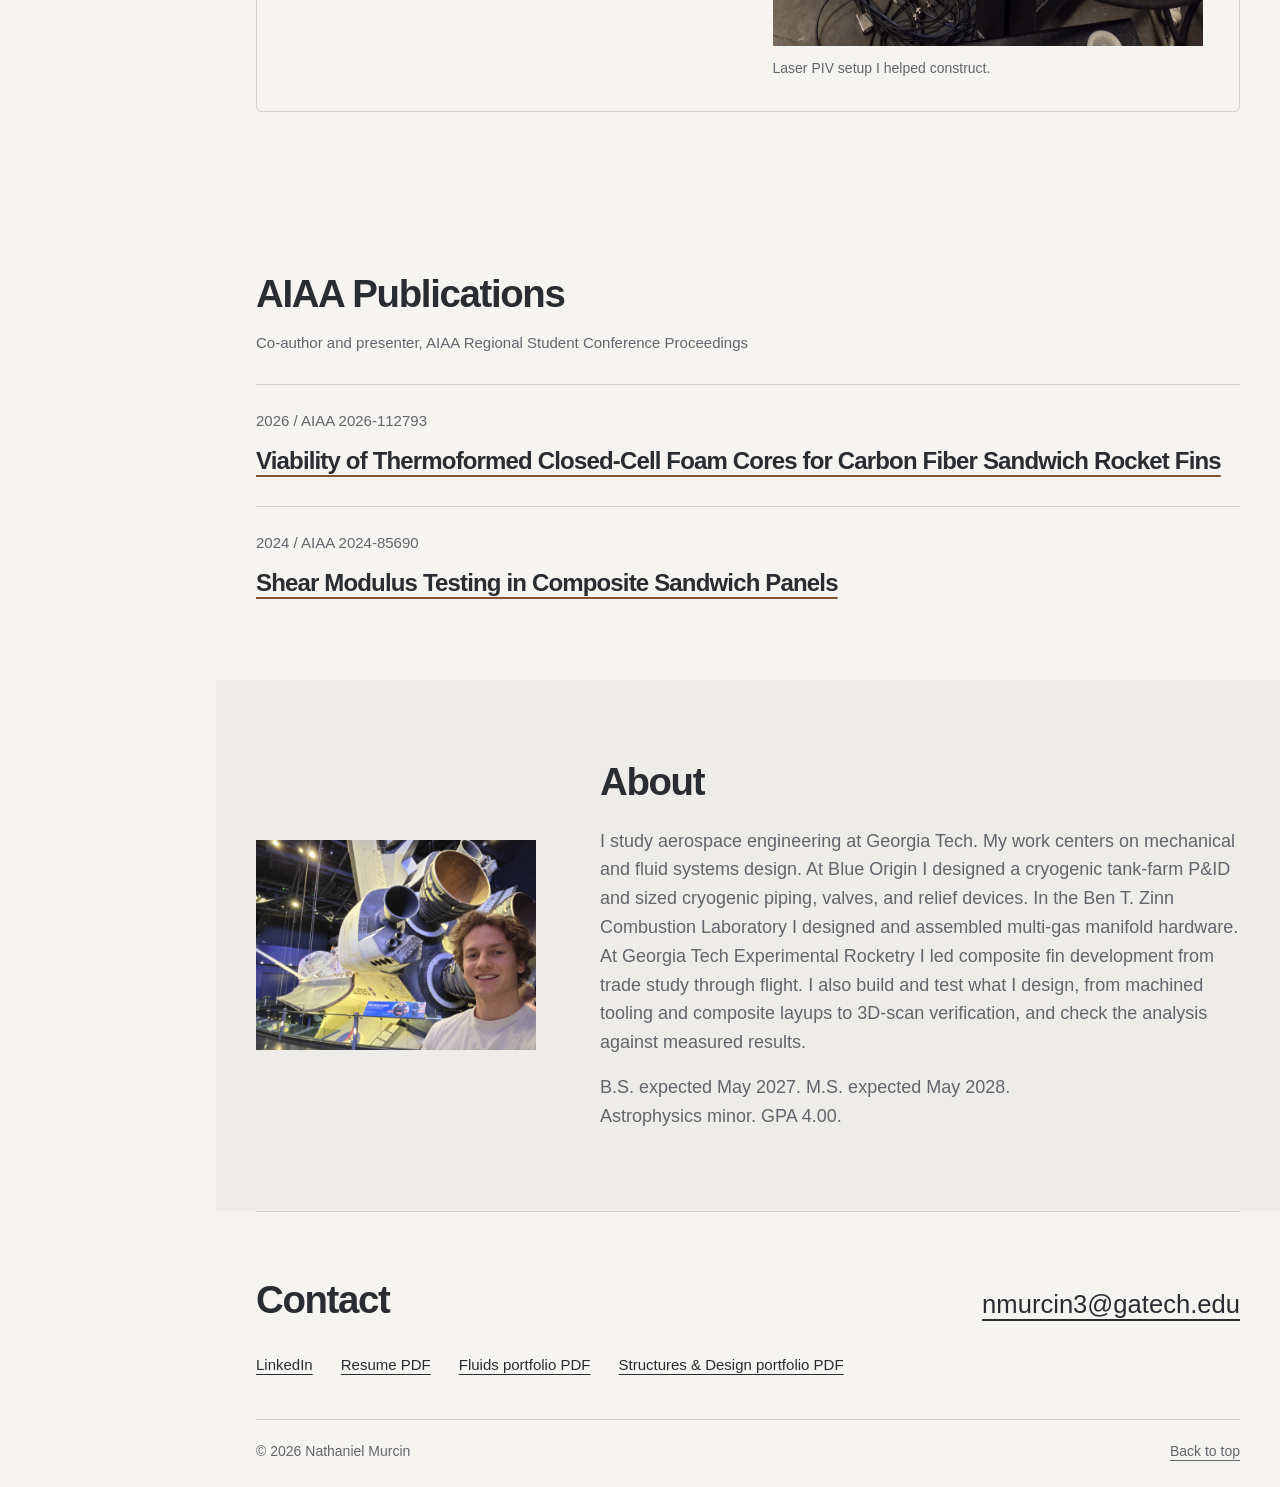
==== commit d70b7ad1: "Apply portfolio session handoff; add new PDFs and restore document links Replace the old portfolio P" ====
--- a/index.html
+++ b/index.html
@@ -14,15 +14,13 @@
 <script>try{document.documentElement.dataset.theme=localStorage.getItem('theme')||(matchMedia('(prefers-color-scheme: dark)').matches?'dark':'light')}catch(e){}document.documentElement.classList.add('js');</script>
 <script type="application/ld+json">{"@context":"https://schema.org","@type":"ProfilePage","mainEntity":{"@type":"Person","name":"Nathaniel Murcin","url":"https://nmurcin.github.io/","email":"mailto:nmurcin3@gatech.edu","jobTitle":"Aerospace Engineering Student","affiliation":{"@type":"CollegeOrUniversity","name":"Georgia Institute of Technology"},"knowsAbout":["Fluid systems","Mechanical design","Structural analysis","Flight hardware","Experimental testing","Composites manufacturing"],"sameAs":["https://www.linkedin.com/in/nathaniel-murcin/","https://github.com/nmurcin"]}}</script>
 </head><body data-base=""><a class="skip-link" href="#main">Skip to content</a><header class="site-header"><div class="wrap header-inner"><a class="brand" href="index.html#top"><span class="brand-name">Nathaniel Murcin</span><span class="brand-role">Aerospace engineering</span></a><nav id="navigation" aria-label="Main navigation"><a href="index.html#experience">Experience</a><a href="index.html#work">Projects</a><a href="index.html#publications">Publications</a><a href="index.html#about">About</a><a href="index.html#contact">Contact</a></nav><div class="nav-controls"><button id="menu-toggle" type="button" aria-controls="navigation" aria-expanded="false">Menu</button><button id="theme-toggle" class="theme-switch" type="button" role="switch" aria-checked="false" aria-label="Dark mode" title="Switch to dark mode"><span class="theme-thumb" aria-hidden="true"></span><svg class="theme-sun" viewBox="0 0 24 24" aria-hidden="true"><circle cx="12" cy="12" r="4"></circle><path d="M12 2v2m0 16v2M2 12h2m16 0h2M5 5l1.5 1.5m11 11L19 19M5 19l1.5-1.5m11-11L19 5"></path></svg><svg class="theme-moon" viewBox="0 0 24 24" aria-hidden="true"><path d="M20 14.5A8.5 8.5 0 0 1 9.5 4a8.5 8.5 0 1 0 10.5 10.5Z"></path></svg></button></div></div></header><main id="main">
-<section class="intro calling-card wrap" id="top"><div class="calling-title"><p class="eyebrow">Engineering portfolio</p><h1>Nathaniel Murcin</h1></div><!-- GO-LIVE: document buttons hidden until the new resume and portfolio PDFs are in. Uncomment to restore.
-<div class="document-actions" aria-label="PDF documents"><a class="document-button" href="resume.pdf" target="_blank" rel="noopener" aria-label="Open resume PDF in a new tab"><svg class="document-icon" viewBox="0 0 24 24" aria-hidden="true" focusable="false"><path d="M6 3h8l4 4v14H6Z"/><path d="M14 3v5h4M9 12h6M9 16h6"/></svg><span class="document-label">Resume <span class="document-format">PDF</span></span><span class="document-arrow" aria-hidden="true">&#8599;</span></a><a class="document-button" href="portfolio/Nathaniel_Murcin_Portfolio_Fluids.pdf" target="_blank" rel="noopener" aria-label="Open fluids portfolio PDF in a new tab"><svg class="document-icon" viewBox="0 0 24 24" aria-hidden="true" focusable="false"><path d="M6 3h8l4 4v14H6Z"/><path d="M14 3v5h4M9 12h6M9 16h6"/></svg><span class="document-label">Fluids portfolio <span class="document-format">PDF</span></span><span class="document-arrow" aria-hidden="true">&#8599;</span></a><a class="document-button" href="portfolio/Nathaniel_Murcin_Portfolio_Structures.pdf" target="_blank" rel="noopener" aria-label="Open structures and design portfolio PDF in a new tab"><svg class="document-icon" viewBox="0 0 24 24" aria-hidden="true" focusable="false"><path d="M6 3h8l4 4v14H6Z"/><path d="M14 3v5h4M9 12h6M9 16h6"/></svg><span class="document-label">Structures &amp; Design portfolio <span class="document-format">PDF</span></span><span class="document-arrow" aria-hidden="true">&#8599;</span></a></div>
---><p class="intro-summary">Structural and fluid systems design, from concept to hardware.</p><p class="intro-recent">Most recently at <a href="#blue-origin">Blue Origin</a></p><div class="calling-education"><p class="school">Georgia Institute of Technology</p><p>B.S. expected May 2027 / M.S. expected May 2028</p></div></section>
+<section class="intro calling-card wrap" id="top"><div class="calling-title"><p class="eyebrow">Engineering portfolio</p><h1>Nathaniel Murcin</h1></div><div class="document-actions" aria-label="PDF documents"><a class="document-button" href="resume.pdf" target="_blank" rel="noopener" aria-label="Open resume PDF in a new tab"><svg class="document-icon" viewBox="0 0 24 24" aria-hidden="true" focusable="false"><path d="M6 3h8l4 4v14H6Z"/><path d="M14 3v5h4M9 12h6M9 16h6"/></svg><span class="document-label">Resume <span class="document-format">PDF</span></span><span class="document-arrow" aria-hidden="true">&#8599;</span></a><a class="document-button" href="portfolio/Nathaniel_Murcin_Portfolio_Fluids.pdf" target="_blank" rel="noopener" aria-label="Open fluids portfolio PDF in a new tab"><svg class="document-icon" viewBox="0 0 24 24" aria-hidden="true" focusable="false"><path d="M6 3h8l4 4v14H6Z"/><path d="M14 3v5h4M9 12h6M9 16h6"/></svg><span class="document-label">Fluids portfolio <span class="document-format">PDF</span></span><span class="document-arrow" aria-hidden="true">&#8599;</span></a><a class="document-button" href="portfolio/Nathaniel_Murcin_Portfolio_Structures.pdf" target="_blank" rel="noopener" aria-label="Open structures and design portfolio PDF in a new tab"><svg class="document-icon" viewBox="0 0 24 24" aria-hidden="true" focusable="false"><path d="M6 3h8l4 4v14H6Z"/><path d="M14 3v5h4M9 12h6M9 16h6"/></svg><span class="document-label">Structures &amp; Design portfolio <span class="document-format">PDF</span></span><span class="document-arrow" aria-hidden="true">&#8599;</span></a></div><p class="intro-summary">Structural and fluid systems design, from concept to hardware.</p><p class="intro-recent">Most recently at <a href="#blue-origin">Blue Origin</a></p><div class="calling-education"><p class="school">Georgia Institute of Technology</p><p>B.S. expected May 2027 / M.S. expected May 2028</p></div></section>
 
-<section class="experience-section" id="experience"><div class="wrap section"><div class="section-heading"><h2>Professional experience</h2></div><article class="experience" id="blue-origin"><div class="experience-label"><h3>Blue Origin</h3><p>Fluids &amp; Manufacturing Engineering Intern</p><p class="metadata">May&#8211;Aug. 2026<br>Cape Canaveral, FL</p><figure class="blue-photo"><img src="assets/experience/blue-origin-speaking.jpg" width="600" height="760" alt="Nathaniel Murcin speaking into a microphone, wearing a Blue Origin shirt" loading="eager" decoding="async"></figure></div><div class="experience-content"><div><h4>Cryogenic Tank Farm Design</h4><p>Designed a cryogenic tank-farm P&amp;ID for a critical-path ground-test facility. Sized, selected, and validated cryogenic piping, valves, and relief devices using Cv, Darcy-Weisbach, line-sizing, and overpressure-relief analyses, then developed the BOM and coordinated suppliers.</p><p>Performed preliminary hazard analysis and documented CONOPS for formal HAZOP review.</p><div class="blue-impact"><strong>~60% fewer components than heritage designs.</strong><p>Achieved by downsizing, eliminating branches, and challenging requirements.</p></div></div><div><h4>Lunar Engineering</h4><p>Analyzed a gripping fixture for lunar hardware like a flight structure: hand calculations and Creo FEA for torque resistance, bolt shear and tension, preload, slip, tear-out, bending, and CTE, against yield and ultimate margin criteria.</p></div></div></article>
-<article class="experience pursuit" id="pursuit"><div class="experience-label pursuit-header"><h3>Pursuit Aerospace</h3><p>Engineering Intern</p><p class="metadata">Aug.&#8211;Dec. 2025 / Newburyport, MA</p></div><div class="pursuit-layout"><div class="media-group pursuit-collage"><figure class="pursuit-wide"><a class="image-link" href="assets/projects/pursuit/portfolio-20261008/fixture-1.png"><img src="assets/projects/pursuit/portfolio-20261008/fixture-1.png" width="1325" height="475" alt="Curved quick-change marking fixture with toggle clamps; identifier removed" loading="lazy"></a></figure><figure><a class="image-link" href="assets/projects/pursuit/portfolio-20261008/fixture-2.png"><img src="assets/projects/pursuit/portfolio-20261008/fixture-2.png" width="827" height="410" alt="White quick-change marking fixture with locating pocket and toggle clamp; identifier removed" loading="lazy"></a></figure><figure><a class="image-link" href="assets/projects/pursuit/portfolio-20261008/fixture-3.png"><img src="assets/projects/pursuit/portfolio-20261008/fixture-3.png" width="467" height="539" alt="Red marking fixture with multiple toggle clamps; identifier removed" loading="lazy"></a></figure><p class="pursuit-caption">Marking fixtures. Identifiers removed. Inspection gauges are not pictured.</p></div><div class="pursuit-metrics"><div><strong>15</strong><h4>Quick-change fixtures</h4><p>Quick-change marking fixtures designed and deployed using GD&amp;T and DFM.</p></div><div><strong>83%</strong><h4>Less handling time</h4><p>Average load/unload time reduced from 6 s to 1 s.</p></div><div><strong>95%</strong><h4>Less inspection time</h4><p>Go/No-Go gauges I designed reduced inspection time from 40 s to 2 s.</p></div></div></div><div class="pursuit-additional"><div><h4>Qualified in-house precision cleaning</h4><p>Developed an in-house precision cleaning process for a Rolls-Royce component, qualified by Rolls-Royce and Pursuit Quality, cutting lead time by 3 days and saving $1,000 per part in outsourced cleaning and shipping.</p></div><div><h4>One-piece flow</h4><p>Broader one-piece-flow changes cut the time between completed parts by 55%.</p></div></div></article></div></section>
+<section class="experience-section" id="experience"><div class="wrap section"><div class="section-heading"><h2>Professional experience</h2></div><article class="experience" id="blue-origin"><div class="experience-label"><img class="blue-logo" src="assets/experience/blue-origin-logo.png" width="400" height="210" alt="Blue Origin logo"><h3>Blue Origin</h3><p>Fluids &amp; Manufacturing Engineering Intern</p><p class="metadata">May&#8211;Aug. 2026<br>Cape Canaveral, FL</p><figure class="blue-photo"><img src="assets/experience/blue-origin-speaking.jpg" width="600" height="760" alt="Nathaniel Murcin speaking into a microphone, wearing a Blue Origin shirt" loading="eager" decoding="async"></figure></div><div class="experience-content"><div><h4>Cryogenic Tank Farm Design</h4><p>Designed a cryogenic tank-farm P&amp;ID for a critical-path ground-test facility. Sized, selected, and validated cryogenic piping, valves, and relief devices using Cv, Darcy-Weisbach, line-sizing, and overpressure-relief analyses, then developed the BOM and coordinated suppliers.</p><p>Performed preliminary hazard analysis and documented CONOPS for formal HAZOP review.</p><div class="blue-impact"><strong>~60% fewer components than heritage designs.</strong><p>Achieved by downsizing, eliminating branches, and challenging requirements.</p></div></div><div><h4>Lunar Engineering</h4><p>Analyzed a gripping fixture for lunar hardware like a flight structure: hand calculations and Creo FEA for torque resistance, bolt shear and tension, preload, slip, tear-out, bending, and CTE, against yield and ultimate margin criteria.</p></div></div></article>
+<article class="experience pursuit" id="pursuit"><div class="experience-label pursuit-header"><h3>Pursuit Aerospace</h3><p>Engineering Intern</p><p class="metadata">Aug.&#8211;Dec. 2025 / Newburyport, MA</p></div><div class="pursuit-layout"><div class="media-group pursuit-collage"><figure class="pursuit-wide"><a class="image-link" href="assets/projects/pursuit/portfolio-20261008/fixture-1.png"><img src="assets/projects/pursuit/portfolio-20261008/fixture-1.png" width="1325" height="475" alt="Curved quick-change marking fixture with toggle clamps; identifier removed" loading="lazy"></a></figure><figure><a class="image-link" href="assets/projects/pursuit/portfolio-20261008/fixture-2.png"><img src="assets/projects/pursuit/portfolio-20261008/fixture-2.png" width="827" height="410" alt="White quick-change marking fixture with locating pocket and toggle clamp; identifier removed" loading="lazy"></a></figure><figure><a class="image-link" href="assets/projects/pursuit/portfolio-20261008/fixture-3.png"><img src="assets/projects/pursuit/portfolio-20261008/fixture-3.png" width="467" height="539" alt="Red marking fixture with multiple toggle clamps; identifier removed" loading="lazy"></a></figure><p class="pursuit-caption">Marking fixtures. Identifiers removed. Inspection gauges are not pictured.</p></div><div class="pursuit-metrics"><div><strong>15</strong><h4>Quick-change fixtures</h4><p>Quick-change marking fixtures designed and deployed using GD&amp;T and DFM.</p></div><div><strong>83%</strong><h4>Less handling time</h4><p>Average load/unload time reduced from 6 s to 1 s.</p></div><div><strong>95%</strong><h4>Less inspection time</h4><p>Go/No-Go gauges I designed reduced inspection time from 40 s to 2 s.</p></div></div></div><div class="pursuit-additional"><div><h4>Qualified in-house precision cleaning</h4><p>A separate project: I designed a new in-house cleaning process for a Rolls-Royce component, made its jigs and fixtures, worked with Rolls-Royce and the previous cleaner, and got the first parts through Pursuit Quality. Rolls-Royce cleared it for permanent use in Pursuit's shop, saving $1,000 per part and 3 days of lead time.</p></div><div><h4>One-piece flow</h4><p>Broader one-piece-flow changes cut the time between completed parts by 55%.</p></div></div></article></div></section>
 <section class="work-section wrap" id="work"><span id="gtxr" class="anchor"></span><div class="section-heading"><h2>Projects</h2></div>
 
-<article class="featured-project" id="fin-development"><span id="alignment" class="anchor"></span><div class="featured-heading"><div class="featured-heading-copy"><p class="eyebrow">GTXR / Fin design</p><h3><a href="projects/fin-development/">Composite rocket fin development</a></h3><p class="project-purpose">The full design cycle for GTXR's composite fins: screening criteria, shape and core-material trades, alignment tooling, 3D-scan verification, and flight.</p></div><a class="case-entry" href="projects/fin-development/"><span>View case study</span><span aria-hidden="true">&#8594;</span></a></div><div class="featured-body"><div class="media-group"><figure class="feature-image"><a class="image-link" href="assets/projects/alignment-jig/on-airframe.jpg"><img src="assets/projects/alignment-jig/on-airframe.jpg" width="564" height="713" alt="Four-tower fin alignment fixture installed on a rocket airframe" loading="eager" decoding="async"></a><figcaption>The four-tower alignment fixture holds all four fins through bonding and cure.</figcaption></figure></div><div class="feature-copy"><p class="contribution-lead">Led the fin architecture trade. The goal was a design that could be built consistently across eight flight fins, not maximum single-fin performance.</p><ul class="contribution-list"><li>Hexagonal cross-section, short taper: repeatable to machine with a higher predicted flutter margin, for a modest aerodynamic penalty</li><li>Full G10 core: accepted +1.24 lb for manufacturing confidence and repeatability</li><li>Led design of a modular four-tower alignment fixture; cant held within 0.1&#176; of the 1.6&#176; target on all four fins</li></ul><div class="project-result"><strong>73%</strong><p>Less worst-case fin clocking error, measured by 3D scan: 1.041&#176; before the fixture, 0.277&#176; after, against a &#177;1&#176; requirement.</p></div></div></div></article>
+<article class="featured-project" id="fin-development"><span id="alignment" class="anchor"></span><div class="featured-heading"><div class="featured-heading-copy"><p class="eyebrow">GTXR / Fin design</p><h3><a href="projects/fin-development/">Composite rocket fin development</a></h3><p class="project-purpose">The full design cycle for GTXR's composite fins: screening criteria, shape and core-material trades, alignment tooling, 3D-scan verification, and flight.</p></div><a class="case-entry" href="projects/fin-development/"><span>View case study</span><span aria-hidden="true">&#8594;</span></a></div><div class="featured-body"><div class="media-group"><figure class="feature-image"><a class="image-link" href="assets/projects/alignment-jig/on-airframe.jpg"><img src="assets/projects/alignment-jig/on-airframe.jpg" width="564" height="713" alt="Four-tower fin alignment fixture installed on a rocket airframe" loading="eager" decoding="async"></a><figcaption>The four-tower alignment fixture holds all four fins through bonding and cure.</figcaption></figure></div><div class="feature-copy"><p class="contribution-lead">Led the fin architecture trade. The goal was a design that could be built consistently across eight flight fins, not maximum single-fin performance.</p><ul class="contribution-list"><li>Hexagonal cross-section, short taper: repeatable to machine with a higher predicted flutter margin, for a modest aerodynamic penalty</li><li>Full G10 core: accepted +1.24 lb for manufacturing confidence and repeatability</li><li>Led design of a modular four-tower alignment fixture; cant held within 0.1&#176; of the 1.6&#176; target on all four fins</li></ul><div class="project-result"><strong>73%</strong><p>Less worst-case fin clocking error, measured by 3D scan: 1.041&#176; before the fixture, 0.277&#176; after, on the practice fin can, against a &#177;1&#176; requirement.</p></div></div></div></article>
 
 <div class="project-pair project-grid">
 <article id="fins"><a class="project-preview" href="projects/fins/"><img src="assets/projects/fins/thermoforming/heated-mold.png" width="950" height="570" alt="Heated aluminum mold assembly for PMI foam cores" loading="lazy"></a><p class="eyebrow">Publication / process analysis</p><h3><a href="projects/fins/">Thermoforming foam fin cores</a></h3><p>Co-developed a thermoforming process for double-wedge ROHACELL 51 fin cores and machined the aluminum tooling. The paper traces the error sources, including mold thermal growth, and proposes fixes. Verdict: promising, not yet flight-ready.</p><p class="inline-result"><strong>0.28 mm</strong><span>Average global geometric error across five cores.</span></p><a class="read-link" href="projects/fins/">Read the case study</a></article>
@@ -39,4 +37,4 @@
 <section class="wrap section publications" id="publications"><h2>AIAA Publications</h2><p class="metadata">Co-author and presenter, AIAA Regional Student Conference Proceedings</p><div><p>2026 / AIAA 2026-112793</p><h3><a href="https://region2.aiaastudentconference.org/collection/2026/manuscripts/112793.pdf">Viability of Thermoformed Closed-Cell Foam Cores for Carbon Fiber Sandwich Rocket Fins</a></h3></div><div><p>2024 / AIAA 2024-85690</p><h3><a href="https://arc.aiaa.org/doi/10.2514/6.2024-85690">Shear Modulus Testing in Composite Sandwich Panels</a></h3></div></section>
 
 <section class="about-section" id="about"><span class="anchor" id="profile"></span><div class="wrap section about-grid"><figure><img src="assets/profile/nathaniel-at-atlantis.jpg" width="1382" height="1036" alt="Nathaniel Murcin visiting the Space Shuttle Atlantis exhibit" loading="lazy"></figure><div><h2>About</h2><p>I study aerospace engineering at Georgia Tech. My work centers on mechanical and fluid systems design. At Blue Origin I designed a cryogenic tank-farm P&amp;ID and sized cryogenic piping, valves, and relief devices. In the Ben T. Zinn Combustion Laboratory I designed and assembled multi-gas manifold hardware. At Georgia Tech Experimental Rocketry I led composite fin development from trade study through flight. I also build and test what I design, from machined tooling and composite layups to 3D-scan verification, and check the analysis against measured results.</p><p>B.S. expected May 2027. M.S. expected May 2028.<br>Astrophysics minor. GPA 4.00.</p></div></div></section></main>
-<footer class="site-footer wrap" id="contact"><div><h2>Contact</h2><a class="email" href="mailto:nmurcin3@gatech.edu">nmurcin3@gatech.edu</a></div><div class="footer-links"><a href="https://www.linkedin.com/in/nathaniel-murcin/">LinkedIn</a><!-- GO-LIVE: PDF links hidden until the new resume and portfolios are in. <a href="resume.pdf" target="_blank" rel="noopener">Resume PDF</a><a href="portfolio/Nathaniel_Murcin_Portfolio_Fluids.pdf" target="_blank" rel="noopener">Fluids portfolio PDF</a><a href="portfolio/Nathaniel_Murcin_Portfolio_Structures.pdf" target="_blank" rel="noopener">Structures &amp; Design portfolio PDF</a> --></div><div class="footer-bottom"><p>&copy; <span id="year">2026</span> Nathaniel Murcin</p><a href="#top">Back to top</a></div></footer><dialog id="lightbox" aria-labelledby="lightbox-caption"><div class="lightbox-top"><span id="lightbox-count"></span><button id="lightbox-close" type="button">Close</button></div><img id="lightbox-image" alt=""><div class="lightbox-bottom"><button id="lightbox-prev" type="button">Previous</button><p id="lightbox-caption"></p><button id="lightbox-next" type="button">Next</button></div></dialog><script src="assets/project-media.js"></script><script src="script.js"></script></body></html>
+<footer class="site-footer wrap" id="contact"><div><h2>Contact</h2><a class="email" href="mailto:nmurcin3@gatech.edu">nmurcin3@gatech.edu</a></div><div class="footer-links"><a href="https://www.linkedin.com/in/nathaniel-murcin/">LinkedIn</a><a href="resume.pdf" target="_blank" rel="noopener">Resume PDF</a><a href="portfolio/Nathaniel_Murcin_Portfolio_Fluids.pdf" target="_blank" rel="noopener">Fluids portfolio PDF</a><a href="portfolio/Nathaniel_Murcin_Portfolio_Structures.pdf" target="_blank" rel="noopener">Structures &amp; Design portfolio PDF</a></div><div class="footer-bottom"><p>&copy; <span id="year">2026</span> Nathaniel Murcin</p><a href="#top">Back to top</a></div></footer><dialog id="lightbox" aria-labelledby="lightbox-caption"><div class="lightbox-top"><span id="lightbox-count"></span><button id="lightbox-close" type="button">Close</button></div><img id="lightbox-image" alt=""><div class="lightbox-bottom"><button id="lightbox-prev" type="button">Previous</button><p id="lightbox-caption"></p><button id="lightbox-next" type="button">Next</button></div></dialog><script src="assets/project-media.js"></script><script src="script.js"></script></body></html>
--- a/styles.css
+++ b/styles.css
@@ -245,3 +245,4 @@
 .blue-photo{margin-top:20px}
 .blue-photo img{display:block;width:100%;height:auto;border-radius:6px}
 @media(max-width:720px){.blue-photo{max-width:260px}}
+.blue-logo{display:block;width:120px;height:auto;background:#fff;padding:8px 10px;border-radius:6px;margin-bottom:16px}
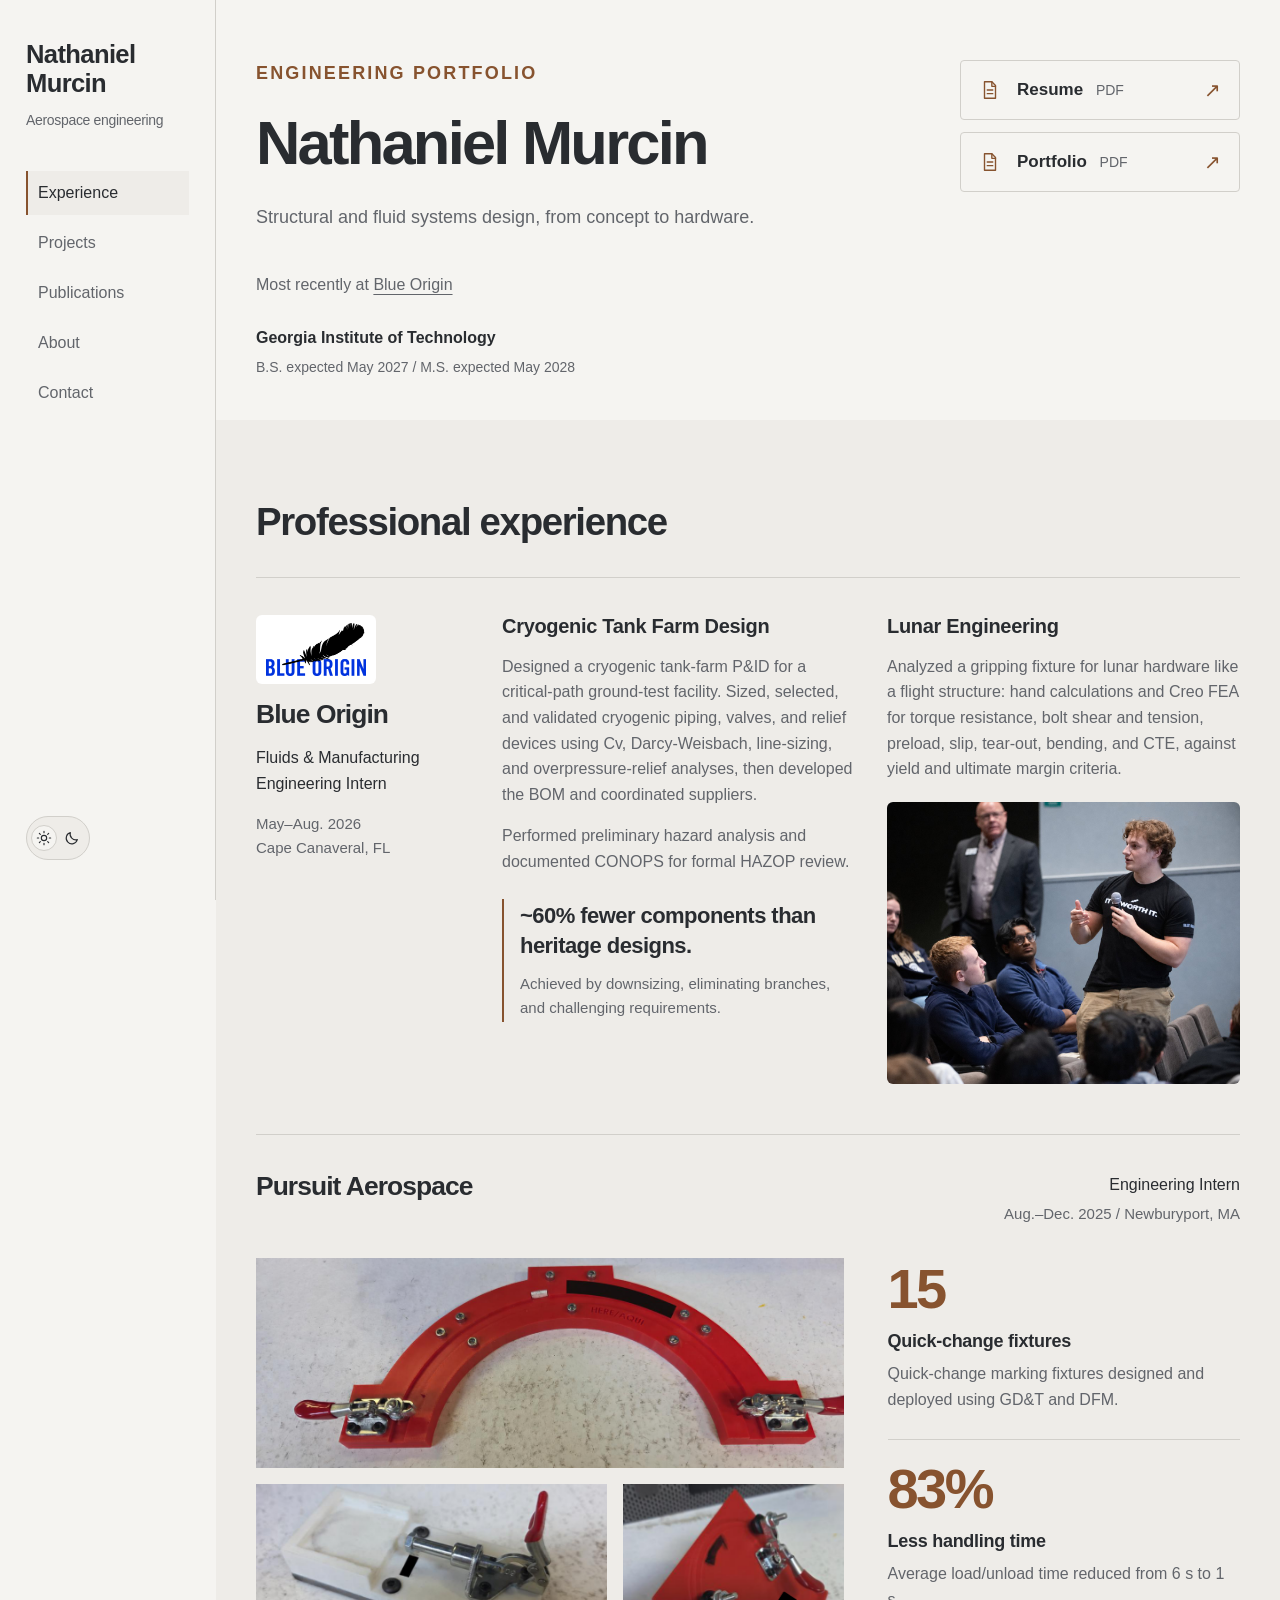
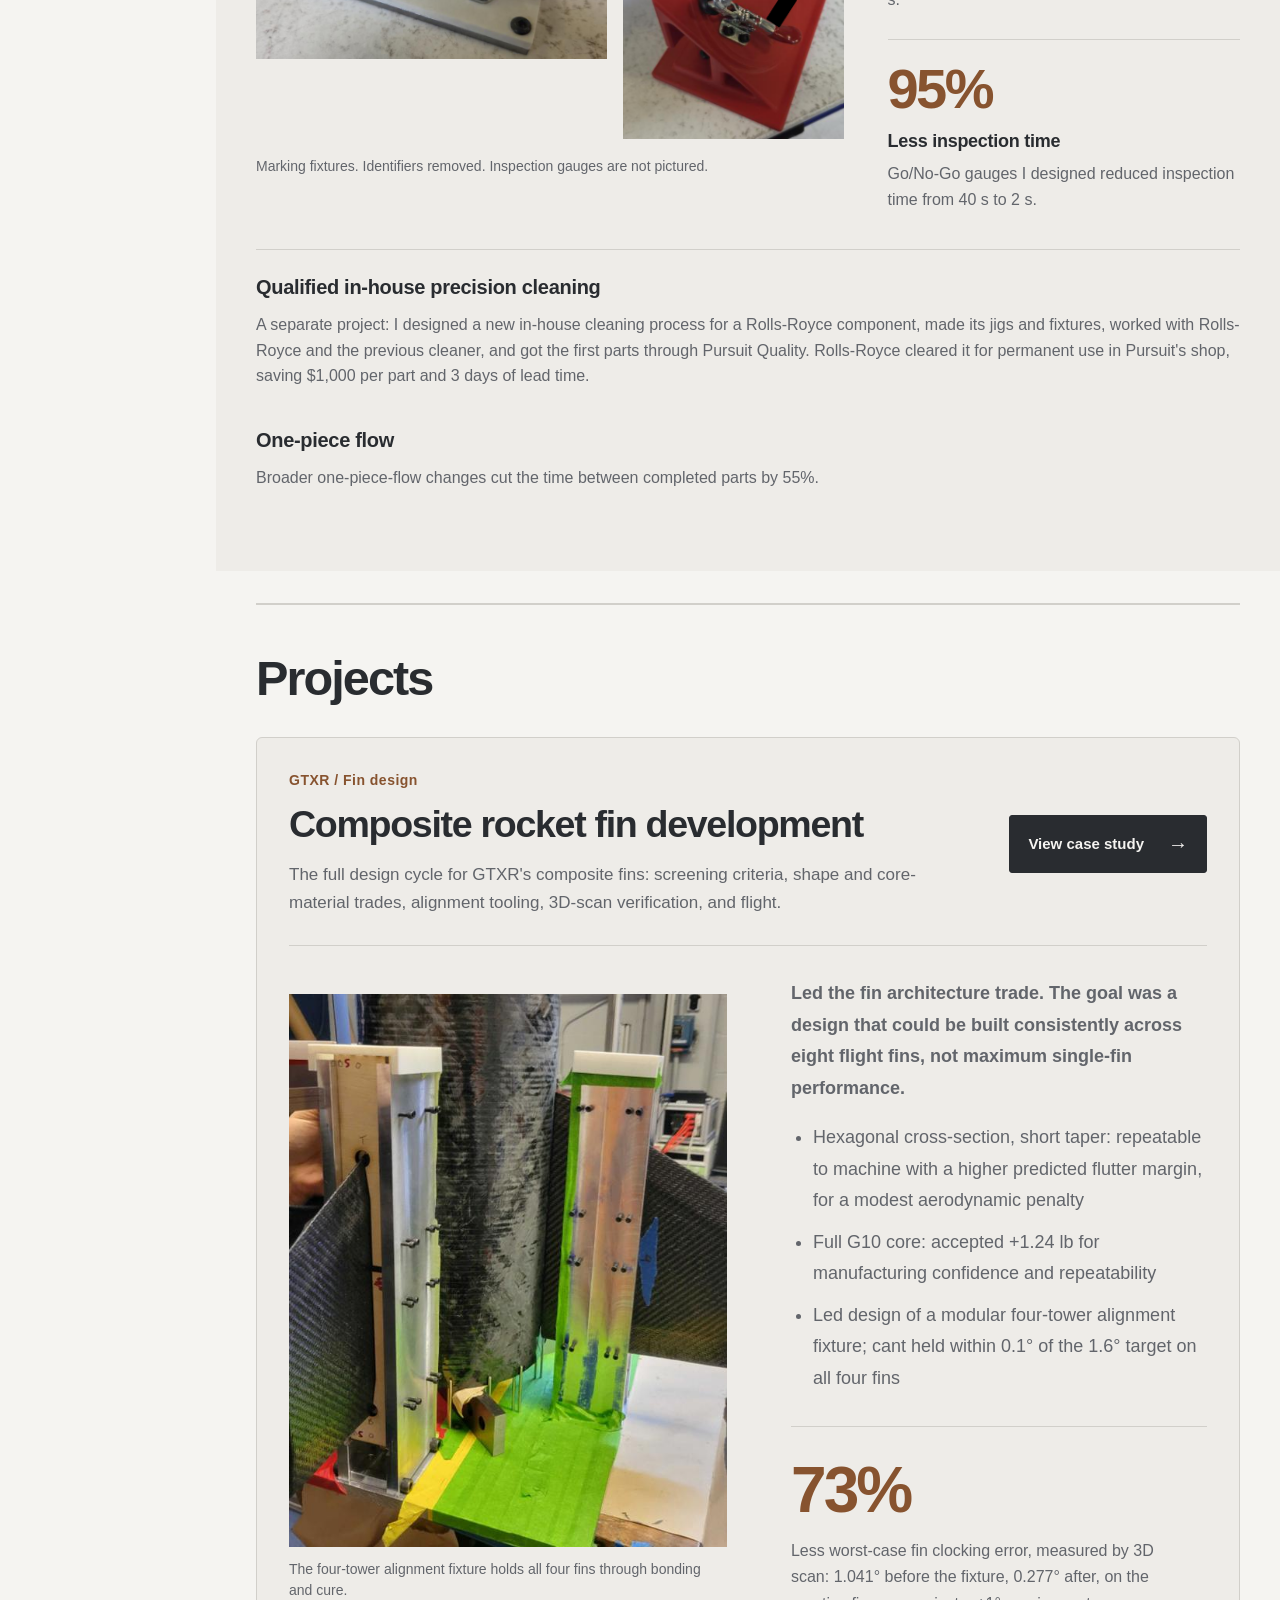
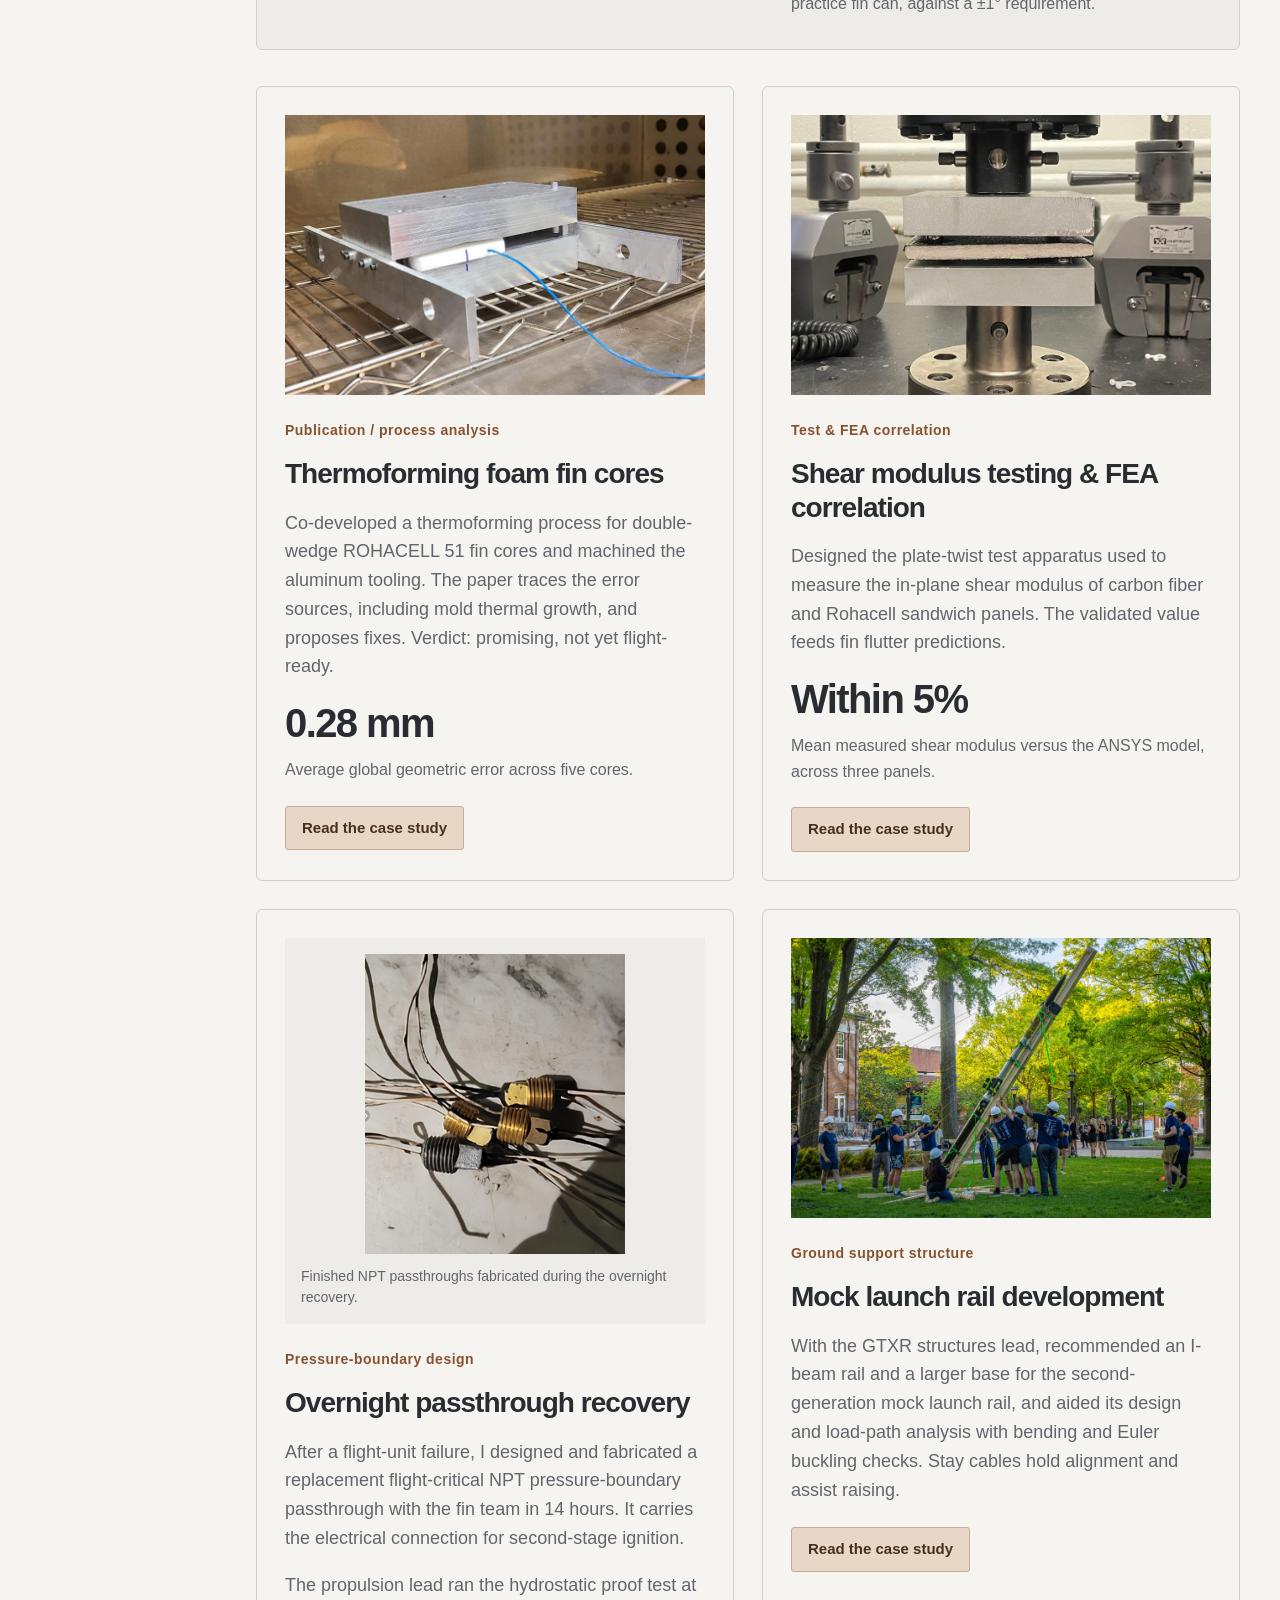
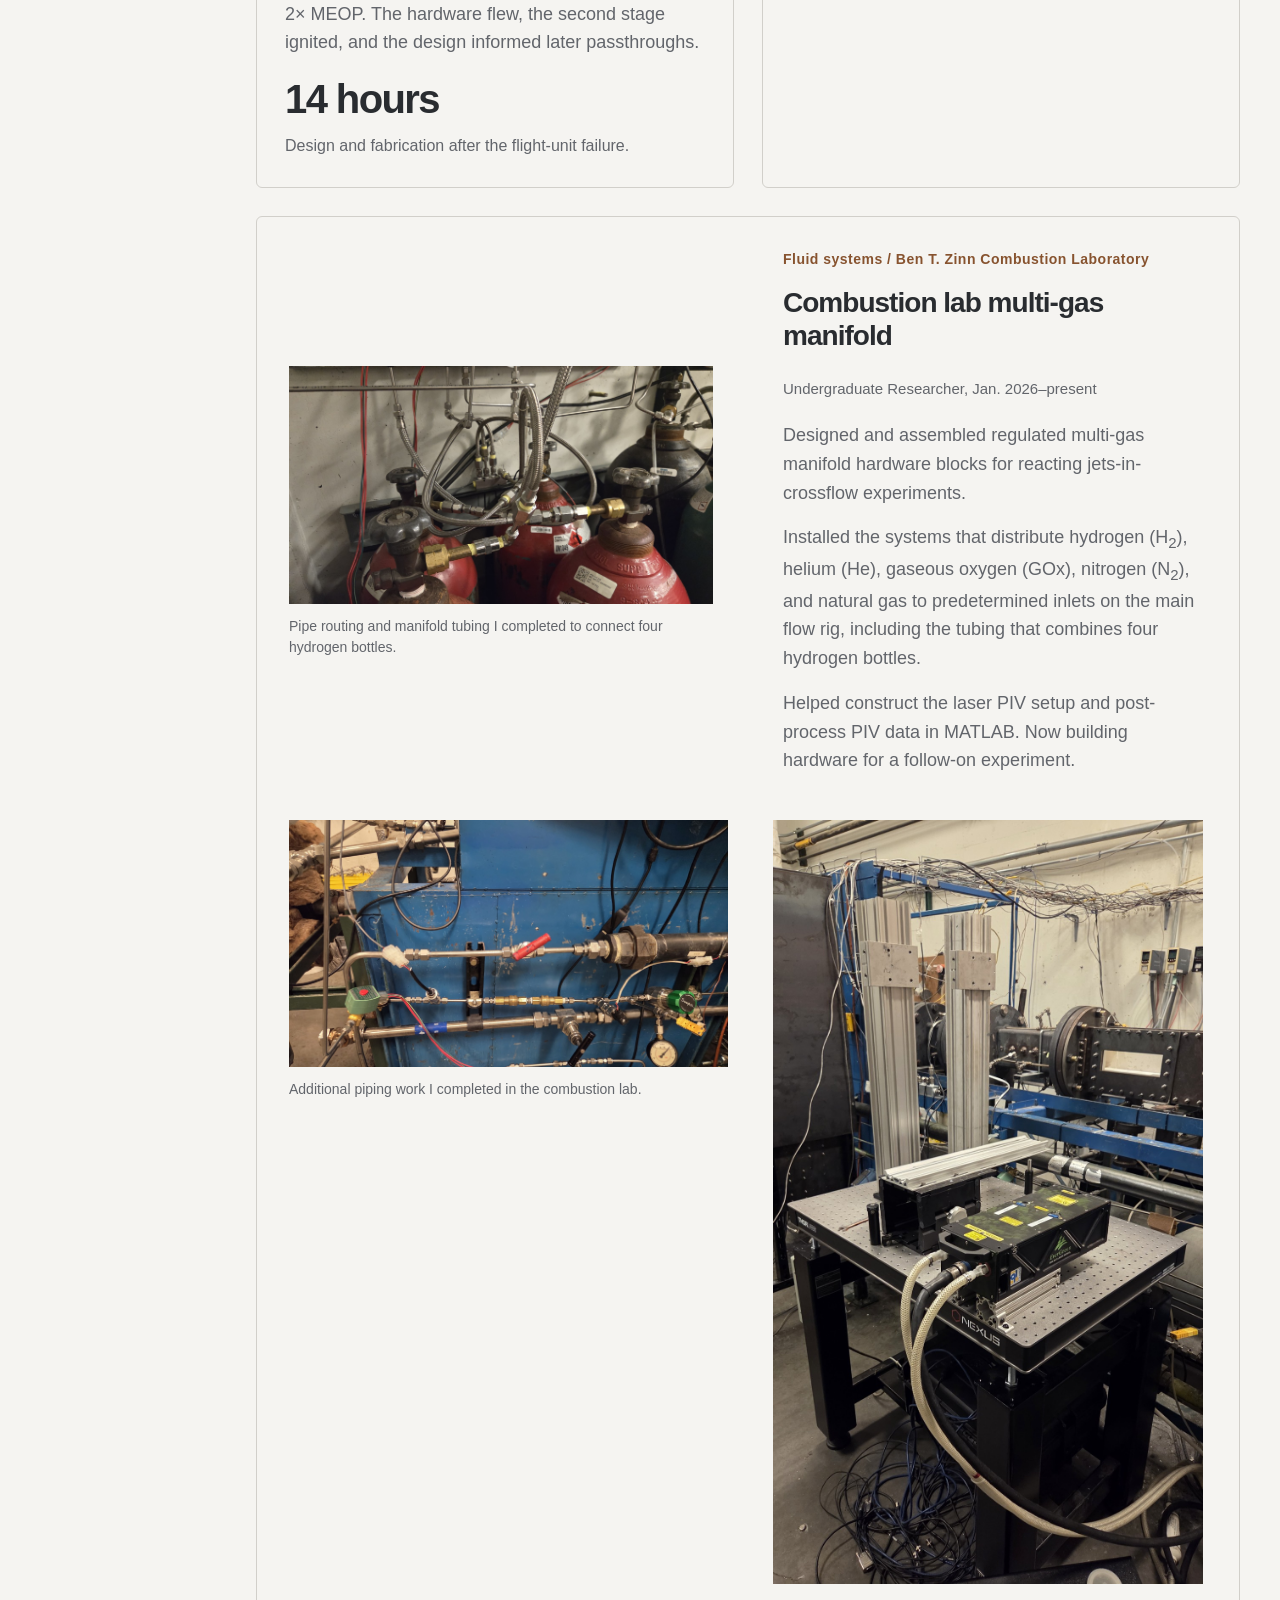
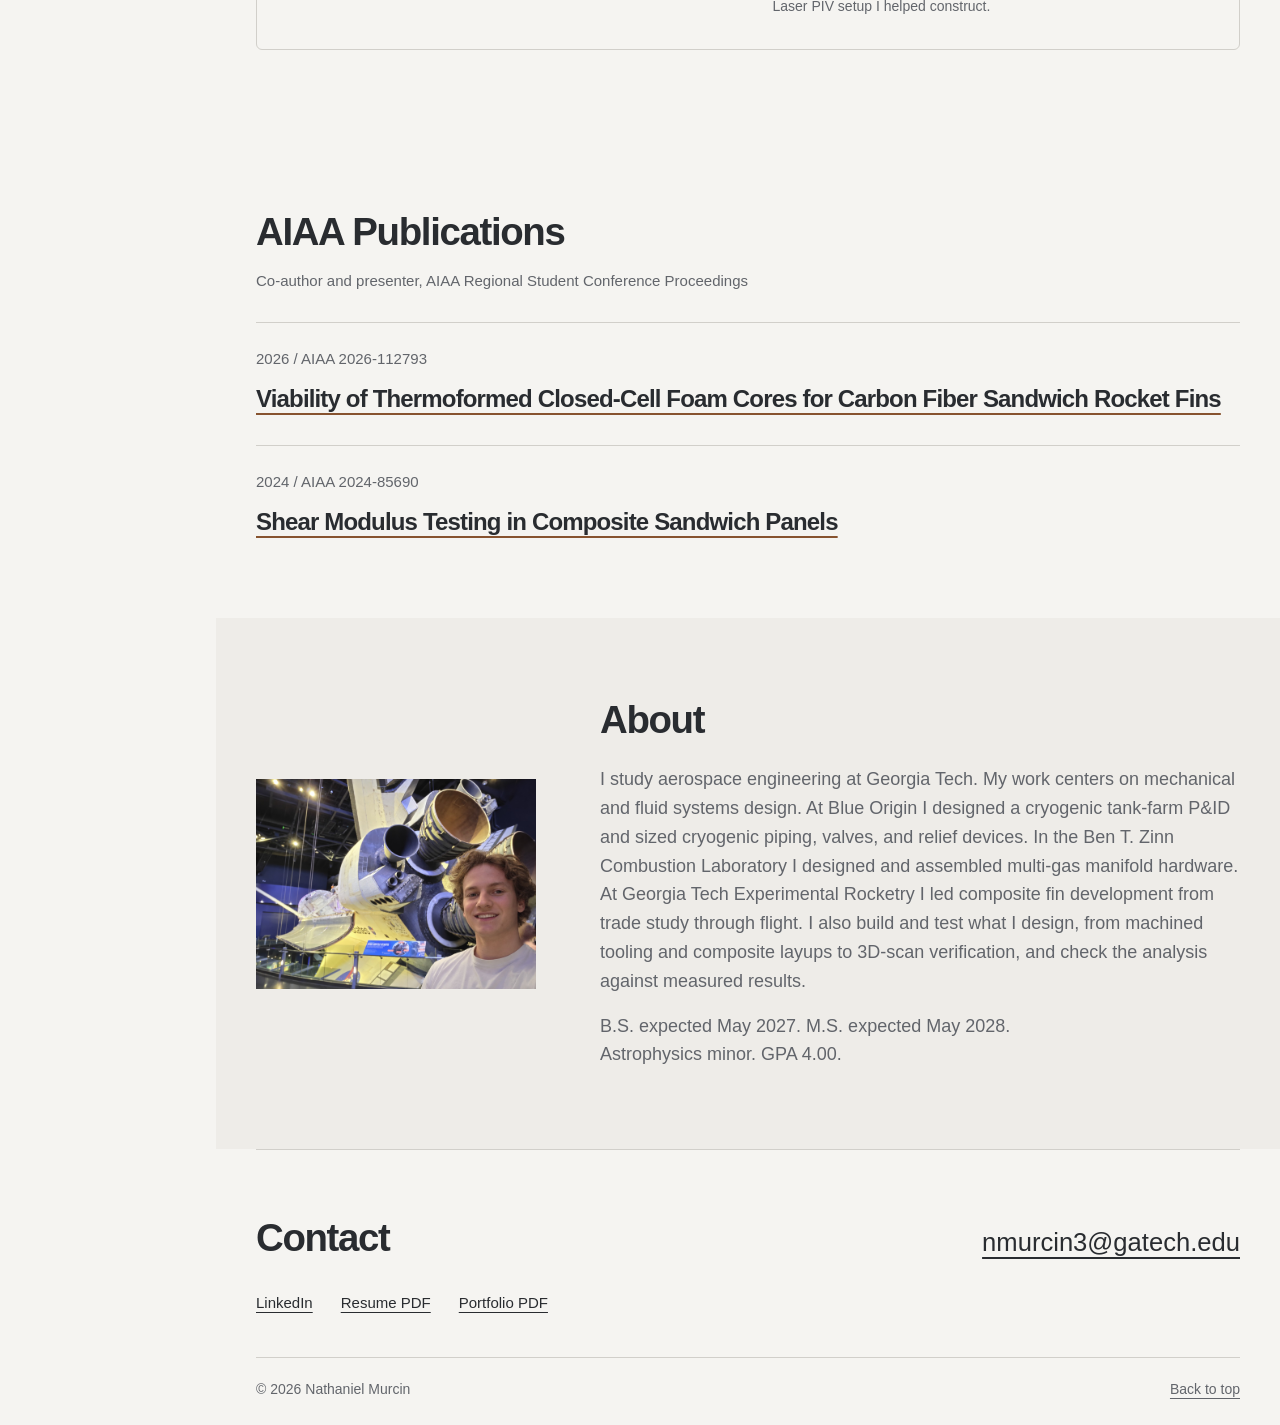
==== commit 93015783: "Use one Full portfolio PDF; show full Blue Origin photo Co-Authored-By: Claude Opus 5.5 <noreply@ant" ====
--- a/index.html
+++ b/index.html
@@ -14,9 +14,9 @@
 <script>try{document.documentElement.dataset.theme=localStorage.getItem('theme')||(matchMedia('(prefers-color-scheme: dark)').matches?'dark':'light')}catch(e){}document.documentElement.classList.add('js');</script>
 <script type="application/ld+json">{"@context":"https://schema.org","@type":"ProfilePage","mainEntity":{"@type":"Person","name":"Nathaniel Murcin","url":"https://nmurcin.github.io/","email":"mailto:nmurcin3@gatech.edu","jobTitle":"Aerospace Engineering Student","affiliation":{"@type":"CollegeOrUniversity","name":"Georgia Institute of Technology"},"knowsAbout":["Fluid systems","Mechanical design","Structural analysis","Flight hardware","Experimental testing","Composites manufacturing"],"sameAs":["https://www.linkedin.com/in/nathaniel-murcin/","https://github.com/nmurcin"]}}</script>
 </head><body data-base=""><a class="skip-link" href="#main">Skip to content</a><header class="site-header"><div class="wrap header-inner"><a class="brand" href="index.html#top"><span class="brand-name">Nathaniel Murcin</span><span class="brand-role">Aerospace engineering</span></a><nav id="navigation" aria-label="Main navigation"><a href="index.html#experience">Experience</a><a href="index.html#work">Projects</a><a href="index.html#publications">Publications</a><a href="index.html#about">About</a><a href="index.html#contact">Contact</a></nav><div class="nav-controls"><button id="menu-toggle" type="button" aria-controls="navigation" aria-expanded="false">Menu</button><button id="theme-toggle" class="theme-switch" type="button" role="switch" aria-checked="false" aria-label="Dark mode" title="Switch to dark mode"><span class="theme-thumb" aria-hidden="true"></span><svg class="theme-sun" viewBox="0 0 24 24" aria-hidden="true"><circle cx="12" cy="12" r="4"></circle><path d="M12 2v2m0 16v2M2 12h2m16 0h2M5 5l1.5 1.5m11 11L19 19M5 19l1.5-1.5m11-11L19 5"></path></svg><svg class="theme-moon" viewBox="0 0 24 24" aria-hidden="true"><path d="M20 14.5A8.5 8.5 0 0 1 9.5 4a8.5 8.5 0 1 0 10.5 10.5Z"></path></svg></button></div></div></header><main id="main">
-<section class="intro calling-card wrap" id="top"><div class="calling-title"><p class="eyebrow">Engineering portfolio</p><h1>Nathaniel Murcin</h1></div><div class="document-actions" aria-label="PDF documents"><a class="document-button" href="resume.pdf" target="_blank" rel="noopener" aria-label="Open resume PDF in a new tab"><svg class="document-icon" viewBox="0 0 24 24" aria-hidden="true" focusable="false"><path d="M6 3h8l4 4v14H6Z"/><path d="M14 3v5h4M9 12h6M9 16h6"/></svg><span class="document-label">Resume <span class="document-format">PDF</span></span><span class="document-arrow" aria-hidden="true">&#8599;</span></a><a class="document-button" href="portfolio/Nathaniel_Murcin_Portfolio_Fluids.pdf" target="_blank" rel="noopener" aria-label="Open fluids portfolio PDF in a new tab"><svg class="document-icon" viewBox="0 0 24 24" aria-hidden="true" focusable="false"><path d="M6 3h8l4 4v14H6Z"/><path d="M14 3v5h4M9 12h6M9 16h6"/></svg><span class="document-label">Fluids portfolio <span class="document-format">PDF</span></span><span class="document-arrow" aria-hidden="true">&#8599;</span></a><a class="document-button" href="portfolio/Nathaniel_Murcin_Portfolio_Structures.pdf" target="_blank" rel="noopener" aria-label="Open structures and design portfolio PDF in a new tab"><svg class="document-icon" viewBox="0 0 24 24" aria-hidden="true" focusable="false"><path d="M6 3h8l4 4v14H6Z"/><path d="M14 3v5h4M9 12h6M9 16h6"/></svg><span class="document-label">Structures &amp; Design portfolio <span class="document-format">PDF</span></span><span class="document-arrow" aria-hidden="true">&#8599;</span></a></div><p class="intro-summary">Structural and fluid systems design, from concept to hardware.</p><p class="intro-recent">Most recently at <a href="#blue-origin">Blue Origin</a></p><div class="calling-education"><p class="school">Georgia Institute of Technology</p><p>B.S. expected May 2027 / M.S. expected May 2028</p></div></section>
+<section class="intro calling-card wrap" id="top"><div class="calling-title"><p class="eyebrow">Engineering portfolio</p><h1>Nathaniel Murcin</h1></div><div class="document-actions" aria-label="PDF documents"><a class="document-button" href="resume.pdf" target="_blank" rel="noopener" aria-label="Open resume PDF in a new tab"><svg class="document-icon" viewBox="0 0 24 24" aria-hidden="true" focusable="false"><path d="M6 3h8l4 4v14H6Z"/><path d="M14 3v5h4M9 12h6M9 16h6"/></svg><span class="document-label">Resume <span class="document-format">PDF</span></span><span class="document-arrow" aria-hidden="true">&#8599;</span></a><a class="document-button" href="portfolio/Nathaniel_Murcin_Portfolio_Full.pdf" target="_blank" rel="noopener" aria-label="Open portfolio PDF in a new tab"><svg class="document-icon" viewBox="0 0 24 24" aria-hidden="true" focusable="false"><path d="M6 3h8l4 4v14H6Z"/><path d="M14 3v5h4M9 12h6M9 16h6"/></svg><span class="document-label">Portfolio <span class="document-format">PDF</span></span><span class="document-arrow" aria-hidden="true">&#8599;</span></a></div><p class="intro-summary">Structural and fluid systems design, from concept to hardware.</p><p class="intro-recent">Most recently at <a href="#blue-origin">Blue Origin</a></p><div class="calling-education"><p class="school">Georgia Institute of Technology</p><p>B.S. expected May 2027 / M.S. expected May 2028</p></div></section>
 
-<section class="experience-section" id="experience"><div class="wrap section"><div class="section-heading"><h2>Professional experience</h2></div><article class="experience" id="blue-origin"><div class="experience-label"><img class="blue-logo" src="assets/experience/blue-origin-logo.png" width="400" height="210" alt="Blue Origin logo"><h3>Blue Origin</h3><p>Fluids &amp; Manufacturing Engineering Intern</p><p class="metadata">May&#8211;Aug. 2026<br>Cape Canaveral, FL</p><figure class="blue-photo"><img src="assets/experience/blue-origin-speaking.jpg" width="600" height="760" alt="Nathaniel Murcin speaking into a microphone, wearing a Blue Origin shirt" loading="eager" decoding="async"></figure></div><div class="experience-content"><div><h4>Cryogenic Tank Farm Design</h4><p>Designed a cryogenic tank-farm P&amp;ID for a critical-path ground-test facility. Sized, selected, and validated cryogenic piping, valves, and relief devices using Cv, Darcy-Weisbach, line-sizing, and overpressure-relief analyses, then developed the BOM and coordinated suppliers.</p><p>Performed preliminary hazard analysis and documented CONOPS for formal HAZOP review.</p><div class="blue-impact"><strong>~60% fewer components than heritage designs.</strong><p>Achieved by downsizing, eliminating branches, and challenging requirements.</p></div></div><div><h4>Lunar Engineering</h4><p>Analyzed a gripping fixture for lunar hardware like a flight structure: hand calculations and Creo FEA for torque resistance, bolt shear and tension, preload, slip, tear-out, bending, and CTE, against yield and ultimate margin criteria.</p></div></div></article>
+<section class="experience-section" id="experience"><div class="wrap section"><div class="section-heading"><h2>Professional experience</h2></div><article class="experience" id="blue-origin"><div class="experience-label"><img class="blue-logo" src="assets/experience/blue-origin-logo.png" width="400" height="210" alt="Blue Origin logo"><h3>Blue Origin</h3><p>Fluids &amp; Manufacturing Engineering Intern</p><p class="metadata">May&#8211;Aug. 2026<br>Cape Canaveral, FL</p></div><div class="experience-content"><div><h4>Cryogenic Tank Farm Design</h4><p>Designed a cryogenic tank-farm P&amp;ID for a critical-path ground-test facility. Sized, selected, and validated cryogenic piping, valves, and relief devices using Cv, Darcy-Weisbach, line-sizing, and overpressure-relief analyses, then developed the BOM and coordinated suppliers.</p><p>Performed preliminary hazard analysis and documented CONOPS for formal HAZOP review.</p><div class="blue-impact"><strong>~60% fewer components than heritage designs.</strong><p>Achieved by downsizing, eliminating branches, and challenging requirements.</p></div></div><div><h4>Lunar Engineering</h4><p>Analyzed a gripping fixture for lunar hardware like a flight structure: hand calculations and Creo FEA for torque resistance, bolt shear and tension, preload, slip, tear-out, bending, and CTE, against yield and ultimate margin criteria.</p><figure class="blue-photo"><img src="assets/experience/blue-origin-speaking.jpg" width="1200" height="960" alt="Nathaniel Murcin speaking into a microphone in a Blue Origin shirt, with seated audience around him" loading="eager" decoding="async"></figure></div></div></article>
 <article class="experience pursuit" id="pursuit"><div class="experience-label pursuit-header"><h3>Pursuit Aerospace</h3><p>Engineering Intern</p><p class="metadata">Aug.&#8211;Dec. 2025 / Newburyport, MA</p></div><div class="pursuit-layout"><div class="media-group pursuit-collage"><figure class="pursuit-wide"><a class="image-link" href="assets/projects/pursuit/portfolio-20261008/fixture-1.png"><img src="assets/projects/pursuit/portfolio-20261008/fixture-1.png" width="1325" height="475" alt="Curved quick-change marking fixture with toggle clamps; identifier removed" loading="lazy"></a></figure><figure><a class="image-link" href="assets/projects/pursuit/portfolio-20261008/fixture-2.png"><img src="assets/projects/pursuit/portfolio-20261008/fixture-2.png" width="827" height="410" alt="White quick-change marking fixture with locating pocket and toggle clamp; identifier removed" loading="lazy"></a></figure><figure><a class="image-link" href="assets/projects/pursuit/portfolio-20261008/fixture-3.png"><img src="assets/projects/pursuit/portfolio-20261008/fixture-3.png" width="467" height="539" alt="Red marking fixture with multiple toggle clamps; identifier removed" loading="lazy"></a></figure><p class="pursuit-caption">Marking fixtures. Identifiers removed. Inspection gauges are not pictured.</p></div><div class="pursuit-metrics"><div><strong>15</strong><h4>Quick-change fixtures</h4><p>Quick-change marking fixtures designed and deployed using GD&amp;T and DFM.</p></div><div><strong>83%</strong><h4>Less handling time</h4><p>Average load/unload time reduced from 6 s to 1 s.</p></div><div><strong>95%</strong><h4>Less inspection time</h4><p>Go/No-Go gauges I designed reduced inspection time from 40 s to 2 s.</p></div></div></div><div class="pursuit-additional"><div><h4>Qualified in-house precision cleaning</h4><p>A separate project: I designed a new in-house cleaning process for a Rolls-Royce component, made its jigs and fixtures, worked with Rolls-Royce and the previous cleaner, and got the first parts through Pursuit Quality. Rolls-Royce cleared it for permanent use in Pursuit's shop, saving $1,000 per part and 3 days of lead time.</p></div><div><h4>One-piece flow</h4><p>Broader one-piece-flow changes cut the time between completed parts by 55%.</p></div></div></article></div></section>
 <section class="work-section wrap" id="work"><span id="gtxr" class="anchor"></span><div class="section-heading"><h2>Projects</h2></div>
 
@@ -37,4 +37,4 @@
 <section class="wrap section publications" id="publications"><h2>AIAA Publications</h2><p class="metadata">Co-author and presenter, AIAA Regional Student Conference Proceedings</p><div><p>2026 / AIAA 2026-112793</p><h3><a href="https://region2.aiaastudentconference.org/collection/2026/manuscripts/112793.pdf">Viability of Thermoformed Closed-Cell Foam Cores for Carbon Fiber Sandwich Rocket Fins</a></h3></div><div><p>2024 / AIAA 2024-85690</p><h3><a href="https://arc.aiaa.org/doi/10.2514/6.2024-85690">Shear Modulus Testing in Composite Sandwich Panels</a></h3></div></section>
 
 <section class="about-section" id="about"><span class="anchor" id="profile"></span><div class="wrap section about-grid"><figure><img src="assets/profile/nathaniel-at-atlantis.jpg" width="1382" height="1036" alt="Nathaniel Murcin visiting the Space Shuttle Atlantis exhibit" loading="lazy"></figure><div><h2>About</h2><p>I study aerospace engineering at Georgia Tech. My work centers on mechanical and fluid systems design. At Blue Origin I designed a cryogenic tank-farm P&amp;ID and sized cryogenic piping, valves, and relief devices. In the Ben T. Zinn Combustion Laboratory I designed and assembled multi-gas manifold hardware. At Georgia Tech Experimental Rocketry I led composite fin development from trade study through flight. I also build and test what I design, from machined tooling and composite layups to 3D-scan verification, and check the analysis against measured results.</p><p>B.S. expected May 2027. M.S. expected May 2028.<br>Astrophysics minor. GPA 4.00.</p></div></div></section></main>
-<footer class="site-footer wrap" id="contact"><div><h2>Contact</h2><a class="email" href="mailto:nmurcin3@gatech.edu">nmurcin3@gatech.edu</a></div><div class="footer-links"><a href="https://www.linkedin.com/in/nathaniel-murcin/">LinkedIn</a><a href="resume.pdf" target="_blank" rel="noopener">Resume PDF</a><a href="portfolio/Nathaniel_Murcin_Portfolio_Fluids.pdf" target="_blank" rel="noopener">Fluids portfolio PDF</a><a href="portfolio/Nathaniel_Murcin_Portfolio_Structures.pdf" target="_blank" rel="noopener">Structures &amp; Design portfolio PDF</a></div><div class="footer-bottom"><p>&copy; <span id="year">2026</span> Nathaniel Murcin</p><a href="#top">Back to top</a></div></footer><dialog id="lightbox" aria-labelledby="lightbox-caption"><div class="lightbox-top"><span id="lightbox-count"></span><button id="lightbox-close" type="button">Close</button></div><img id="lightbox-image" alt=""><div class="lightbox-bottom"><button id="lightbox-prev" type="button">Previous</button><p id="lightbox-caption"></p><button id="lightbox-next" type="button">Next</button></div></dialog><script src="assets/project-media.js"></script><script src="script.js"></script></body></html>
+<footer class="site-footer wrap" id="contact"><div><h2>Contact</h2><a class="email" href="mailto:nmurcin3@gatech.edu">nmurcin3@gatech.edu</a></div><div class="footer-links"><a href="https://www.linkedin.com/in/nathaniel-murcin/">LinkedIn</a><a href="resume.pdf" target="_blank" rel="noopener">Resume PDF</a><a href="portfolio/Nathaniel_Murcin_Portfolio_Full.pdf" target="_blank" rel="noopener">Portfolio PDF</a></div><div class="footer-bottom"><p>&copy; <span id="year">2026</span> Nathaniel Murcin</p><a href="#top">Back to top</a></div></footer><dialog id="lightbox" aria-labelledby="lightbox-caption"><div class="lightbox-top"><span id="lightbox-count"></span><button id="lightbox-close" type="button">Close</button></div><img id="lightbox-image" alt=""><div class="lightbox-bottom"><button id="lightbox-prev" type="button">Previous</button><p id="lightbox-caption"></p><button id="lightbox-next" type="button">Next</button></div></dialog><script src="assets/project-media.js"></script><script src="script.js"></script></body></html>
--- a/styles.css
+++ b/styles.css
@@ -246,3 +246,4 @@
 .blue-photo img{display:block;width:100%;height:auto;border-radius:6px}
 @media(max-width:720px){.blue-photo{max-width:260px}}
 .blue-logo{display:block;width:120px;height:auto;background:#fff;padding:8px 10px;border-radius:6px;margin-bottom:16px}
+@media(max-width:720px){.blue-photo{max-width:none}}
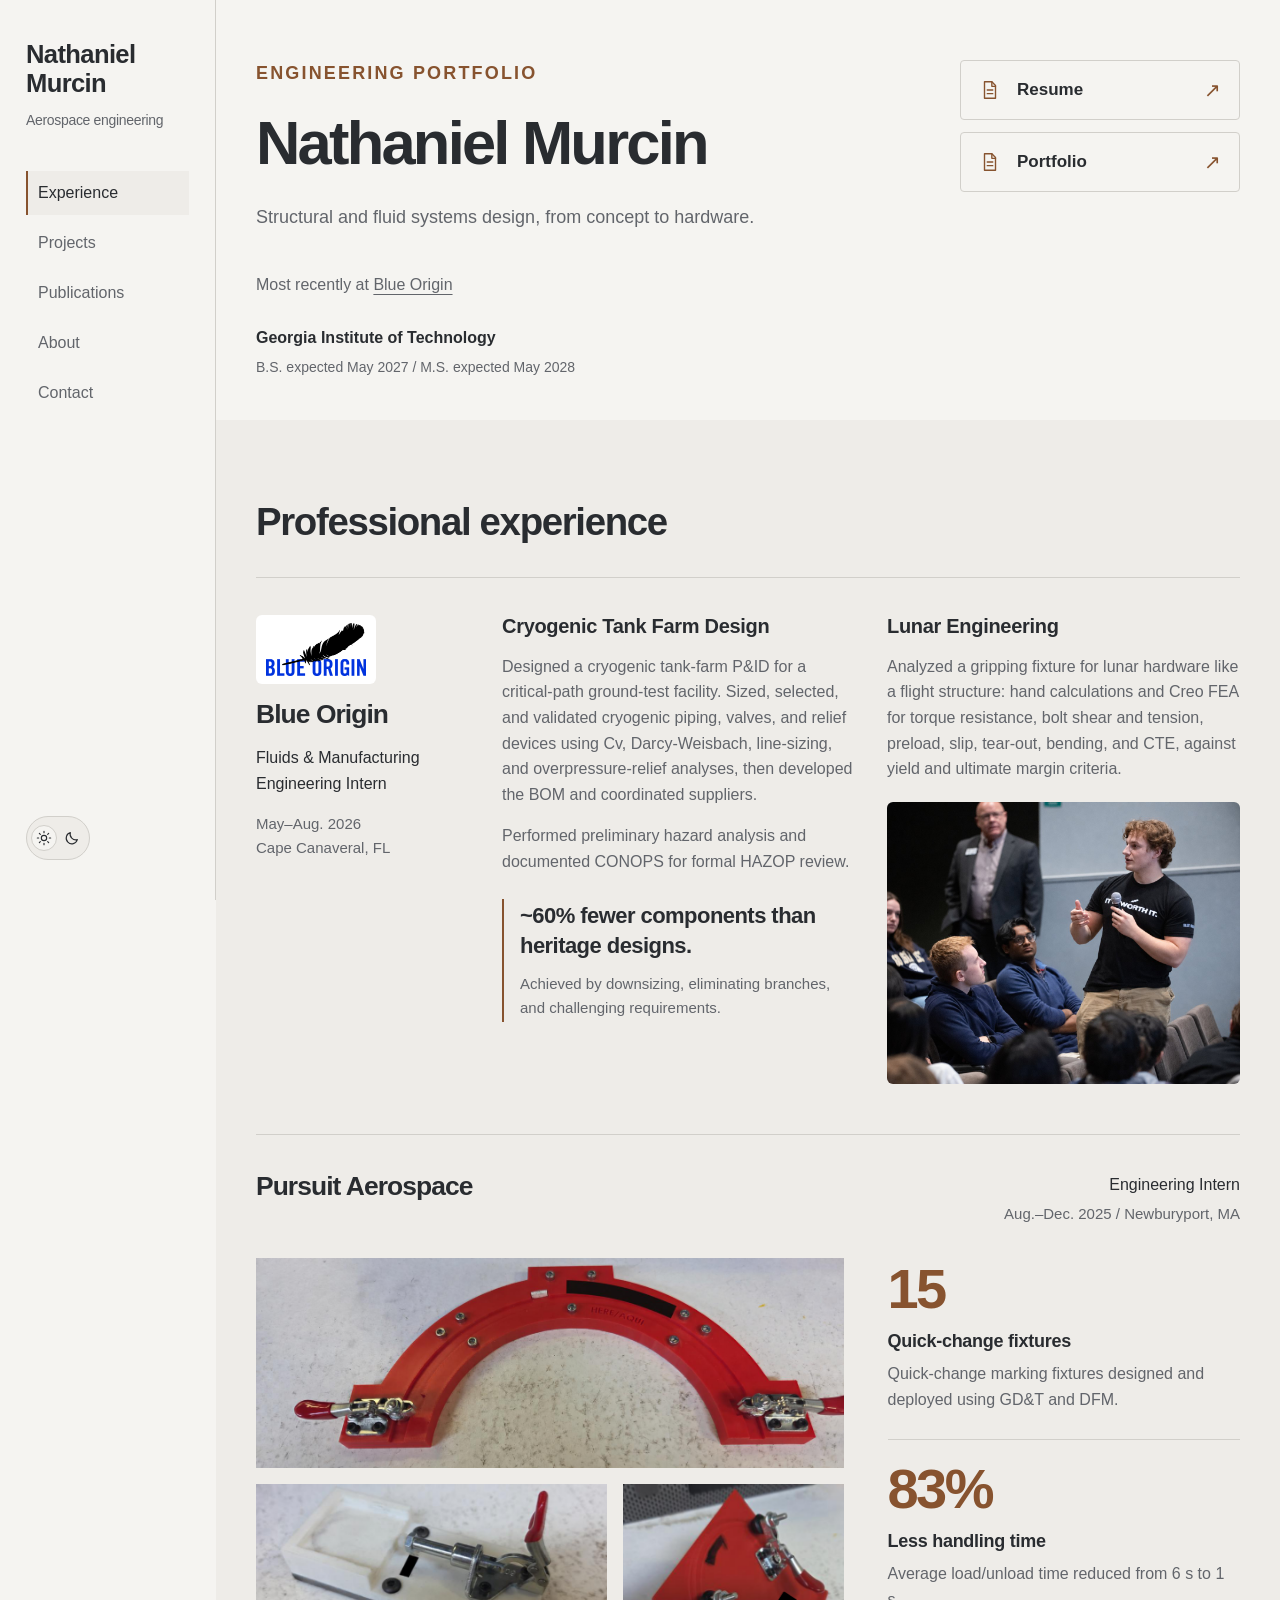
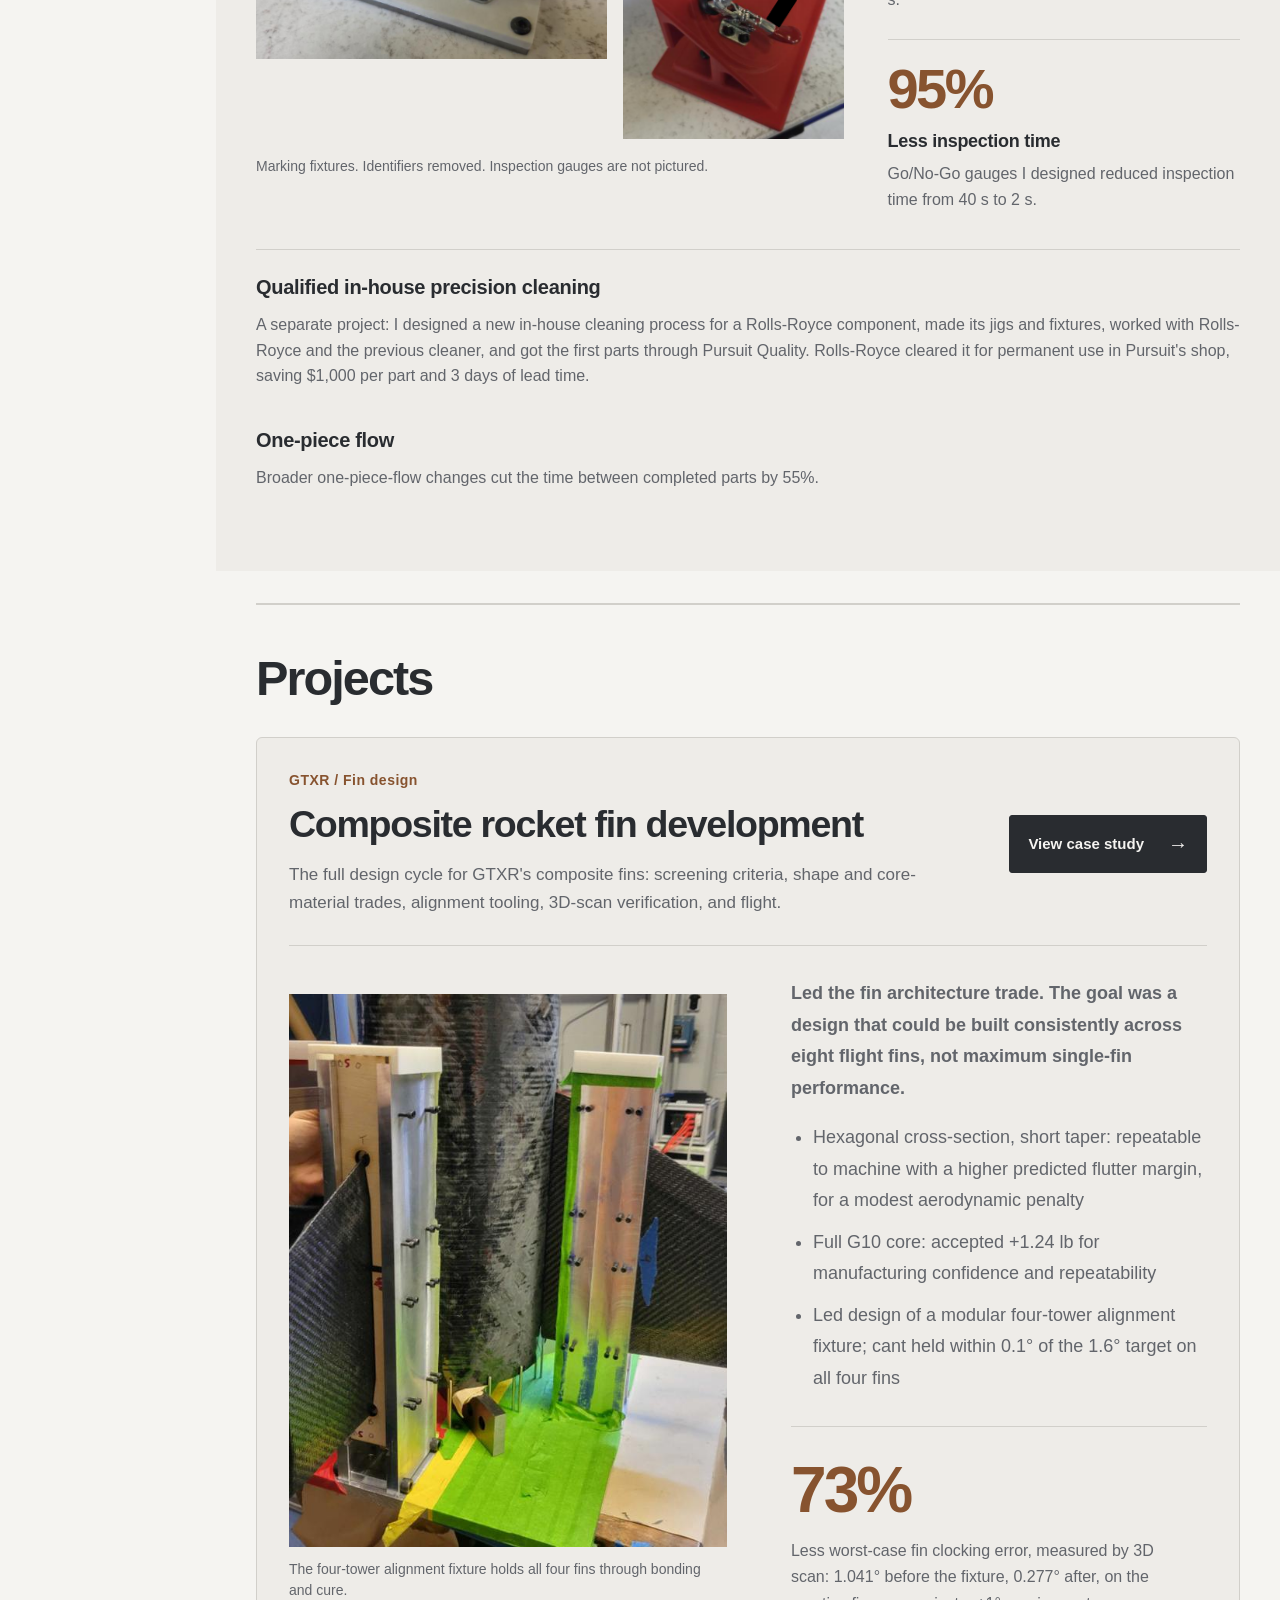
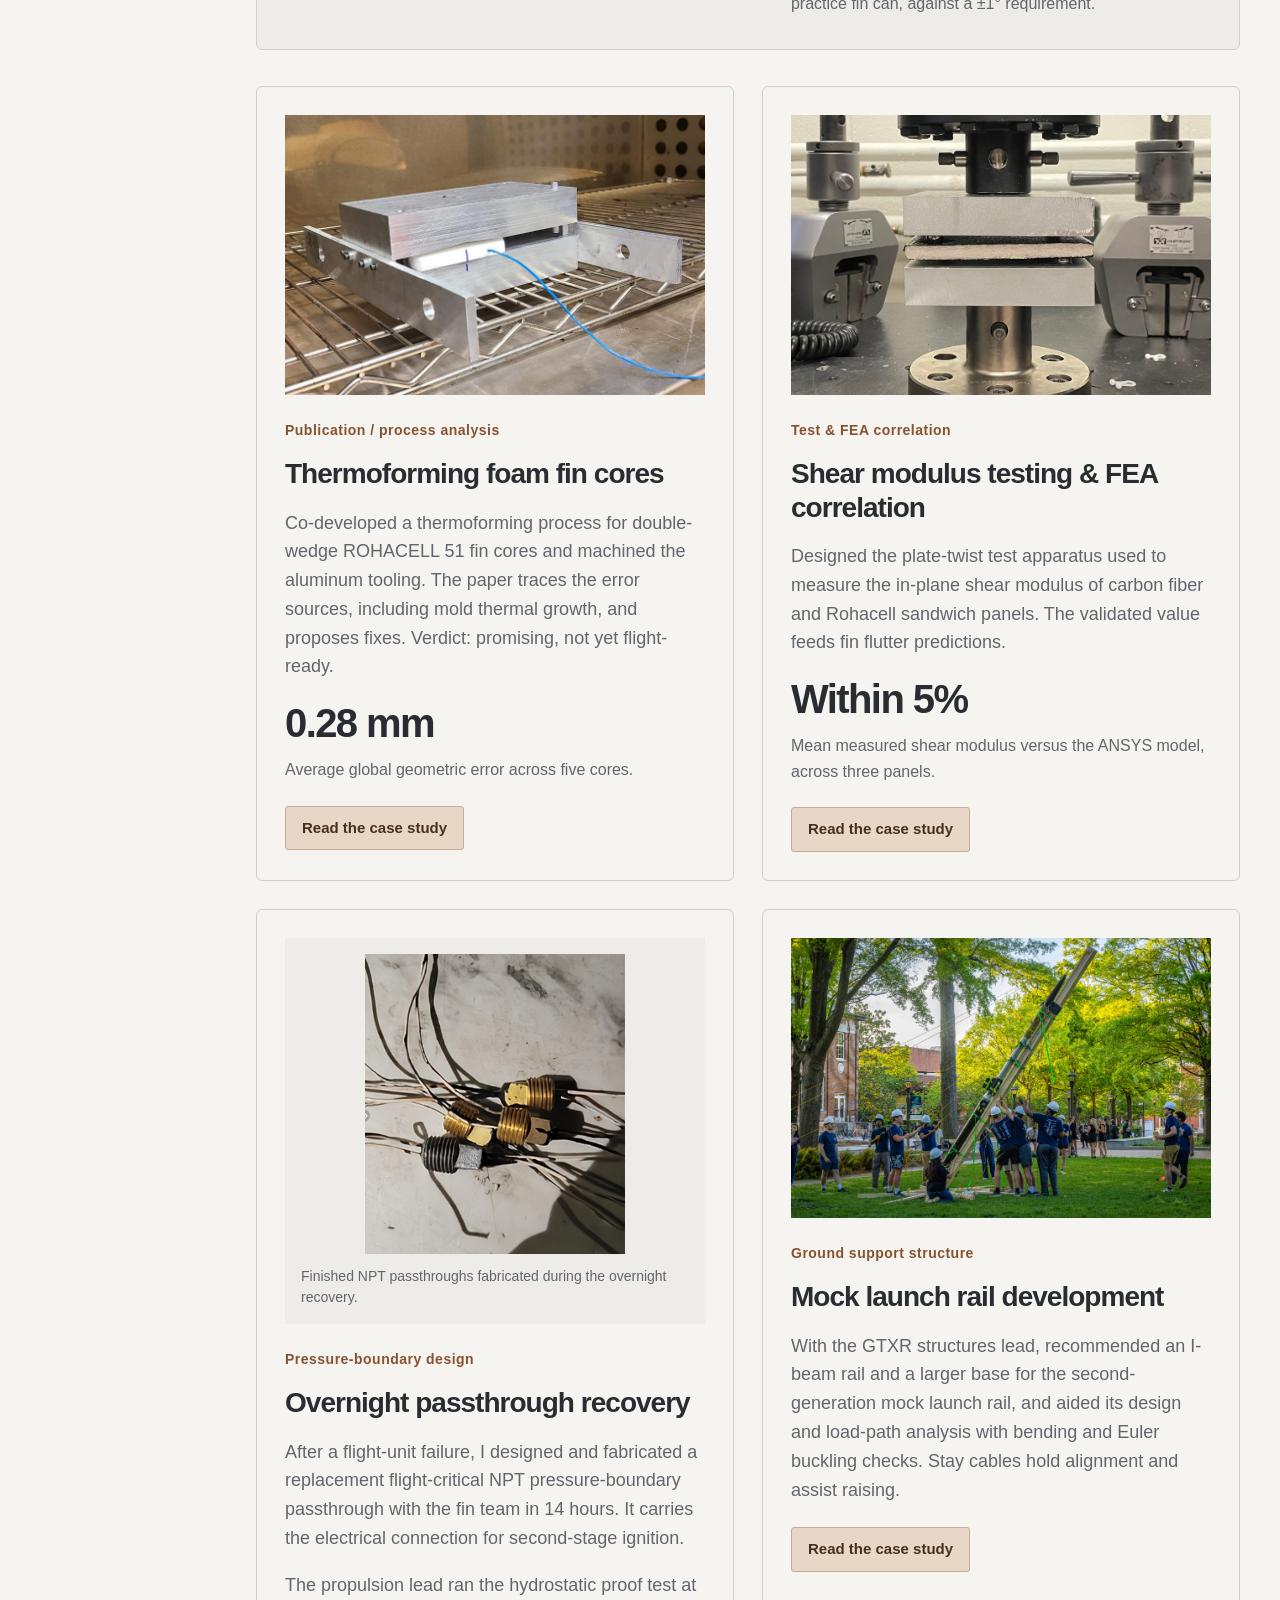
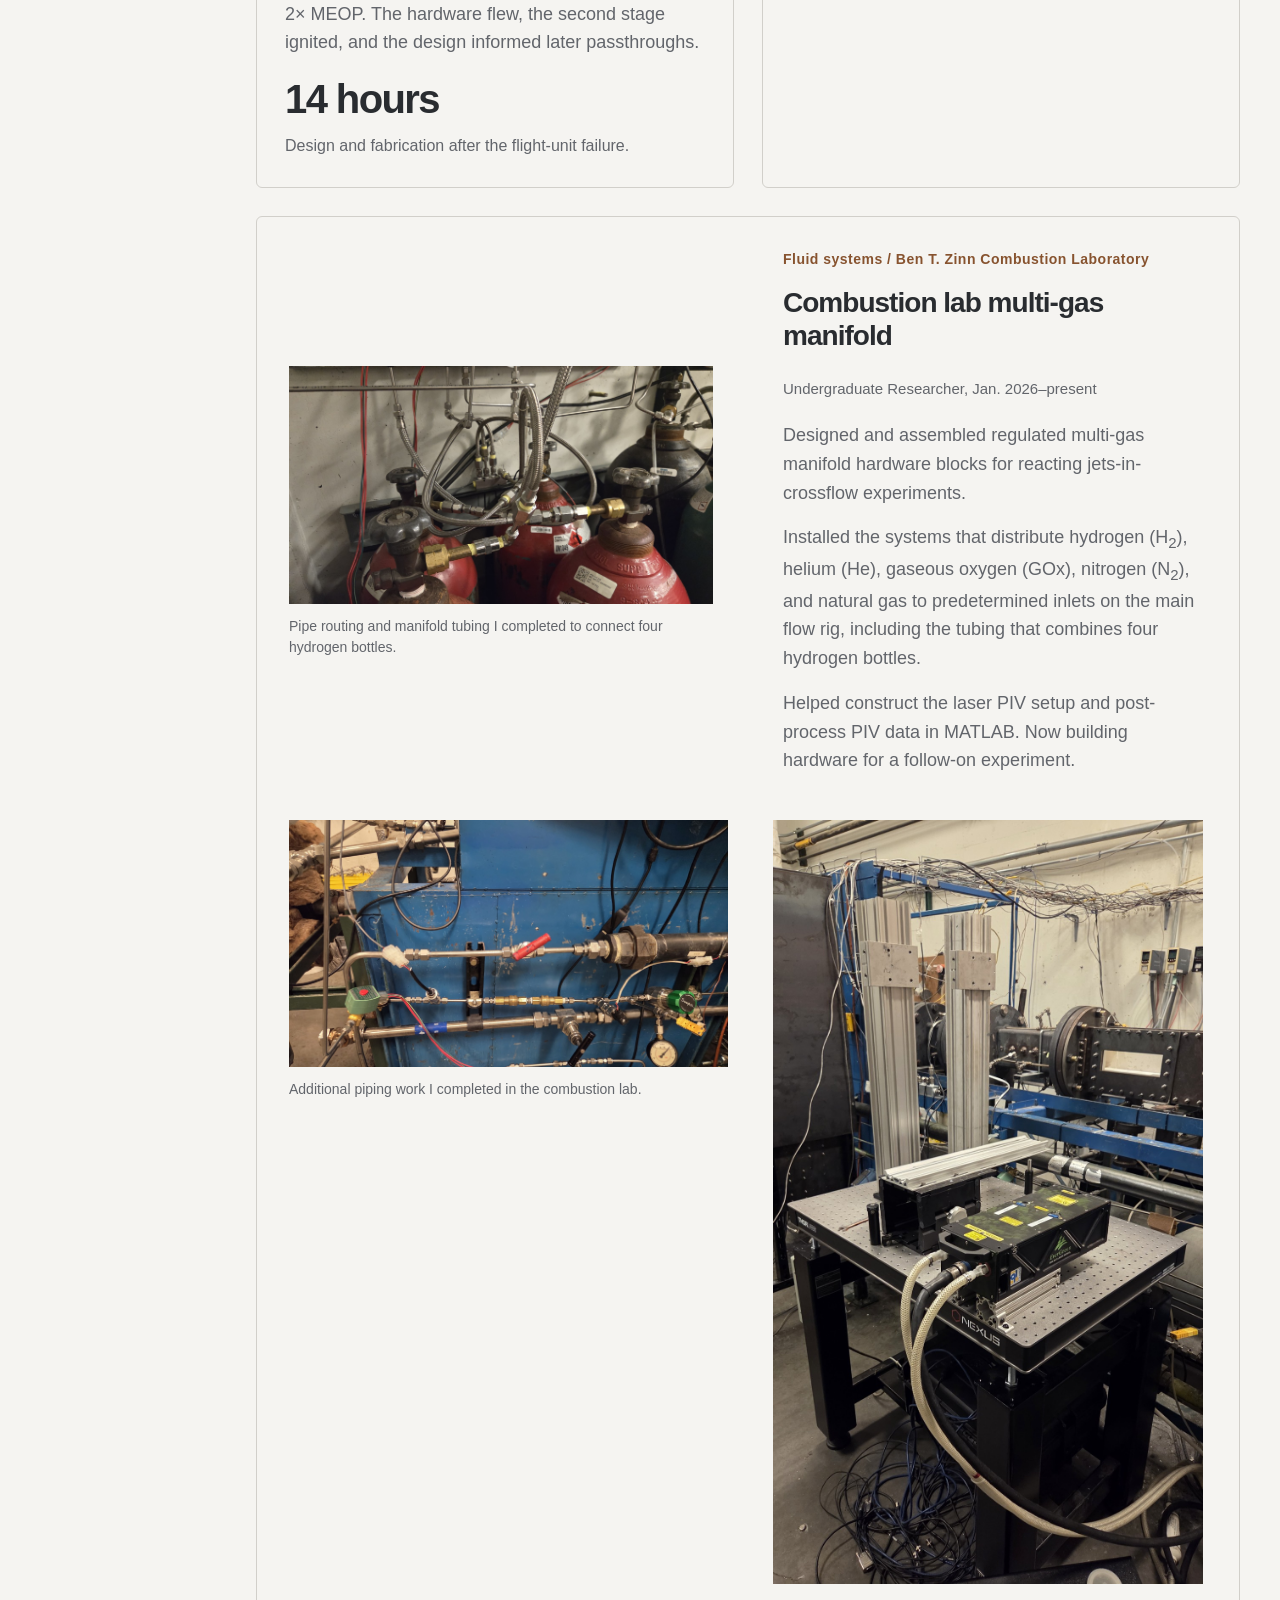
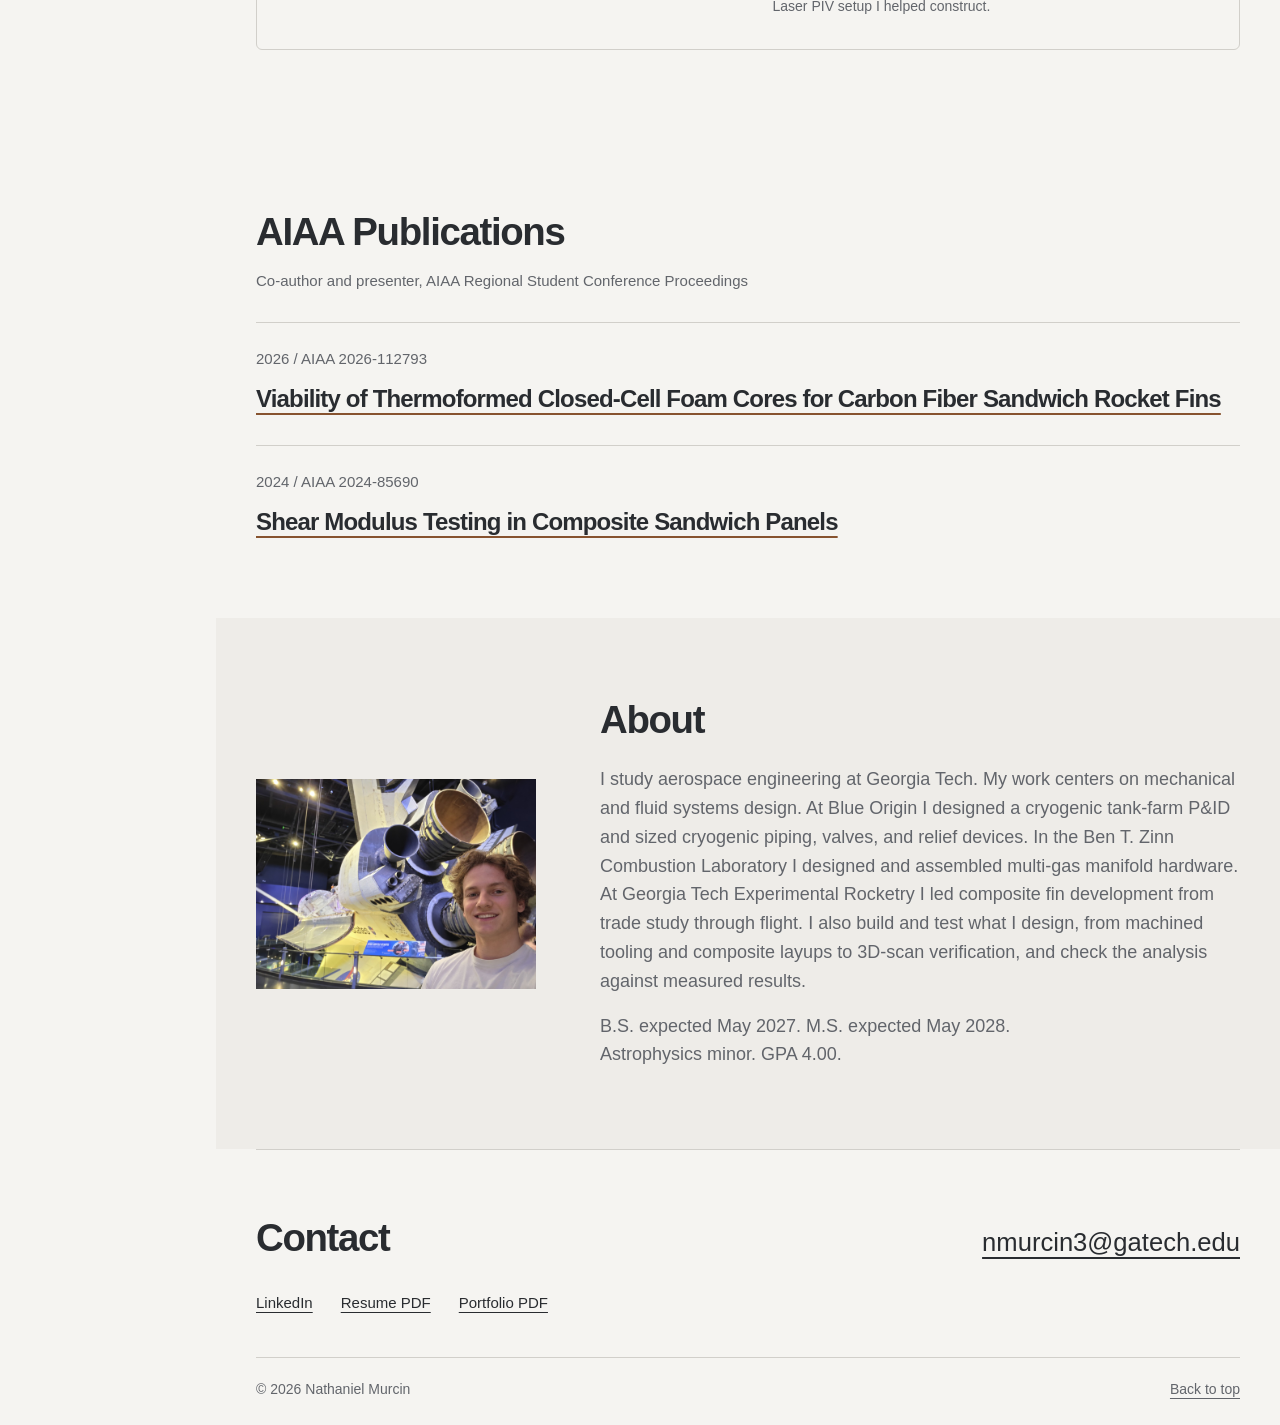
==== commit 3188ebb9: "Simplify document button labels Co-Authored-By: Claude Opus 5.5 <noreply@anthropic.com>" ====
--- a/index.html
+++ b/index.html
@@ -14,7 +14,7 @@
 <script>try{document.documentElement.dataset.theme=localStorage.getItem('theme')||(matchMedia('(prefers-color-scheme: dark)').matches?'dark':'light')}catch(e){}document.documentElement.classList.add('js');</script>
 <script type="application/ld+json">{"@context":"https://schema.org","@type":"ProfilePage","mainEntity":{"@type":"Person","name":"Nathaniel Murcin","url":"https://nmurcin.github.io/","email":"mailto:nmurcin3@gatech.edu","jobTitle":"Aerospace Engineering Student","affiliation":{"@type":"CollegeOrUniversity","name":"Georgia Institute of Technology"},"knowsAbout":["Fluid systems","Mechanical design","Structural analysis","Flight hardware","Experimental testing","Composites manufacturing"],"sameAs":["https://www.linkedin.com/in/nathaniel-murcin/","https://github.com/nmurcin"]}}</script>
 </head><body data-base=""><a class="skip-link" href="#main">Skip to content</a><header class="site-header"><div class="wrap header-inner"><a class="brand" href="index.html#top"><span class="brand-name">Nathaniel Murcin</span><span class="brand-role">Aerospace engineering</span></a><nav id="navigation" aria-label="Main navigation"><a href="index.html#experience">Experience</a><a href="index.html#work">Projects</a><a href="index.html#publications">Publications</a><a href="index.html#about">About</a><a href="index.html#contact">Contact</a></nav><div class="nav-controls"><button id="menu-toggle" type="button" aria-controls="navigation" aria-expanded="false">Menu</button><button id="theme-toggle" class="theme-switch" type="button" role="switch" aria-checked="false" aria-label="Dark mode" title="Switch to dark mode"><span class="theme-thumb" aria-hidden="true"></span><svg class="theme-sun" viewBox="0 0 24 24" aria-hidden="true"><circle cx="12" cy="12" r="4"></circle><path d="M12 2v2m0 16v2M2 12h2m16 0h2M5 5l1.5 1.5m11 11L19 19M5 19l1.5-1.5m11-11L19 5"></path></svg><svg class="theme-moon" viewBox="0 0 24 24" aria-hidden="true"><path d="M20 14.5A8.5 8.5 0 0 1 9.5 4a8.5 8.5 0 1 0 10.5 10.5Z"></path></svg></button></div></div></header><main id="main">
-<section class="intro calling-card wrap" id="top"><div class="calling-title"><p class="eyebrow">Engineering portfolio</p><h1>Nathaniel Murcin</h1></div><div class="document-actions" aria-label="PDF documents"><a class="document-button" href="resume.pdf" target="_blank" rel="noopener" aria-label="Open resume PDF in a new tab"><svg class="document-icon" viewBox="0 0 24 24" aria-hidden="true" focusable="false"><path d="M6 3h8l4 4v14H6Z"/><path d="M14 3v5h4M9 12h6M9 16h6"/></svg><span class="document-label">Resume <span class="document-format">PDF</span></span><span class="document-arrow" aria-hidden="true">&#8599;</span></a><a class="document-button" href="portfolio/Nathaniel_Murcin_Portfolio_Full.pdf" target="_blank" rel="noopener" aria-label="Open portfolio PDF in a new tab"><svg class="document-icon" viewBox="0 0 24 24" aria-hidden="true" focusable="false"><path d="M6 3h8l4 4v14H6Z"/><path d="M14 3v5h4M9 12h6M9 16h6"/></svg><span class="document-label">Portfolio <span class="document-format">PDF</span></span><span class="document-arrow" aria-hidden="true">&#8599;</span></a></div><p class="intro-summary">Structural and fluid systems design, from concept to hardware.</p><p class="intro-recent">Most recently at <a href="#blue-origin">Blue Origin</a></p><div class="calling-education"><p class="school">Georgia Institute of Technology</p><p>B.S. expected May 2027 / M.S. expected May 2028</p></div></section>
+<section class="intro calling-card wrap" id="top"><div class="calling-title"><p class="eyebrow">Engineering portfolio</p><h1>Nathaniel Murcin</h1></div><div class="document-actions" aria-label="PDF documents"><a class="document-button" href="resume.pdf" target="_blank" rel="noopener" aria-label="Open resume PDF in a new tab"><svg class="document-icon" viewBox="0 0 24 24" aria-hidden="true" focusable="false"><path d="M6 3h8l4 4v14H6Z"/><path d="M14 3v5h4M9 12h6M9 16h6"/></svg><span class="document-label">Resume</span><span class="document-arrow" aria-hidden="true">&#8599;</span></a><a class="document-button" href="portfolio/Nathaniel_Murcin_Portfolio_Full.pdf" target="_blank" rel="noopener" aria-label="Open portfolio PDF in a new tab"><svg class="document-icon" viewBox="0 0 24 24" aria-hidden="true" focusable="false"><path d="M6 3h8l4 4v14H6Z"/><path d="M14 3v5h4M9 12h6M9 16h6"/></svg><span class="document-label">Portfolio</span><span class="document-arrow" aria-hidden="true">&#8599;</span></a></div><p class="intro-summary">Structural and fluid systems design, from concept to hardware.</p><p class="intro-recent">Most recently at <a href="#blue-origin">Blue Origin</a></p><div class="calling-education"><p class="school">Georgia Institute of Technology</p><p>B.S. expected May 2027 / M.S. expected May 2028</p></div></section>
 
 <section class="experience-section" id="experience"><div class="wrap section"><div class="section-heading"><h2>Professional experience</h2></div><article class="experience" id="blue-origin"><div class="experience-label"><img class="blue-logo" src="assets/experience/blue-origin-logo.png" width="400" height="210" alt="Blue Origin logo"><h3>Blue Origin</h3><p>Fluids &amp; Manufacturing Engineering Intern</p><p class="metadata">May&#8211;Aug. 2026<br>Cape Canaveral, FL</p></div><div class="experience-content"><div><h4>Cryogenic Tank Farm Design</h4><p>Designed a cryogenic tank-farm P&amp;ID for a critical-path ground-test facility. Sized, selected, and validated cryogenic piping, valves, and relief devices using Cv, Darcy-Weisbach, line-sizing, and overpressure-relief analyses, then developed the BOM and coordinated suppliers.</p><p>Performed preliminary hazard analysis and documented CONOPS for formal HAZOP review.</p><div class="blue-impact"><strong>~60% fewer components than heritage designs.</strong><p>Achieved by downsizing, eliminating branches, and challenging requirements.</p></div></div><div><h4>Lunar Engineering</h4><p>Analyzed a gripping fixture for lunar hardware like a flight structure: hand calculations and Creo FEA for torque resistance, bolt shear and tension, preload, slip, tear-out, bending, and CTE, against yield and ultimate margin criteria.</p><figure class="blue-photo"><img src="assets/experience/blue-origin-speaking.jpg" width="1200" height="960" alt="Nathaniel Murcin speaking into a microphone in a Blue Origin shirt, with seated audience around him" loading="eager" decoding="async"></figure></div></div></article>
 <article class="experience pursuit" id="pursuit"><div class="experience-label pursuit-header"><h3>Pursuit Aerospace</h3><p>Engineering Intern</p><p class="metadata">Aug.&#8211;Dec. 2025 / Newburyport, MA</p></div><div class="pursuit-layout"><div class="media-group pursuit-collage"><figure class="pursuit-wide"><a class="image-link" href="assets/projects/pursuit/portfolio-20261008/fixture-1.png"><img src="assets/projects/pursuit/portfolio-20261008/fixture-1.png" width="1325" height="475" alt="Curved quick-change marking fixture with toggle clamps; identifier removed" loading="lazy"></a></figure><figure><a class="image-link" href="assets/projects/pursuit/portfolio-20261008/fixture-2.png"><img src="assets/projects/pursuit/portfolio-20261008/fixture-2.png" width="827" height="410" alt="White quick-change marking fixture with locating pocket and toggle clamp; identifier removed" loading="lazy"></a></figure><figure><a class="image-link" href="assets/projects/pursuit/portfolio-20261008/fixture-3.png"><img src="assets/projects/pursuit/portfolio-20261008/fixture-3.png" width="467" height="539" alt="Red marking fixture with multiple toggle clamps; identifier removed" loading="lazy"></a></figure><p class="pursuit-caption">Marking fixtures. Identifiers removed. Inspection gauges are not pictured.</p></div><div class="pursuit-metrics"><div><strong>15</strong><h4>Quick-change fixtures</h4><p>Quick-change marking fixtures designed and deployed using GD&amp;T and DFM.</p></div><div><strong>83%</strong><h4>Less handling time</h4><p>Average load/unload time reduced from 6 s to 1 s.</p></div><div><strong>95%</strong><h4>Less inspection time</h4><p>Go/No-Go gauges I designed reduced inspection time from 40 s to 2 s.</p></div></div></div><div class="pursuit-additional"><div><h4>Qualified in-house precision cleaning</h4><p>A separate project: I designed a new in-house cleaning process for a Rolls-Royce component, made its jigs and fixtures, worked with Rolls-Royce and the previous cleaner, and got the first parts through Pursuit Quality. Rolls-Royce cleared it for permanent use in Pursuit's shop, saving $1,000 per part and 3 days of lead time.</p></div><div><h4>One-piece flow</h4><p>Broader one-piece-flow changes cut the time between completed parts by 55%.</p></div></div></article></div></section>
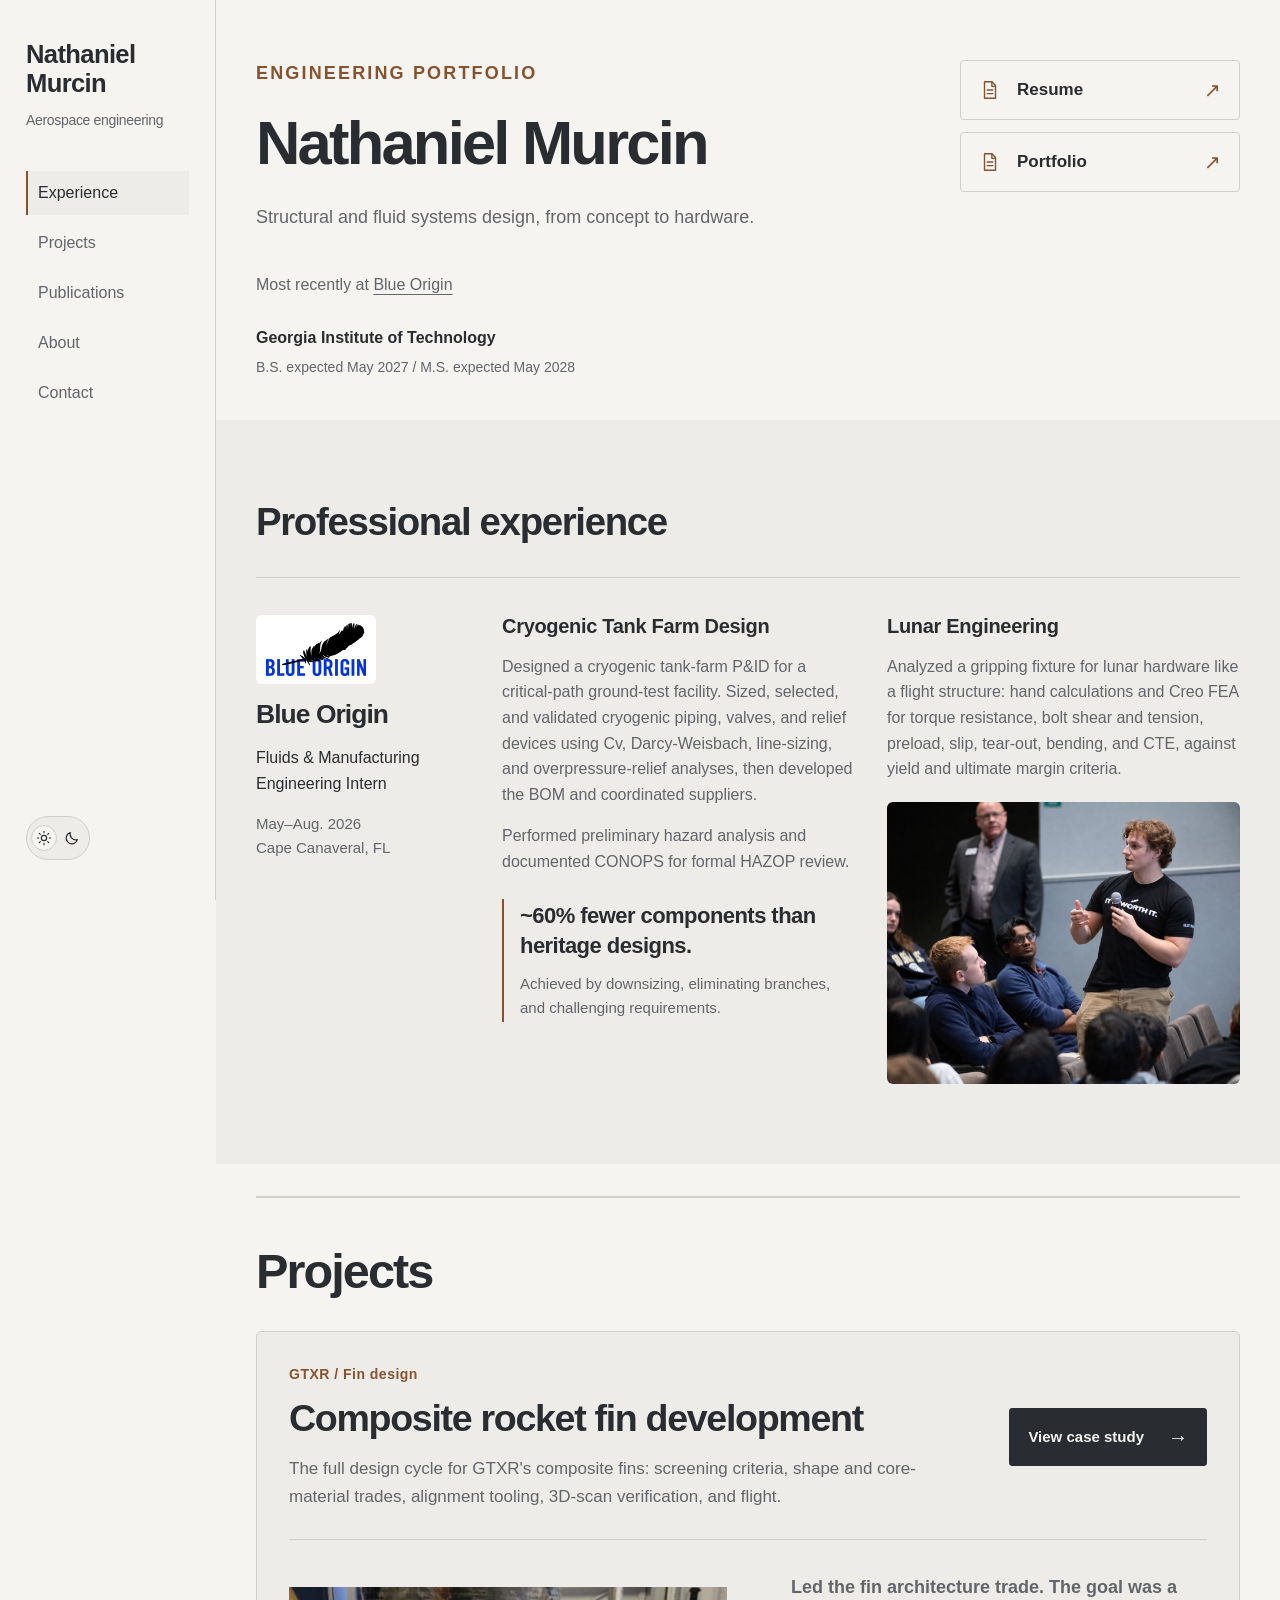
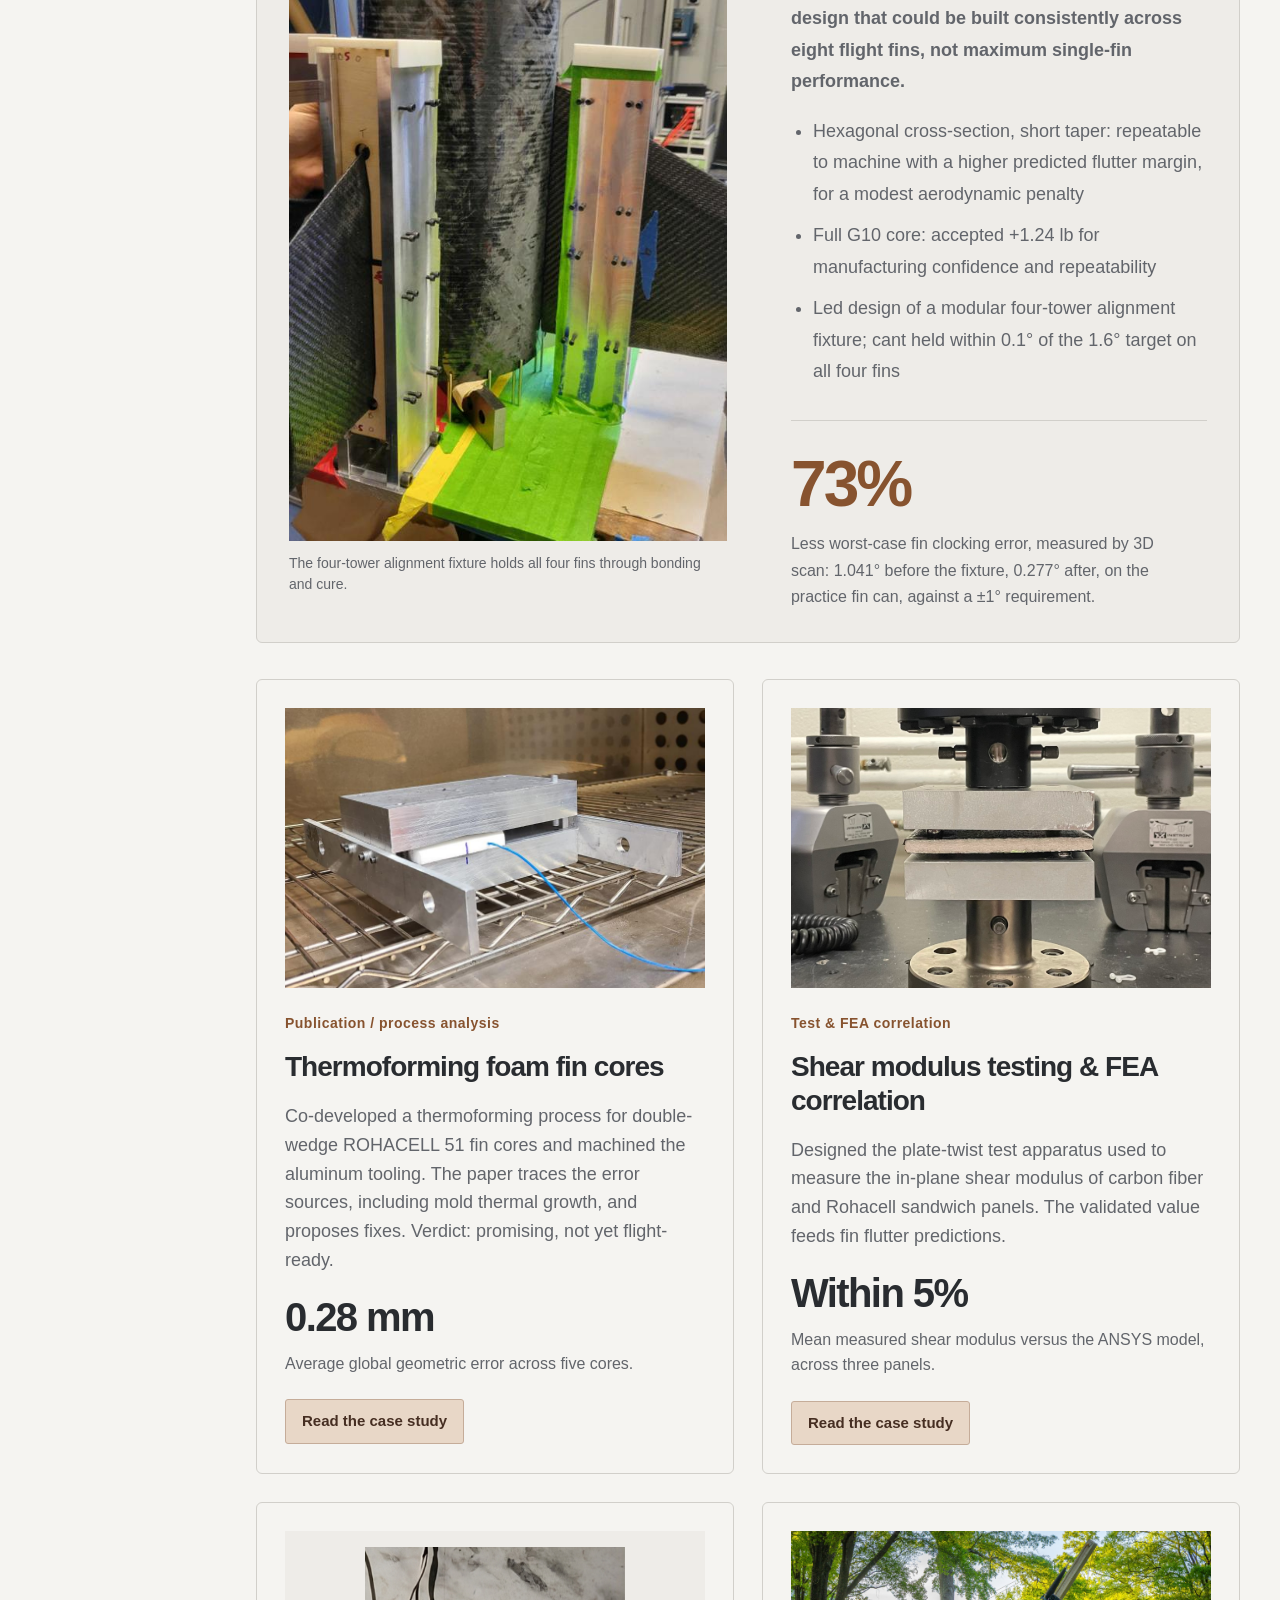
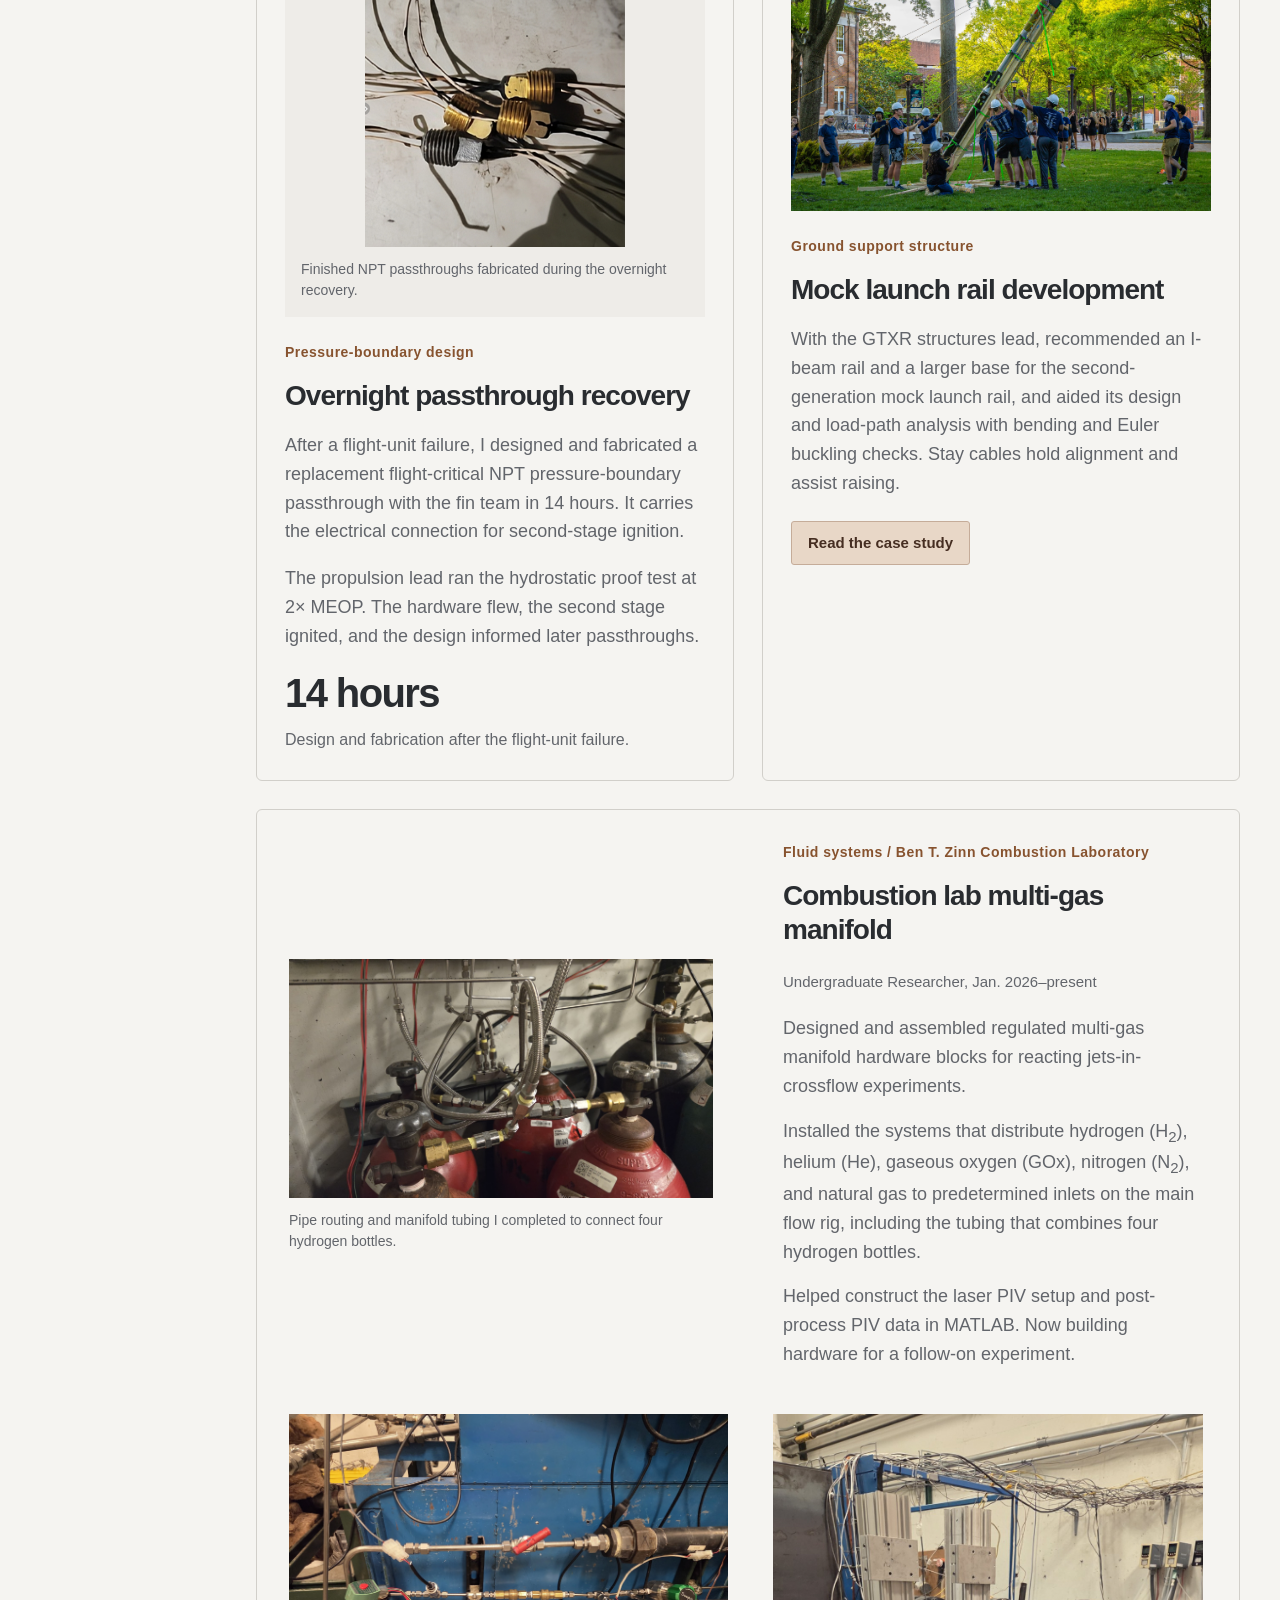
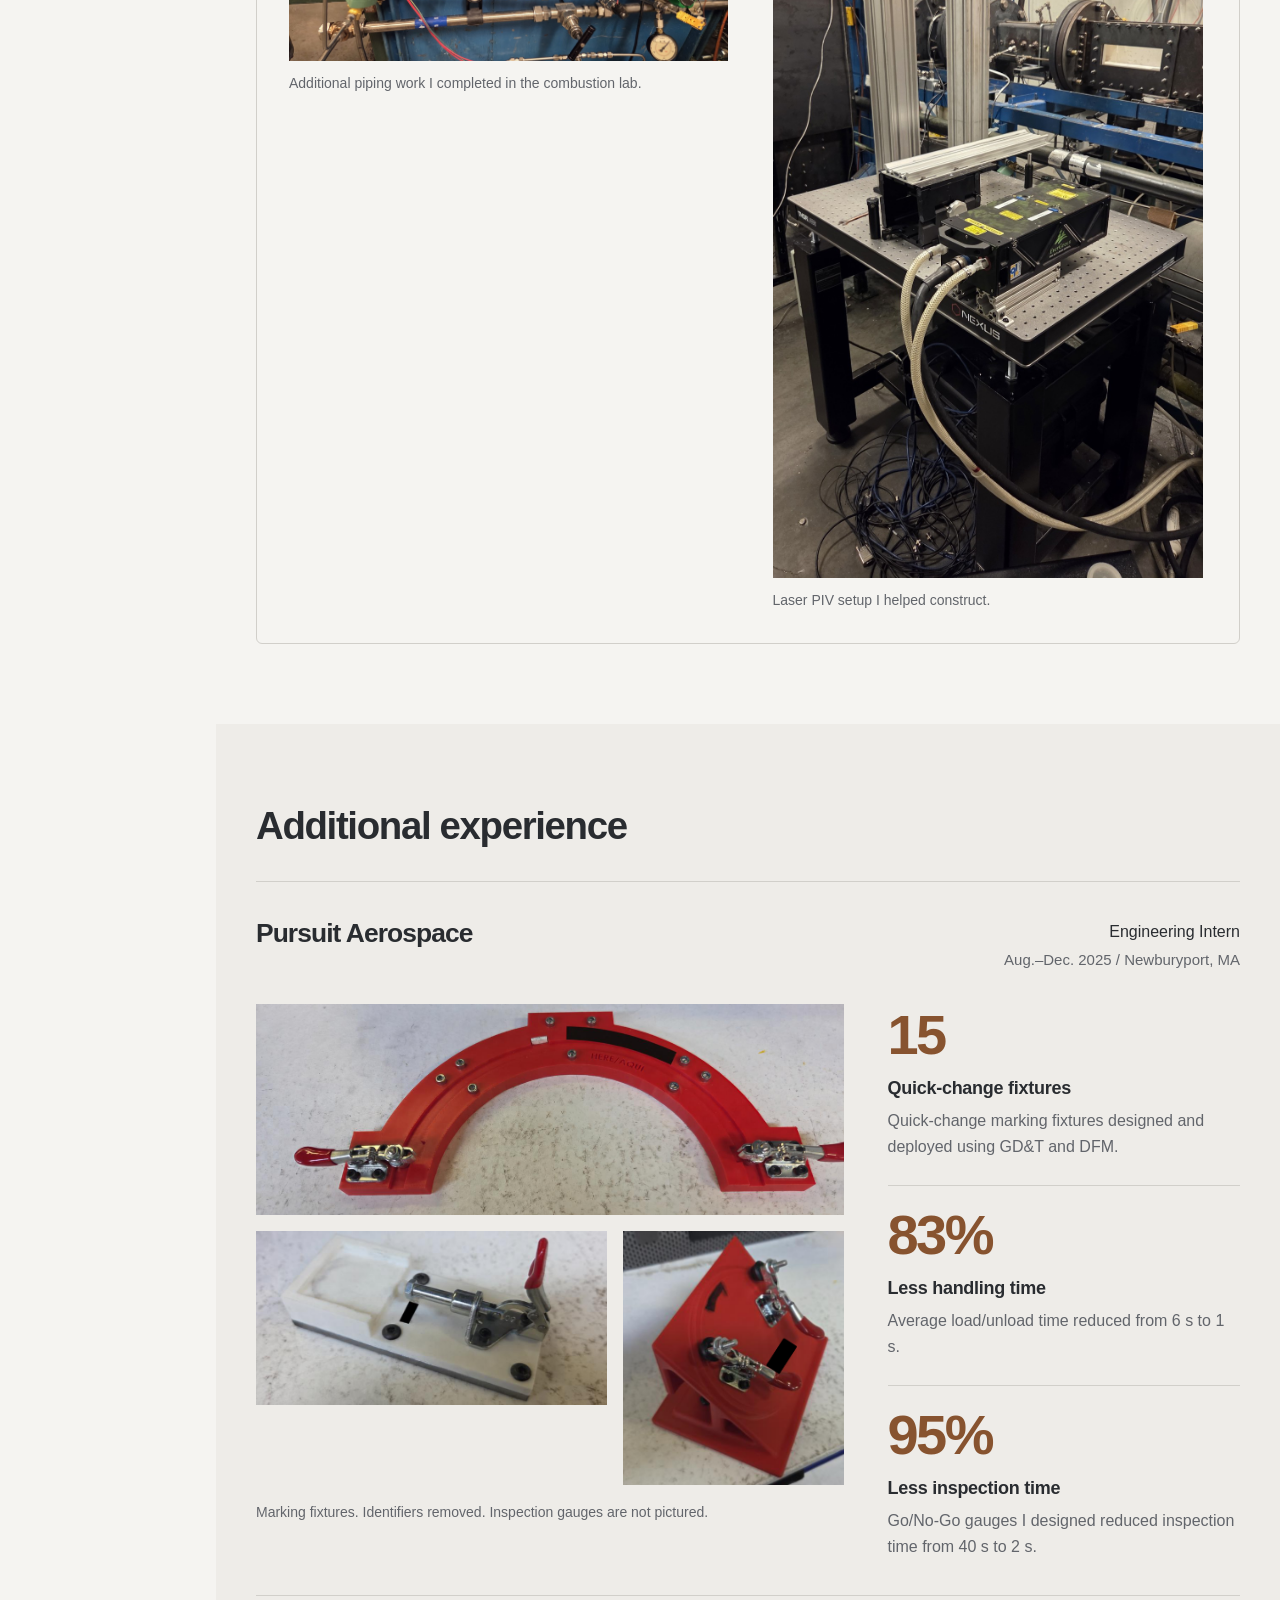
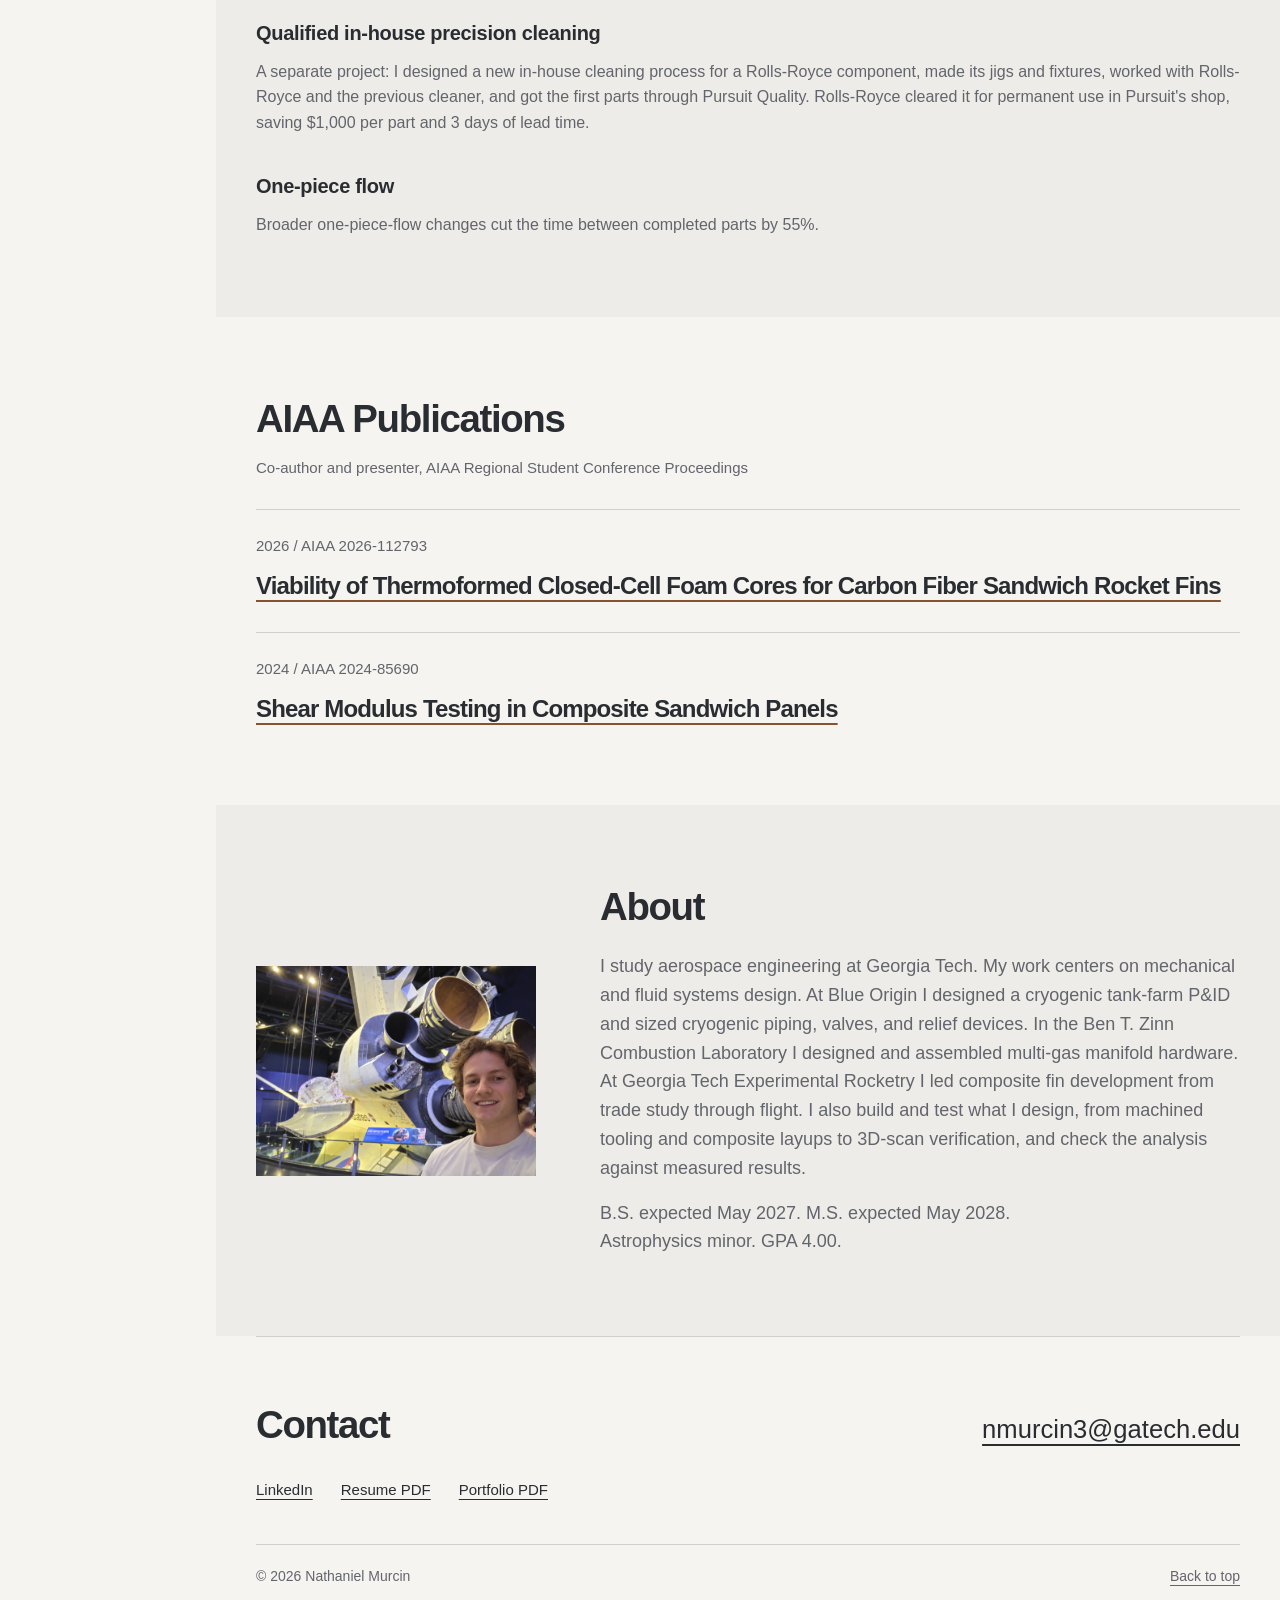
==== commit e4b054d0: "Move Pursuit below the projects Co-Authored-By: Claude Opus 5.5 <noreply@anthropic.com>" ====
--- a/index.html
+++ b/index.html
@@ -16,8 +16,7 @@
 </head><body data-base=""><a class="skip-link" href="#main">Skip to content</a><header class="site-header"><div class="wrap header-inner"><a class="brand" href="index.html#top"><span class="brand-name">Nathaniel Murcin</span><span class="brand-role">Aerospace engineering</span></a><nav id="navigation" aria-label="Main navigation"><a href="index.html#experience">Experience</a><a href="index.html#work">Projects</a><a href="index.html#publications">Publications</a><a href="index.html#about">About</a><a href="index.html#contact">Contact</a></nav><div class="nav-controls"><button id="menu-toggle" type="button" aria-controls="navigation" aria-expanded="false">Menu</button><button id="theme-toggle" class="theme-switch" type="button" role="switch" aria-checked="false" aria-label="Dark mode" title="Switch to dark mode"><span class="theme-thumb" aria-hidden="true"></span><svg class="theme-sun" viewBox="0 0 24 24" aria-hidden="true"><circle cx="12" cy="12" r="4"></circle><path d="M12 2v2m0 16v2M2 12h2m16 0h2M5 5l1.5 1.5m11 11L19 19M5 19l1.5-1.5m11-11L19 5"></path></svg><svg class="theme-moon" viewBox="0 0 24 24" aria-hidden="true"><path d="M20 14.5A8.5 8.5 0 0 1 9.5 4a8.5 8.5 0 1 0 10.5 10.5Z"></path></svg></button></div></div></header><main id="main">
 <section class="intro calling-card wrap" id="top"><div class="calling-title"><p class="eyebrow">Engineering portfolio</p><h1>Nathaniel Murcin</h1></div><div class="document-actions" aria-label="PDF documents"><a class="document-button" href="resume.pdf" target="_blank" rel="noopener" aria-label="Open resume PDF in a new tab"><svg class="document-icon" viewBox="0 0 24 24" aria-hidden="true" focusable="false"><path d="M6 3h8l4 4v14H6Z"/><path d="M14 3v5h4M9 12h6M9 16h6"/></svg><span class="document-label">Resume</span><span class="document-arrow" aria-hidden="true">&#8599;</span></a><a class="document-button" href="portfolio/Nathaniel_Murcin_Portfolio_Full.pdf" target="_blank" rel="noopener" aria-label="Open portfolio PDF in a new tab"><svg class="document-icon" viewBox="0 0 24 24" aria-hidden="true" focusable="false"><path d="M6 3h8l4 4v14H6Z"/><path d="M14 3v5h4M9 12h6M9 16h6"/></svg><span class="document-label">Portfolio</span><span class="document-arrow" aria-hidden="true">&#8599;</span></a></div><p class="intro-summary">Structural and fluid systems design, from concept to hardware.</p><p class="intro-recent">Most recently at <a href="#blue-origin">Blue Origin</a></p><div class="calling-education"><p class="school">Georgia Institute of Technology</p><p>B.S. expected May 2027 / M.S. expected May 2028</p></div></section>
 
-<section class="experience-section" id="experience"><div class="wrap section"><div class="section-heading"><h2>Professional experience</h2></div><article class="experience" id="blue-origin"><div class="experience-label"><img class="blue-logo" src="assets/experience/blue-origin-logo.png" width="400" height="210" alt="Blue Origin logo"><h3>Blue Origin</h3><p>Fluids &amp; Manufacturing Engineering Intern</p><p class="metadata">May&#8211;Aug. 2026<br>Cape Canaveral, FL</p></div><div class="experience-content"><div><h4>Cryogenic Tank Farm Design</h4><p>Designed a cryogenic tank-farm P&amp;ID for a critical-path ground-test facility. Sized, selected, and validated cryogenic piping, valves, and relief devices using Cv, Darcy-Weisbach, line-sizing, and overpressure-relief analyses, then developed the BOM and coordinated suppliers.</p><p>Performed preliminary hazard analysis and documented CONOPS for formal HAZOP review.</p><div class="blue-impact"><strong>~60% fewer components than heritage designs.</strong><p>Achieved by downsizing, eliminating branches, and challenging requirements.</p></div></div><div><h4>Lunar Engineering</h4><p>Analyzed a gripping fixture for lunar hardware like a flight structure: hand calculations and Creo FEA for torque resistance, bolt shear and tension, preload, slip, tear-out, bending, and CTE, against yield and ultimate margin criteria.</p><figure class="blue-photo"><img src="assets/experience/blue-origin-speaking.jpg" width="1200" height="960" alt="Nathaniel Murcin speaking into a microphone in a Blue Origin shirt, with seated audience around him" loading="eager" decoding="async"></figure></div></div></article>
-<article class="experience pursuit" id="pursuit"><div class="experience-label pursuit-header"><h3>Pursuit Aerospace</h3><p>Engineering Intern</p><p class="metadata">Aug.&#8211;Dec. 2025 / Newburyport, MA</p></div><div class="pursuit-layout"><div class="media-group pursuit-collage"><figure class="pursuit-wide"><a class="image-link" href="assets/projects/pursuit/portfolio-20261008/fixture-1.png"><img src="assets/projects/pursuit/portfolio-20261008/fixture-1.png" width="1325" height="475" alt="Curved quick-change marking fixture with toggle clamps; identifier removed" loading="lazy"></a></figure><figure><a class="image-link" href="assets/projects/pursuit/portfolio-20261008/fixture-2.png"><img src="assets/projects/pursuit/portfolio-20261008/fixture-2.png" width="827" height="410" alt="White quick-change marking fixture with locating pocket and toggle clamp; identifier removed" loading="lazy"></a></figure><figure><a class="image-link" href="assets/projects/pursuit/portfolio-20261008/fixture-3.png"><img src="assets/projects/pursuit/portfolio-20261008/fixture-3.png" width="467" height="539" alt="Red marking fixture with multiple toggle clamps; identifier removed" loading="lazy"></a></figure><p class="pursuit-caption">Marking fixtures. Identifiers removed. Inspection gauges are not pictured.</p></div><div class="pursuit-metrics"><div><strong>15</strong><h4>Quick-change fixtures</h4><p>Quick-change marking fixtures designed and deployed using GD&amp;T and DFM.</p></div><div><strong>83%</strong><h4>Less handling time</h4><p>Average load/unload time reduced from 6 s to 1 s.</p></div><div><strong>95%</strong><h4>Less inspection time</h4><p>Go/No-Go gauges I designed reduced inspection time from 40 s to 2 s.</p></div></div></div><div class="pursuit-additional"><div><h4>Qualified in-house precision cleaning</h4><p>A separate project: I designed a new in-house cleaning process for a Rolls-Royce component, made its jigs and fixtures, worked with Rolls-Royce and the previous cleaner, and got the first parts through Pursuit Quality. Rolls-Royce cleared it for permanent use in Pursuit's shop, saving $1,000 per part and 3 days of lead time.</p></div><div><h4>One-piece flow</h4><p>Broader one-piece-flow changes cut the time between completed parts by 55%.</p></div></div></article></div></section>
+<section class="experience-section" id="experience"><div class="wrap section"><div class="section-heading"><h2>Professional experience</h2></div><article class="experience" id="blue-origin"><div class="experience-label"><img class="blue-logo" src="assets/experience/blue-origin-logo.png" width="400" height="210" alt="Blue Origin logo"><h3>Blue Origin</h3><p>Fluids &amp; Manufacturing Engineering Intern</p><p class="metadata">May&#8211;Aug. 2026<br>Cape Canaveral, FL</p></div><div class="experience-content"><div><h4>Cryogenic Tank Farm Design</h4><p>Designed a cryogenic tank-farm P&amp;ID for a critical-path ground-test facility. Sized, selected, and validated cryogenic piping, valves, and relief devices using Cv, Darcy-Weisbach, line-sizing, and overpressure-relief analyses, then developed the BOM and coordinated suppliers.</p><p>Performed preliminary hazard analysis and documented CONOPS for formal HAZOP review.</p><div class="blue-impact"><strong>~60% fewer components than heritage designs.</strong><p>Achieved by downsizing, eliminating branches, and challenging requirements.</p></div></div><div><h4>Lunar Engineering</h4><p>Analyzed a gripping fixture for lunar hardware like a flight structure: hand calculations and Creo FEA for torque resistance, bolt shear and tension, preload, slip, tear-out, bending, and CTE, against yield and ultimate margin criteria.</p><figure class="blue-photo"><img src="assets/experience/blue-origin-speaking.jpg" width="1200" height="960" alt="Nathaniel Murcin speaking into a microphone in a Blue Origin shirt, with seated audience around him" loading="eager" decoding="async"></figure></div></div></article></div></section>
 <section class="work-section wrap" id="work"><span id="gtxr" class="anchor"></span><div class="section-heading"><h2>Projects</h2></div>
 
 <article class="featured-project" id="fin-development"><span id="alignment" class="anchor"></span><div class="featured-heading"><div class="featured-heading-copy"><p class="eyebrow">GTXR / Fin design</p><h3><a href="projects/fin-development/">Composite rocket fin development</a></h3><p class="project-purpose">The full design cycle for GTXR's composite fins: screening criteria, shape and core-material trades, alignment tooling, 3D-scan verification, and flight.</p></div><a class="case-entry" href="projects/fin-development/"><span>View case study</span><span aria-hidden="true">&#8594;</span></a></div><div class="featured-body"><div class="media-group"><figure class="feature-image"><a class="image-link" href="assets/projects/alignment-jig/on-airframe.jpg"><img src="assets/projects/alignment-jig/on-airframe.jpg" width="564" height="713" alt="Four-tower fin alignment fixture installed on a rocket airframe" loading="eager" decoding="async"></a><figcaption>The four-tower alignment fixture holds all four fins through bonding and cure.</figcaption></figure></div><div class="feature-copy"><p class="contribution-lead">Led the fin architecture trade. The goal was a design that could be built consistently across eight flight fins, not maximum single-fin performance.</p><ul class="contribution-list"><li>Hexagonal cross-section, short taper: repeatable to machine with a higher predicted flutter margin, for a modest aerodynamic penalty</li><li>Full G10 core: accepted +1.24 lb for manufacturing confidence and repeatability</li><li>Led design of a modular four-tower alignment fixture; cant held within 0.1&#176; of the 1.6&#176; target on all four fins</li></ul><div class="project-result"><strong>73%</strong><p>Less worst-case fin clocking error, measured by 3D scan: 1.041&#176; before the fixture, 0.277&#176; after, on the practice fin can, against a &#177;1&#176; requirement.</p></div></div></div></article>
@@ -34,6 +33,7 @@
 </section>
 
 
+<section class="experience-section" id="more-experience"><div class="wrap section"><div class="section-heading"><h2>Additional experience</h2></div><article class="experience pursuit" id="pursuit"><div class="experience-label pursuit-header"><h3>Pursuit Aerospace</h3><p>Engineering Intern</p><p class="metadata">Aug.&#8211;Dec. 2025 / Newburyport, MA</p></div><div class="pursuit-layout"><div class="media-group pursuit-collage"><figure class="pursuit-wide"><a class="image-link" href="assets/projects/pursuit/portfolio-20261008/fixture-1.png"><img src="assets/projects/pursuit/portfolio-20261008/fixture-1.png" width="1325" height="475" alt="Curved quick-change marking fixture with toggle clamps; identifier removed" loading="lazy"></a></figure><figure><a class="image-link" href="assets/projects/pursuit/portfolio-20261008/fixture-2.png"><img src="assets/projects/pursuit/portfolio-20261008/fixture-2.png" width="827" height="410" alt="White quick-change marking fixture with locating pocket and toggle clamp; identifier removed" loading="lazy"></a></figure><figure><a class="image-link" href="assets/projects/pursuit/portfolio-20261008/fixture-3.png"><img src="assets/projects/pursuit/portfolio-20261008/fixture-3.png" width="467" height="539" alt="Red marking fixture with multiple toggle clamps; identifier removed" loading="lazy"></a></figure><p class="pursuit-caption">Marking fixtures. Identifiers removed. Inspection gauges are not pictured.</p></div><div class="pursuit-metrics"><div><strong>15</strong><h4>Quick-change fixtures</h4><p>Quick-change marking fixtures designed and deployed using GD&amp;T and DFM.</p></div><div><strong>83%</strong><h4>Less handling time</h4><p>Average load/unload time reduced from 6 s to 1 s.</p></div><div><strong>95%</strong><h4>Less inspection time</h4><p>Go/No-Go gauges I designed reduced inspection time from 40 s to 2 s.</p></div></div></div><div class="pursuit-additional"><div><h4>Qualified in-house precision cleaning</h4><p>A separate project: I designed a new in-house cleaning process for a Rolls-Royce component, made its jigs and fixtures, worked with Rolls-Royce and the previous cleaner, and got the first parts through Pursuit Quality. Rolls-Royce cleared it for permanent use in Pursuit's shop, saving $1,000 per part and 3 days of lead time.</p></div><div><h4>One-piece flow</h4><p>Broader one-piece-flow changes cut the time between completed parts by 55%.</p></div></div></article></div></section>
 <section class="wrap section publications" id="publications"><h2>AIAA Publications</h2><p class="metadata">Co-author and presenter, AIAA Regional Student Conference Proceedings</p><div><p>2026 / AIAA 2026-112793</p><h3><a href="https://region2.aiaastudentconference.org/collection/2026/manuscripts/112793.pdf">Viability of Thermoformed Closed-Cell Foam Cores for Carbon Fiber Sandwich Rocket Fins</a></h3></div><div><p>2024 / AIAA 2024-85690</p><h3><a href="https://arc.aiaa.org/doi/10.2514/6.2024-85690">Shear Modulus Testing in Composite Sandwich Panels</a></h3></div></section>
 
 <section class="about-section" id="about"><span class="anchor" id="profile"></span><div class="wrap section about-grid"><figure><img src="assets/profile/nathaniel-at-atlantis.jpg" width="1382" height="1036" alt="Nathaniel Murcin visiting the Space Shuttle Atlantis exhibit" loading="lazy"></figure><div><h2>About</h2><p>I study aerospace engineering at Georgia Tech. My work centers on mechanical and fluid systems design. At Blue Origin I designed a cryogenic tank-farm P&amp;ID and sized cryogenic piping, valves, and relief devices. In the Ben T. Zinn Combustion Laboratory I designed and assembled multi-gas manifold hardware. At Georgia Tech Experimental Rocketry I led composite fin development from trade study through flight. I also build and test what I design, from machined tooling and composite layups to 3D-scan verification, and check the analysis against measured results.</p><p>B.S. expected May 2027. M.S. expected May 2028.<br>Astrophysics minor. GPA 4.00.</p></div></div></section></main>
